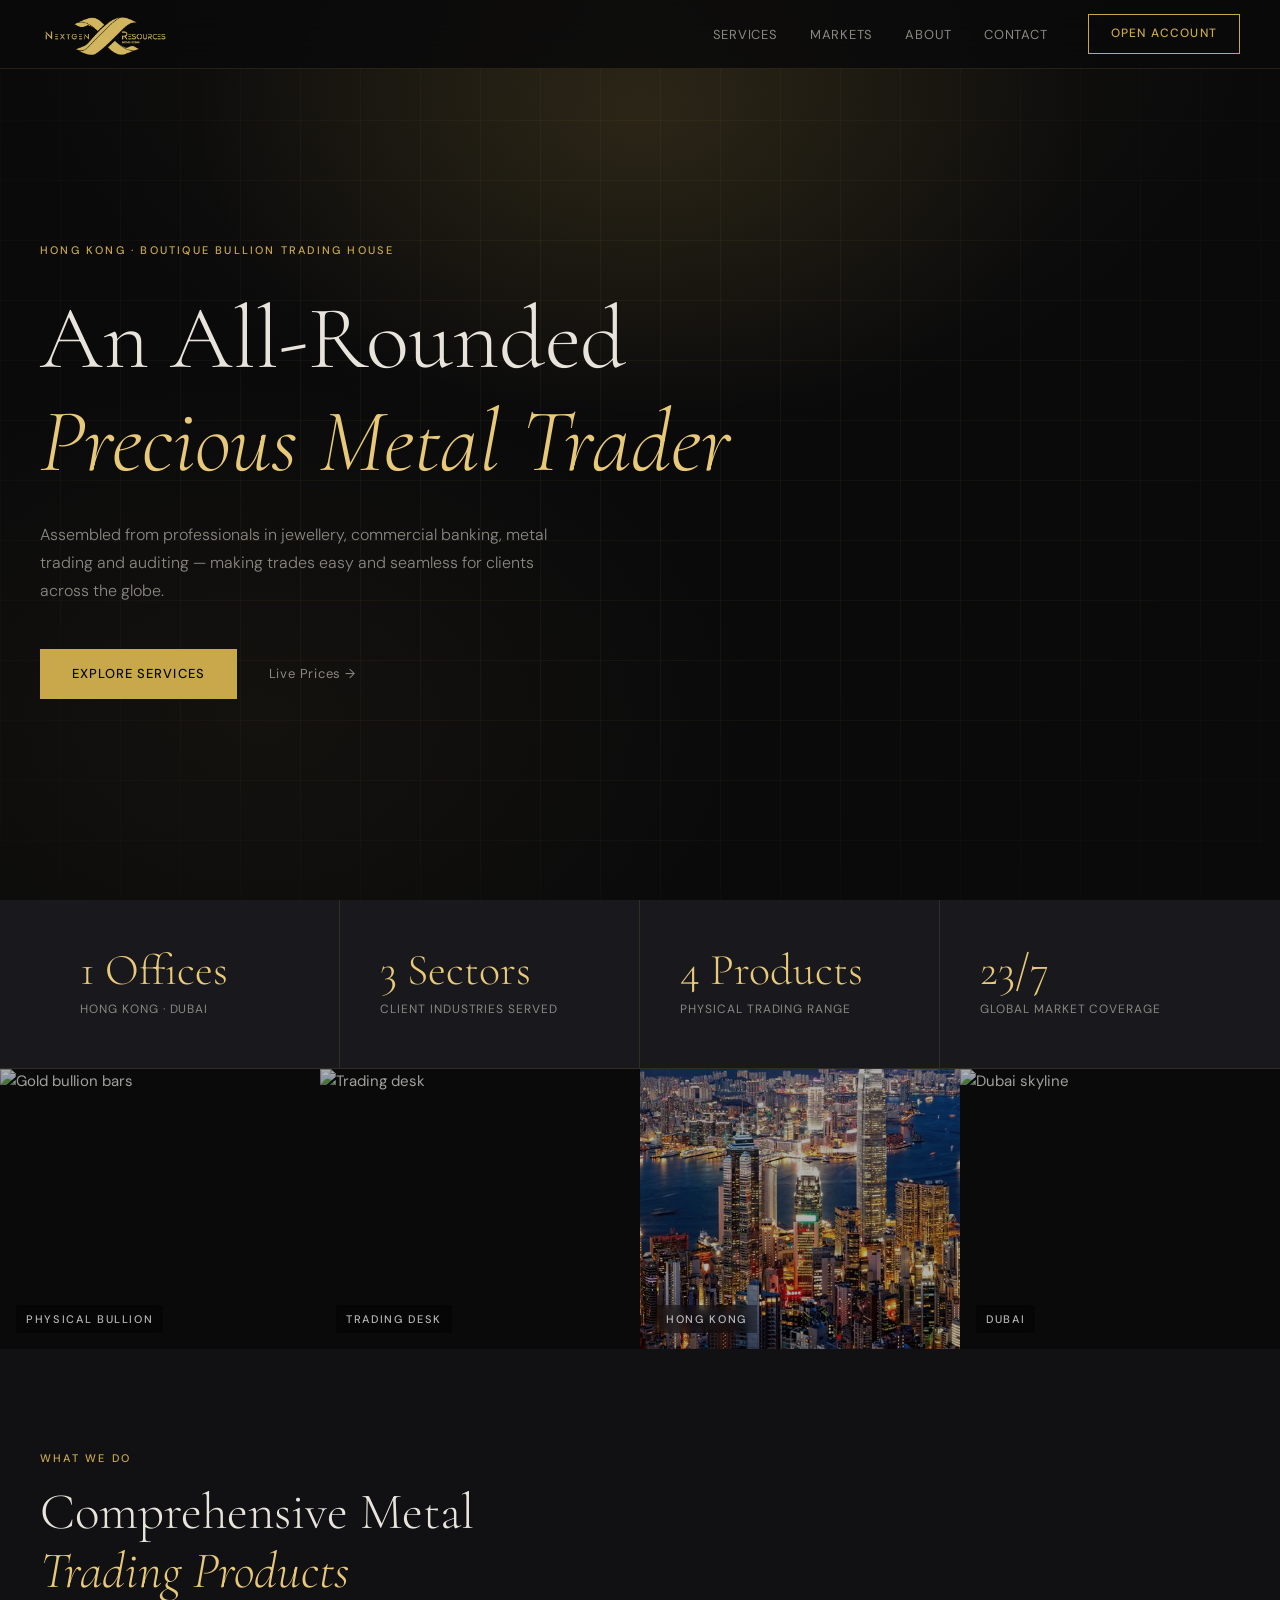
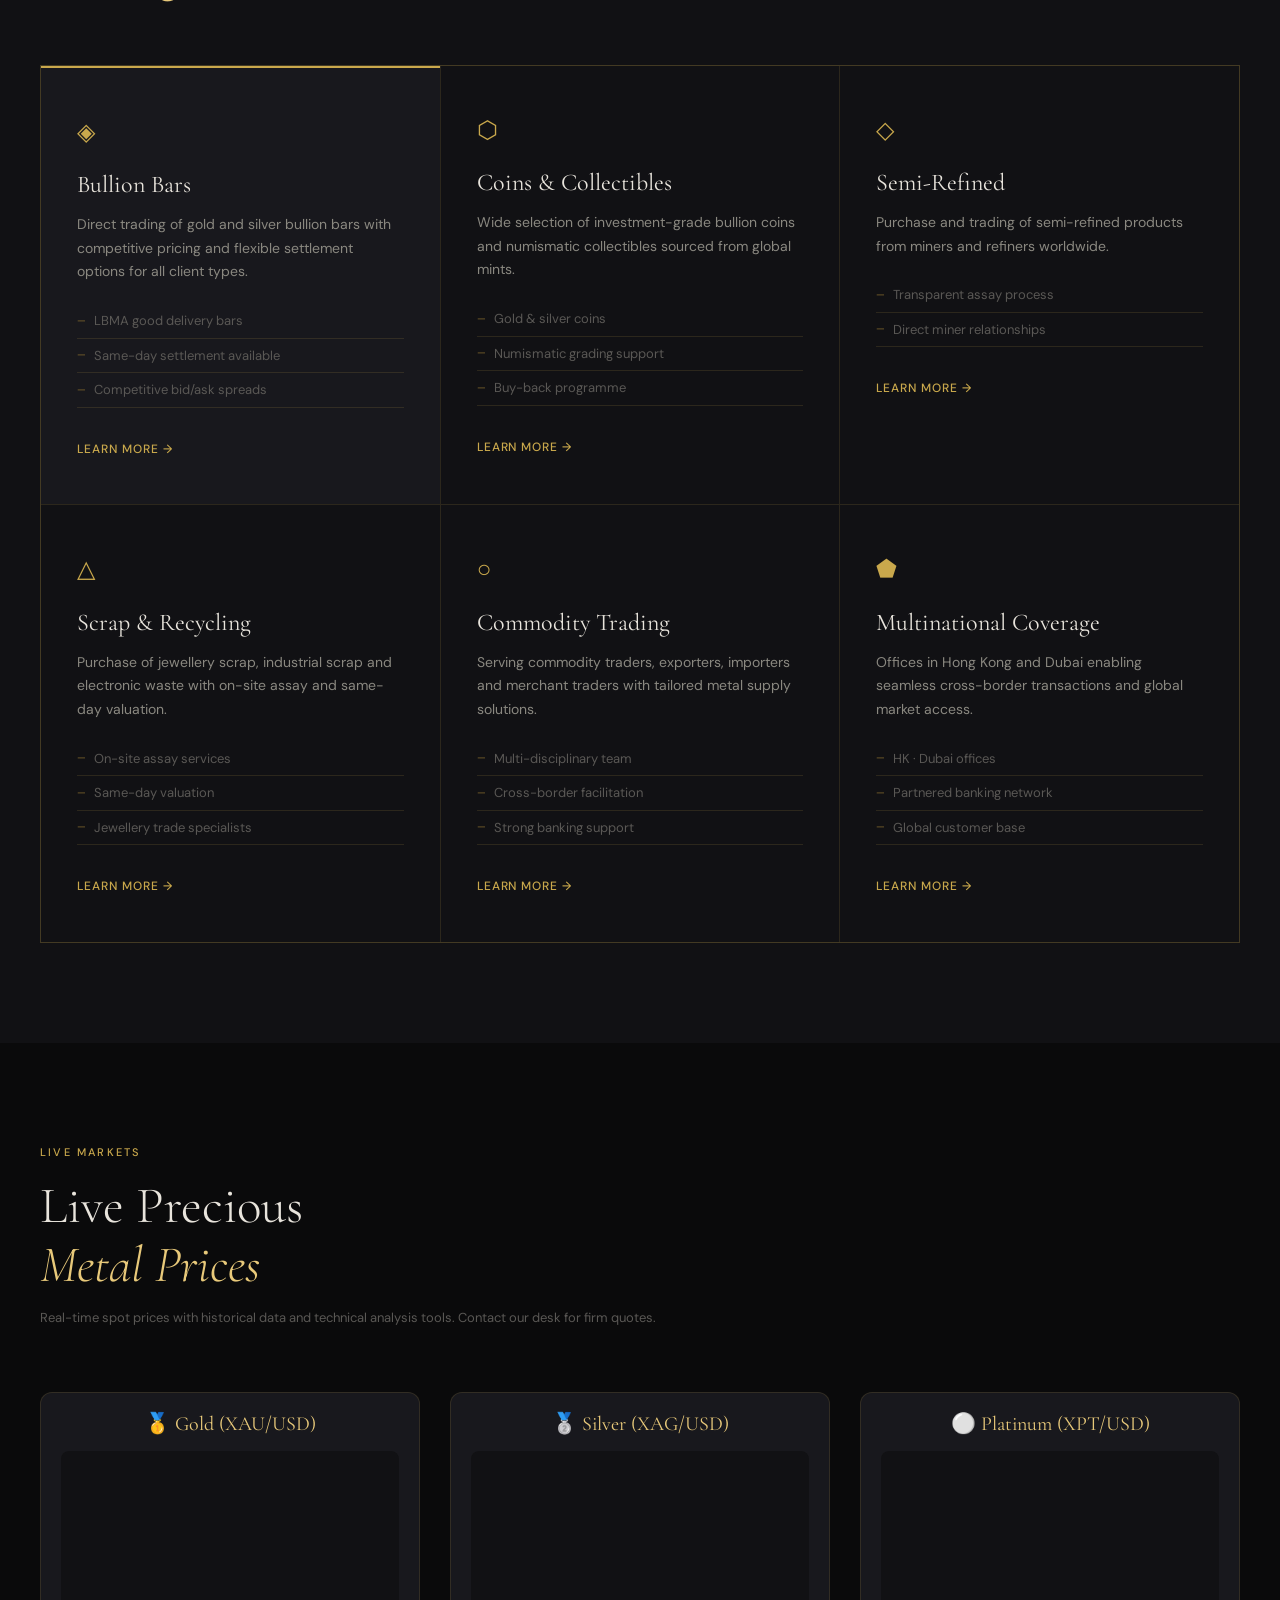
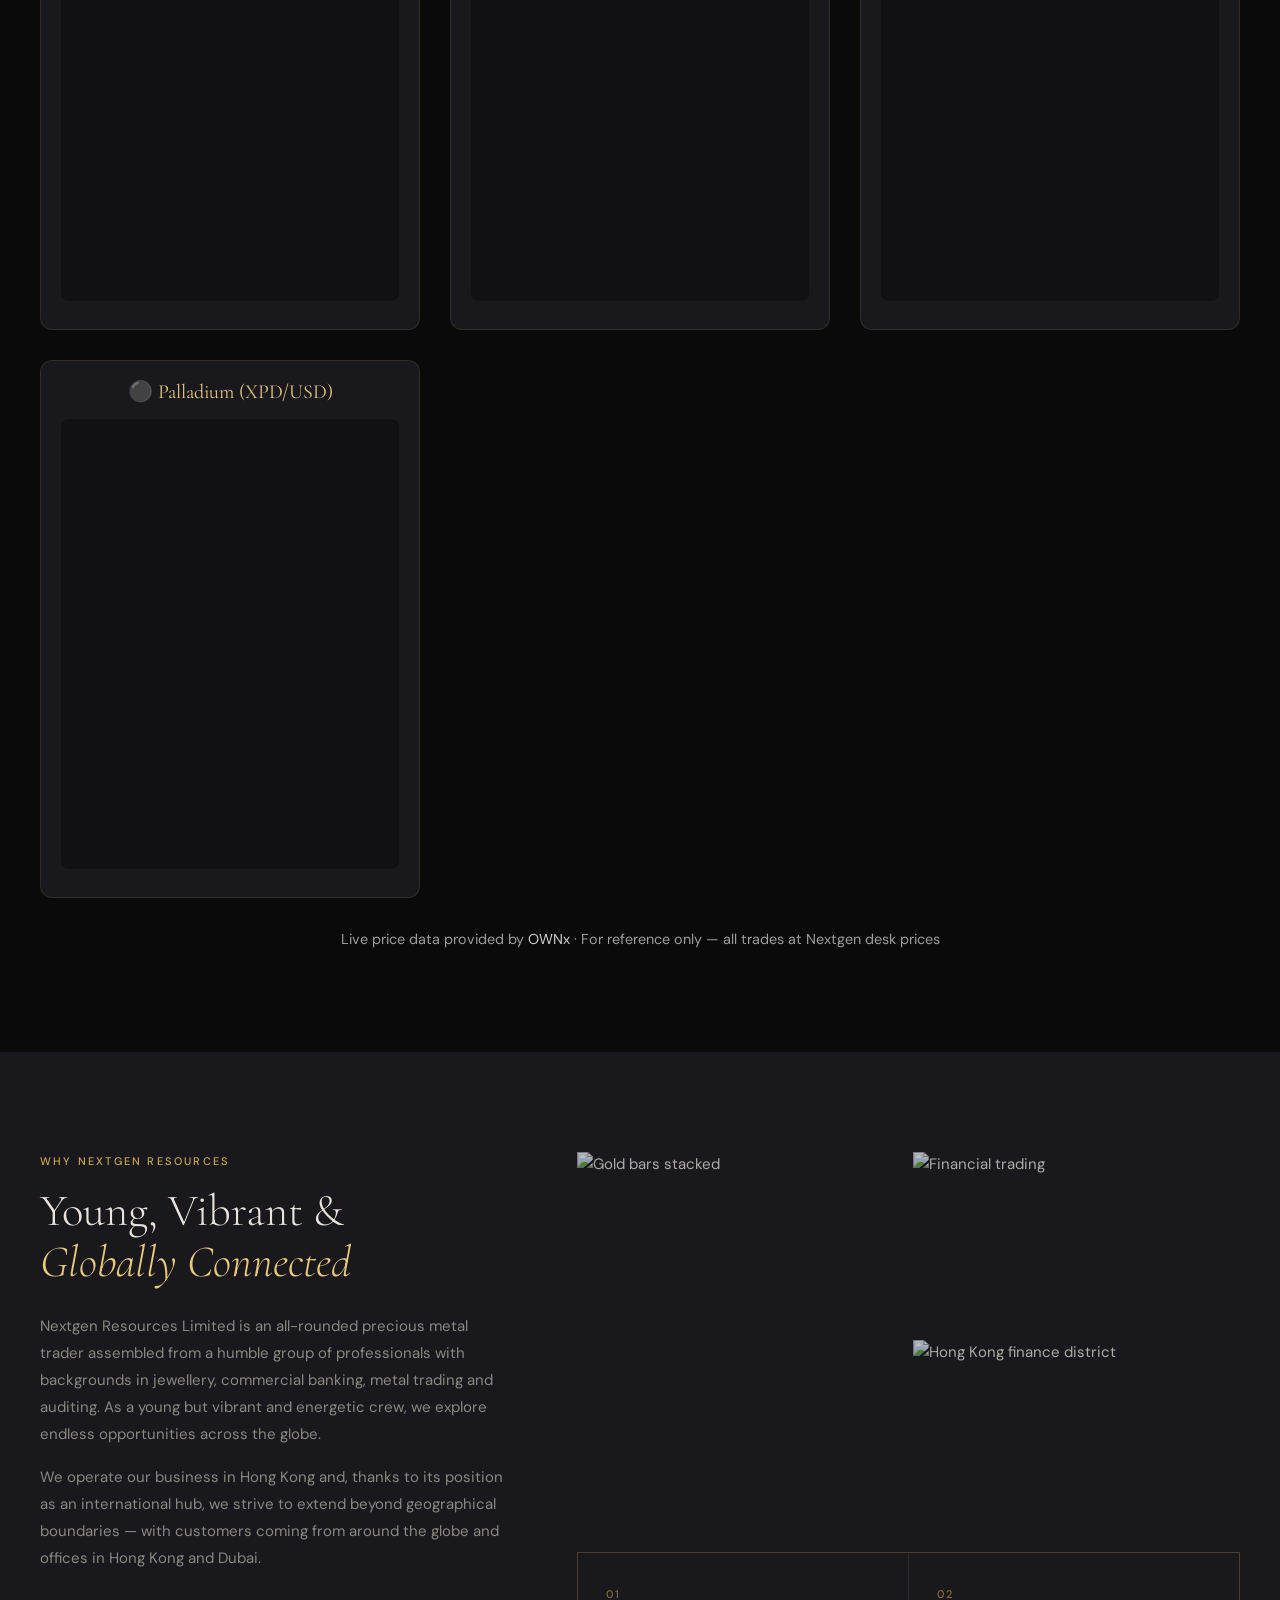
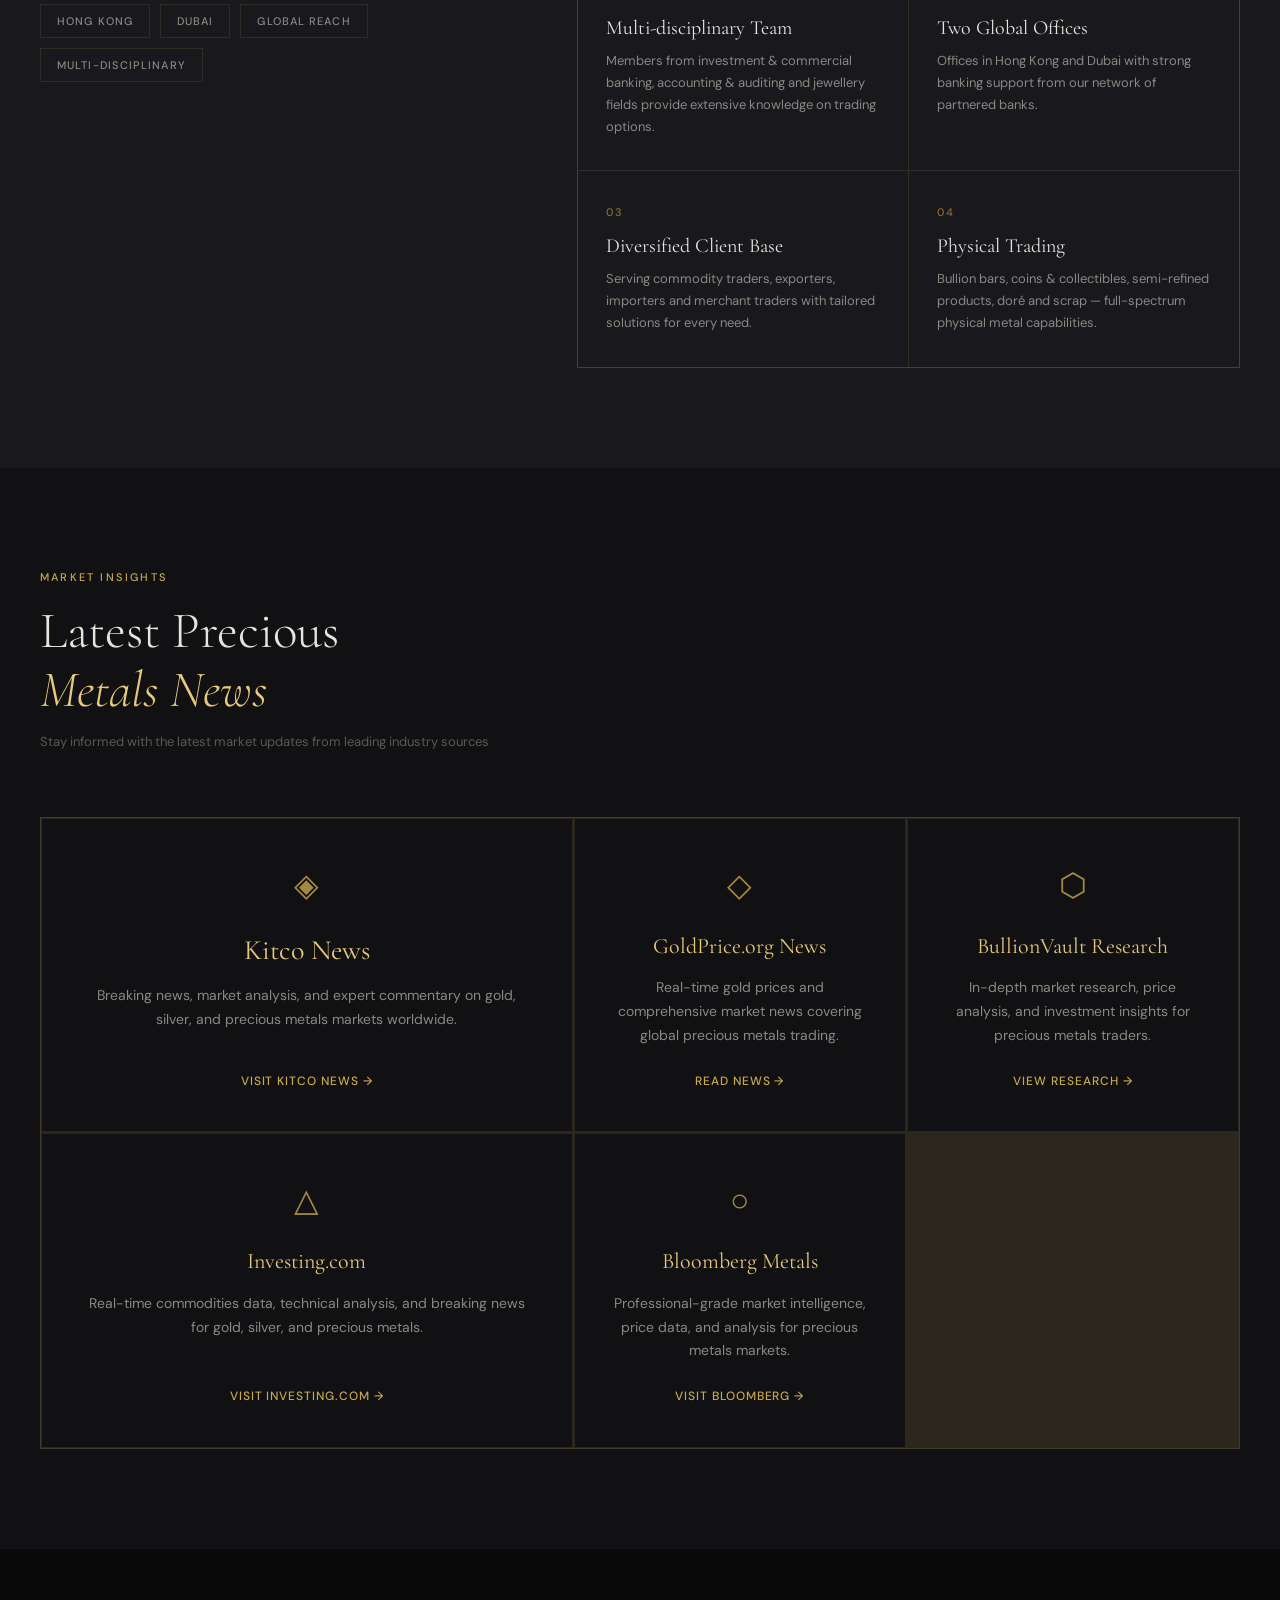
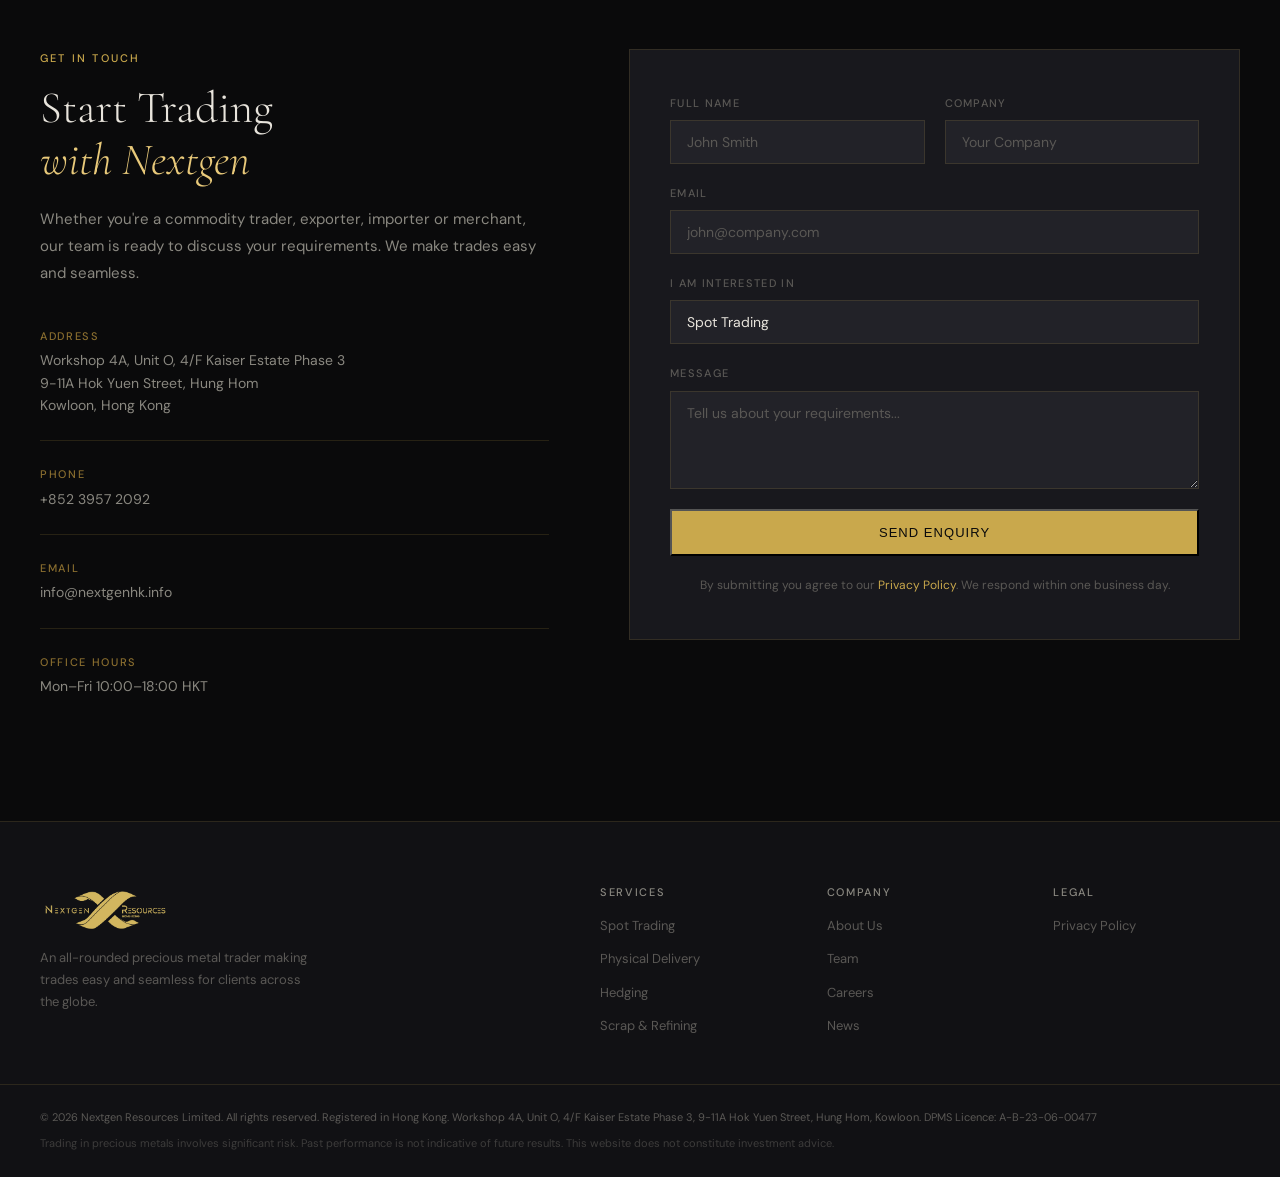
==== index.html @ b2125681 "Fix form: use redirect manual to prevent CORS failure on FormSubmit 302" ====
<!DOCTYPE html>
<html lang="en">
<head>
  <meta charset="UTF-8" />
  <meta name="viewport" content="width=device-width, initial-scale=1.0" />
  <title>Nextgen Resources — Precious Metals Trading Hong Kong</title>
  <link rel="preconnect" href="https://fonts.googleapis.com" />
  <link rel="preconnect" href="https://fonts.gstatic.com" crossorigin />
  <link href="https://fonts.googleapis.com/css2?family=Cormorant+Garamond:ital,wght@0,300;0,400;0,600;1,300;1,400&family=DM+Sans:wght@300;400;500&display=swap" rel="stylesheet" />
  <link rel="stylesheet" href="style.css" />
</head>
<body>

  <!-- NAV -->
  <nav class="nav" id="nav">
    <div class="nav-inner">
      <a href="#" class="logo">
        <img src="NG_Logo.png" alt="Nextgen Resources" class="logo-img" />
      </a>
      <ul class="nav-links">
        <li><a href="#services">Services</a></li>
        <li><a href="#markets">Markets</a></li>
        <li><a href="#about">About</a></li>
        <li><a href="#contact">Contact</a></li>
      </ul>
      <a href="#contact" class="btn-nav">Open Account</a>
      <button class="hamburger" id="hamburger" aria-label="Menu">
        <span></span><span></span><span></span>
      </button>
    </div>
  </nav>

  <!-- HERO -->
  <section class="hero">
    <div class="hero-bg">
      <div class="hero-grid"></div>
      <div class="hero-glow"></div>
    </div>
    <div class="hero-content">
      <div class="hero-tag">Hong Kong · BOUTIQUE BULLION TRADING HOUSE </div>
      <h1 class="hero-title">
        An All-Rounded<br/>
        <em>Precious Metal Trader</em>
      </h1>
      <p class="hero-sub">Assembled from professionals in jewellery, commercial banking, metal trading and auditing — making trades easy and seamless for clients across the globe.</p>
      <div class="hero-cta">
        <a href="#services" class="btn-primary">Explore Services</a>
        <a href="#markets" class="btn-ghost">Live Prices →</a>
      </div>
    </div>
  </section>

  <!-- STATS -->
  <section class="stats">
    <div class="stats-inner">
      <div class="stat" data-val="2">
        <span class="stat-num"><span class="count">0</span> Offices</span>
        <span class="stat-label">Hong Kong · Dubai</span>
      </div>
      <div class="stat" data-val="4">
        <span class="stat-num"><span class="count">0</span> Sectors</span>
        <span class="stat-label">Client Industries Served</span>
      </div>
      <div class="stat" data-val="5">
        <span class="stat-num"><span class="count">0</span> Products</span>
        <span class="stat-label">Physical Trading Range</span>
      </div>
      <div class="stat" data-val="24">
        <span class="stat-num"><span class="count">0</span>/7</span>
        <span class="stat-label">Global Market Coverage</span>
      </div>
    </div>
  </section>

  <!-- PHOTO BAND -->
  <section class="photo-band">
    <div class="photo-item">
      <img src="https://images.unsplash.com/photo-1610375461246-83df859d849d?w=800&q=80" alt="Gold bullion bars" loading="lazy" />
      <div class="photo-label">Physical Bullion</div>
    </div>
    <div class="photo-item">
      <img src="https://images.unsplash.com/photo-1611974789855-9c2a0a7236a3?w=800&q=80" alt="Trading desk" loading="lazy" />
      <div class="photo-label">Trading Desk</div>
    </div>
    <div class="photo-item">
      <img src="Hong-Kong-Scenery.webp" alt="Hong Kong skyline" loading="lazy" />
      <div class="photo-label">Hong Kong</div>
    </div>
    <div class="photo-item">
      <img src="https://images.unsplash.com/photo-1512453979798-5ea266f8880c?w=800&q=80" alt="Dubai skyline" loading="lazy" />
      <div class="photo-label">Dubai</div>
    </div>
  </section>

  <!-- SERVICES -->
  <section class="services" id="services">
    <div class="section-inner">
      <div class="section-header">
        <span class="section-tag">What We Do</span>
        <h2>Comprehensive Metal<br/><em>Trading Products</em></h2>
      </div>
      <div class="services-grid">
        <div class="service-card featured">
          <div class="service-icon">◈</div>
          <h3>Bullion Bars</h3>
          <p>Direct trading of gold and silver bullion bars with competitive pricing and flexible settlement options for all client types.</p>
          <ul>
            <li>LBMA good delivery bars</li>
            <li>Same-day settlement available</li>
            <li>Competitive bid/ask spreads</li>
          </ul>
          <a href="#contact" class="service-link">Learn more →</a>
        </div>
        <div class="service-card">
          <div class="service-icon">⬡</div>
          <h3>Coins & Collectibles</h3>
          <p>Wide selection of investment-grade bullion coins and numismatic collectibles sourced from global mints.</p>
          <ul>
            <li>Gold & silver coins</li>
            <li>Numismatic grading support</li>
            <li>Buy-back programme</li>
          </ul>
          <a href="#contact" class="service-link">Learn more →</a>
        </div>
        <div class="service-card">
          <div class="service-icon">◇</div>
          <h3>Semi-Refined</h3>
          <p>Purchase and trading of semi-refined products from miners and refiners worldwide.</p>
          <ul>
            <li>Transparent assay process</li>
            <li>Direct miner relationships</li>
          </ul>
          <a href="#contact" class="service-link">Learn more →</a>
        </div>
        <div class="service-card">
          <div class="service-icon">△</div>
          <h3>Scrap & Recycling</h3>
          <p>Purchase of jewellery scrap, industrial scrap and electronic waste with on-site assay and same-day valuation.</p>
          <ul>
            <li>On-site assay services</li>
            <li>Same-day valuation</li>
            <li>Jewellery trade specialists</li>
          </ul>
          <a href="#contact" class="service-link">Learn more →</a>
        </div>
        <div class="service-card">
          <div class="service-icon">○</div>
          <h3>Commodity Trading</h3>
          <p>Serving commodity traders, exporters, importers and merchant traders with tailored metal supply solutions.</p>
          <ul>
            <li>Multi-disciplinary team</li>
            <li>Cross-border facilitation</li>
            <li>Strong banking support</li>
          </ul>
          <a href="#contact" class="service-link">Learn more →</a>
        </div>
        <div class="service-card">
          <div class="service-icon">⬟</div>
          <h3>Multinational Coverage</h3>
          <p>Offices in Hong Kong and Dubai enabling seamless cross-border transactions and global market access.</p>
          <ul>
            <li>HK · Dubai offices</li>
            <li>Partnered banking network</li>
            <li>Global customer base</li>
          </ul>
          <a href="#contact" class="service-link">Learn more →</a>
        </div>
      </div>
    </div>
  </section>

  <!-- MARKETS / LIVE PRICES -->
  <section class="markets" id="markets">
    <div class="section-inner">
      <div class="section-header light">
        <span class="section-tag">Live Markets</span>
        <h2>Live Precious<br/><em>Metal Prices</em></h2>
        <p class="section-note">Real-time spot prices with historical data and technical analysis tools. Contact our desk for firm quotes.</p>
      </div>

      <!-- LIVE PRICE CHARTS -->
      <div class="price-charts">
        <div class="charts-grid">
          <div class="chart-widget">
            <h4>🥇 Gold (XAU/USD)</h4>
            <iframe src="https://ownx.com/prices/gold-xau/?height=450" frameborder="0" style="border: none; width: 100%; height: 450px; overflow: hidden; border-radius: 8px;"></iframe>
          </div>
          <div class="chart-widget">
            <h4>🥈 Silver (XAG/USD)</h4>
            <iframe src="https://ownx.com/prices/silver-xag/?height=450" frameborder="0" style="border: none; width: 100%; height: 450px; overflow: hidden; border-radius: 8px;"></iframe>
          </div>
          <div class="chart-widget">
            <h4>⚪ Platinum (XPT/USD)</h4>
            <iframe src="https://ownx.com/prices/platinum-xpt/?height=450" frameborder="0" style="border: none; width: 100%; height: 450px; overflow: hidden; border-radius: 8px;"></iframe>
          </div>
          <div class="chart-widget">
            <h4>⚫ Palladium (XPD/USD)</h4>
            <iframe src="https://ownx.com/prices/palladium-xpd/?height=450" frameborder="0" style="border: none; width: 100%; height: 450px; overflow: hidden; border-radius: 8px;"></iframe>
          </div>
        </div>
        <p style="text-align: center; margin-top: 30px; color: rgba(255,255,255,0.6); font-size: 0.9rem;">
          Live price data provided by <a href="https://ownx.com/" target="_blank" rel="noopener" style="color: rgba(255,255,255,0.8);">OWNx</a> · For reference only — all trades at Nextgen desk prices
        </p>
      </div>
    </div>
  </section>

  <!-- WHY US -->
  <section class="why" id="about">
    <div class="section-inner why-inner">
      <div class="why-text">
        <span class="section-tag">Why Nextgen Resources</span>
        <h2>Young, Vibrant &<br/><em>Globally Connected</em></h2>
        <p>Nextgen Resources Limited is an all-rounded precious metal trader assembled from a humble group of professionals with backgrounds in jewellery, commercial banking, metal trading and auditing. As a young but vibrant and energetic crew, we explore endless opportunities across the globe.</p>
        <p>We operate our business in Hong Kong and, thanks to its position as an international hub, we strive to extend beyond geographical boundaries — with customers coming from around the globe and offices in Hong Kong and Dubai.</p>
        <div class="badges">
          <div class="badge">Hong Kong</div>
          <div class="badge">Dubai</div>
          <div class="badge">Global Reach</div>
          <div class="badge">Multi-disciplinary</div>
        </div>
      </div>
      <div class="why-right">
        <div class="why-photo-grid">
          <img src="https://images.unsplash.com/photo-1624365169198-38255ba54160?w=600&q=80" alt="Gold bars stacked" class="why-photo tall" loading="lazy" />
          <img src="https://images.unsplash.com/photo-1559526324-593bc073d938?w=600&q=80" alt="Financial trading" class="why-photo" loading="lazy" />
          <img src="https://images.unsplash.com/photo-1486325212027-8081e485255e?w=600&q=80" alt="Hong Kong finance district" class="why-photo" loading="lazy" />
        </div>
        <div class="why-pillars">
          <div class="pillar">
            <span class="pillar-num">01</span>
            <h4>Multi-disciplinary Team</h4>
            <p>Members from investment & commercial banking, accounting & auditing and jewellery fields provide extensive knowledge on trading options.</p>
          </div>
          <div class="pillar">
            <span class="pillar-num">02</span>
            <h4>Two Global Offices</h4>
            <p>Offices in Hong Kong and Dubai with strong banking support from our network of partnered banks.</p>
          </div>
          <div class="pillar">
            <span class="pillar-num">03</span>
            <h4>Diversified Client Base</h4>
            <p>Serving commodity traders, exporters, importers and merchant traders with tailored solutions for every need.</p>
          </div>
          <div class="pillar">
            <span class="pillar-num">04</span>
            <h4>Physical Trading</h4>
            <p>Bullion bars, coins & collectibles, semi-refined products, doré and scrap — full-spectrum physical metal capabilities.</p>
          </div>
        </div>
      </div>
    </div>
  </section>

  <!-- INSIGHTS -->
  <section class="insights">
    <div class="section-inner">
      <div class="section-header">
        <span class="section-tag">Market Insights</span>
        <h2>Latest Precious<br/><em>Metals News</em></h2>
        <p class="section-note">Stay informed with the latest market updates from leading industry sources</p>
      </div>
      <div class="insights-grid">
        <article class="insight-card large news-source">
          <div class="news-icon">◈</div>
          <h3>Kitco News</h3>
          <p>Breaking news, market analysis, and expert commentary on gold, silver, and precious metals markets worldwide.</p>
          <a href="https://www.kitco.com/news/" target="_blank" rel="noopener" class="insight-link">Visit Kitco News →</a>
        </article>
        <article class="insight-card news-source">
          <div class="news-icon">◇</div>
          <h3>GoldPrice.org News</h3>
          <p>Real-time gold prices and comprehensive market news covering global precious metals trading.</p>
          <a href="https://goldprice.org/news" target="_blank" rel="noopener" class="insight-link">Read News →</a>
        </article>
        <article class="insight-card news-source">
          <div class="news-icon">⬡</div>
          <h3>BullionVault Research</h3>
          <p>In-depth market research, price analysis, and investment insights for precious metals traders.</p>
          <a href="https://www.bullionvault.com/gold-news" target="_blank" rel="noopener" class="insight-link">View Research →</a>
        </article>
        <article class="insight-card news-source">
          <div class="news-icon">△</div>
          <h3>Investing.com</h3>
          <p>Real-time commodities data, technical analysis, and breaking news for gold, silver, and precious metals.</p>
          <a href="https://www.investing.com/commodities/gold" target="_blank" rel="noopener" class="insight-link">Visit Investing.com →</a>
        </article>
        <article class="insight-card news-source">
          <div class="news-icon">○</div>
          <h3>Bloomberg Metals</h3>
          <p>Professional-grade market intelligence, price data, and analysis for precious metals markets.</p>
          <a href="https://www.bloomberg.com/markets/commodities" target="_blank" rel="noopener" class="insight-link">Visit Bloomberg →</a>
        </article>
        <article class="insight-card news-source">
          <div class="news-icon">⬟</div>
          <h3>World Gold Council</h3>
          <p>Authoritative research, market insights, and industry trends from the gold industry's leading authority.</p>
          <a href="https://www.gold.org/goldhub" target="_blank" rel="noopener" class="insight-link">Explore WGC →</a>
        </article>
      </div>
    </div>
  </section>

  <!-- CONTACT -->
  <section class="contact" id="contact">
    <div class="section-inner contact-inner">
      <div class="contact-text">
        <span class="section-tag">Get in Touch</span>
        <h2>Start Trading<br/><em>with Nextgen</em></h2>
        <p>Whether you're a commodity trader, exporter, importer or merchant, our team is ready to discuss your requirements. We make trades easy and seamless.</p>
        <div class="contact-details">
          <div class="contact-item">
            <span class="ci-label">Address</span>
            <span>Workshop 4A, Unit O, 4/F Kaiser Estate Phase 3<br/>9-11A Hok Yuen Street, Hung Hom<br/>Kowloon, Hong Kong</span>
          </div>
          <div class="contact-item">
            <span class="ci-label">Phone</span>
            <span>+852 3957 2092</span>
          </div>
          <div class="contact-item">
            <span class="ci-label">Email</span>
            <span>info@nextgenhk.info</span>
          </div>
          <div class="contact-item">
            <span class="ci-label">Office Hours</span>
            <span>Mon–Fri 10:00–18:00 HKT</span>
          </div>
        </div>
      </div>
      <form class="contact-form" id="contactForm" action="https://formsubmit.co/info@nextgenhk.info" method="POST">
        <!-- FormSubmit configuration -->
        <input type="hidden" name="_subject" value="New Enquiry from Nextgen Website" />
        <input type="hidden" name="_captcha" value="false" />
        <input type="hidden" name="_template" value="table" />
        <input type="hidden" name="_next" value="https://www.nextgenhk.info/#contact" />
        <!-- Honeypot spam protection -->
        <input type="text" name="_honey" style="display:none" />
        <div class="form-row">
          <div class="form-group">
            <label>Full Name</label>
            <input type="text" name="name" id="name" placeholder="John Smith" required />
          </div>
          <div class="form-group">
            <label>Company</label>
            <input type="text" name="company" id="company" placeholder="Your Company" />
          </div>
        </div>
        <div class="form-group">
          <label>Email</label>
          <input type="email" name="email" id="email" placeholder="john@company.com" required />
        </div>
        <div class="form-group">
          <label>I am interested in</label>
          <select name="interest" id="interest">
            <option>Spot Trading</option>
            <option>Physical Delivery</option>
            <option>Hedging & Derivatives</option>
            <option>Scrap & Refining</option>
            <option>Wealth Management</option>
            <option>Corporate Treasury</option>
          </select>
        </div>
        <div class="form-group">
          <label>Message</label>
          <textarea name="message" id="message" rows="4" placeholder="Tell us about your requirements..."></textarea>
        </div>
        <button type="submit" class="btn-primary full">Send Enquiry</button>
        <p class="form-note">By submitting you agree to our <a href="privacy-policy.html" style="color: var(--gold);">Privacy Policy</a>. We respond within one business day.</p>
      </form>
    </div>
  </section>

  <!-- FOOTER -->
  <footer class="footer">
    <div class="footer-inner">
      <div class="footer-brand">
        <a href="#" class="logo">
          <img src="NG_Logo.png" alt="Nextgen Resources" class="logo-img" />
        </a>
        <p>An all-rounded precious metal trader making trades easy and seamless for clients across the globe.</p>
      </div>
      <div class="footer-links">
        <div class="footer-col">
          <h5>Services</h5>
          <a href="#">Spot Trading</a>
          <a href="#">Physical Delivery</a>
          <a href="#">Hedging</a>
          <a href="#">Scrap & Refining</a>
        </div>
        <div class="footer-col">
          <h5>Company</h5>
          <a href="#">About Us</a>
          <a href="#">Team</a>
          <a href="#">Careers</a>
          <a href="#">News</a>
        </div>
        <div class="footer-col">
          <h5>Legal</h5>
          <a href="privacy-policy.html">Privacy Policy</a>
        </div>
      </div>
    </div>
    <div class="footer-bottom">
      <p>© 2026 Nextgen Resources Limited. All rights reserved. Registered in Hong Kong. Workshop 4A, Unit O, 4/F Kaiser Estate Phase 3, 9-11A Hok Yuen Street, Hung Hom, Kowloon. DPMS Licence: A-B-23-06-00477</p>
      <p class="disclaimer">Trading in precious metals involves significant risk. Past performance is not indicative of future results. This website does not constitute investment advice.</p>
    </div>
  </footer>

  <script src="script.js"></script>
</body>
</html>
---- style.css ----
/* ===== RESET & BASE ===== */
*, *::before, *::after { box-sizing: border-box; margin: 0; padding: 0; }

:root {
  --gold:       #C9A84C;
  --gold-light: #E8C97A;
  --gold-dim:   #8A6E2F;
  --dark:       #0A0A0B;
  --dark-2:     #111114;
  --dark-3:     #18181D;
  --dark-4:     #222228;
  --mid:        #2E2E36;
  --line:       rgba(201,168,76,0.15);
  --text:       #E8E4DC;
  --text-muted: #8A8880;
  --text-dim:   #5A5855;
  --up:         #4CAF7A;
  --down:       #E05555;
  --radius:     4px;
  --transition: 0.3s cubic-bezier(0.4,0,0.2,1);
}

html { scroll-behavior: smooth; }

body {
  font-family: 'DM Sans', sans-serif;
  background: var(--dark);
  color: var(--text);
  font-size: 15px;
  line-height: 1.65;
  overflow-x: hidden;
}

h1,h2,h3,h4,h5 {
  font-family: 'Cormorant Garamond', serif;
  font-weight: 300;
  line-height: 1.15;
}

em { font-style: italic; color: var(--gold-light); }

a { color: inherit; text-decoration: none; }

img { display: block; max-width: 100%; }

/* ===== NAV ===== */
.nav {
  position: fixed; top: 0; left: 0; right: 0; z-index: 100;
  padding: 0 40px;
  background: rgba(10,10,11,0.85);
  backdrop-filter: blur(16px);
  border-bottom: 1px solid var(--line);
  transition: var(--transition);
}
.nav.scrolled { background: rgba(10,10,11,0.97); }
.nav-inner {
  max-width: 1280px; margin: 0 auto;
  display: flex; align-items: center; gap: 40px;
  height: 68px;
}
.logo {
  display: flex; align-items: center; gap: 10px;
  flex-shrink: 0;
}
.logo-img {
  height: 45px;
  width: auto;
  filter: brightness(0) saturate(100%) invert(73%) sepia(35%) saturate(548%) hue-rotate(8deg) brightness(95%) contrast(87%);
  transition: filter var(--transition);
}
.logo:hover .logo-img {
  filter: brightness(0) saturate(100%) invert(85%) sepia(35%) saturate(648%) hue-rotate(8deg) brightness(105%) contrast(95%);
}

.nav-links {
  display: flex; gap: 32px; list-style: none;
  margin-left: auto;
}
.nav-links a {
  font-size: 13px; font-weight: 400;
  letter-spacing: 0.06em; text-transform: uppercase;
  color: var(--text-muted);
  transition: color var(--transition);
}
.nav-links a:hover { color: var(--gold-light); }

.btn-nav {
  font-size: 12px; font-weight: 500;
  letter-spacing: 0.1em; text-transform: uppercase;
  padding: 9px 22px;
  border: 1px solid var(--gold);
  color: var(--gold);
  transition: var(--transition);
  flex-shrink: 0;
}
.btn-nav:hover { background: var(--gold); color: var(--dark); }

.hamburger {
  display: none; flex-direction: column; gap: 5px;
  background: none; border: none; cursor: pointer; padding: 4px;
}
.hamburger span {
  display: block; width: 22px; height: 1.5px;
  background: var(--text); transition: var(--transition);
}

/* ===== BUTTONS ===== */
.btn-primary {
  display: inline-block;
  background: var(--gold);
  color: var(--dark);
  font-size: 13px; font-weight: 500;
  letter-spacing: 0.08em; text-transform: uppercase;
  padding: 14px 32px;
  transition: var(--transition);
}
.btn-primary:hover { background: var(--gold-light); }
.btn-primary.full { width: 100%; text-align: center; }

.btn-ghost {
  display: inline-block;
  color: var(--text-muted);
  font-size: 13px; font-weight: 400;
  letter-spacing: 0.06em;
  padding: 14px 0;
  border-bottom: 1px solid transparent;
  transition: var(--transition);
}
.btn-ghost:hover { color: var(--gold-light); border-color: var(--gold-light); }

/* ===== HERO ===== */
.hero {
  position: relative; min-height: 100vh;
  display: flex; flex-direction: column;
  justify-content: center;
  padding: 120px 40px 0;
  overflow: hidden;
}

.hero-bg {
  position: absolute; inset: 0; z-index: 0;
  background-image: 
    linear-gradient(135deg, rgba(10,10,11,0.92) 0%, rgba(10,10,11,0.85) 50%, rgba(10,10,11,0.92) 100%),
    url('https://images.unsplash.com/photo-1610375461246-83df859d849d?w=1920&q=90');
  background-size: cover;
  background-position: center;
  background-attachment: fixed;
}
.hero-bg::after {
  content: '';
  position: absolute;
  inset: 0;
  background: 
    radial-gradient(ellipse 100% 100% at 50% 0%, rgba(201,168,76,0.08) 0%, transparent 50%),
    radial-gradient(ellipse 80% 80% at 20% 80%, rgba(201,168,76,0.05) 0%, transparent 50%);
  pointer-events: none;
}
.hero-grid {
  position: absolute; inset: 0;
  background-image:
    linear-gradient(rgba(201,168,76,0.06) 1px, transparent 1px),
    linear-gradient(90deg, rgba(201,168,76,0.06) 1px, transparent 1px);
  background-size: 60px 60px;
  mask-image: radial-gradient(ellipse 80% 80% at 50% 50%, black 30%, transparent 100%);
  z-index: 1;
}
.hero-glow {
  position: absolute;
  top: -20%; left: 50%; transform: translateX(-50%);
  width: 900px; height: 600px;
  background: radial-gradient(ellipse, rgba(201,168,76,0.12) 0%, transparent 70%);
  pointer-events: none;
  z-index: 2;
}

.hero-content {
  position: relative; z-index: 10;
  max-width: 1280px; margin: 0 auto; width: 100%;
  padding-bottom: 80px;
}

.hero-tag {
  font-size: 11px; font-weight: 500;
  letter-spacing: 0.2em; text-transform: uppercase;
  color: var(--gold);
  margin-bottom: 28px;
  opacity: 0; animation: fadeUp 0.8s 0.2s forwards;
}

.hero-title {
  font-size: clamp(52px, 7vw, 96px);
  font-weight: 300;
  color: var(--text);
  margin-bottom: 28px;
  opacity: 0; animation: fadeUp 0.8s 0.4s forwards;
}

.hero-sub {
  max-width: 520px;
  font-size: 16px; font-weight: 300;
  color: var(--text-muted); line-height: 1.75;
  margin-bottom: 44px;
  opacity: 0; animation: fadeUp 0.8s 0.6s forwards;
}

.hero-cta {
  display: flex; align-items: center; gap: 32px;
  opacity: 0; animation: fadeUp 0.8s 0.8s forwards;
}

/* TICKER */
.hero-ticker {
  position: relative; z-index: 1;
  border-top: 1px solid var(--line);
  background: rgba(17,17,20,0.8);
  overflow: hidden;
  padding: 14px 0;
}
.ticker-track {
  display: flex; gap: 0;
  animation: ticker 30s linear infinite;
  width: max-content;
}
.tick {
  display: flex; align-items: center; gap: 10px;
  padding: 0 40px;
  border-right: 1px solid var(--line);
  white-space: nowrap;
}
.tick-name {
  font-size: 11px; font-weight: 500;
  letter-spacing: 0.12em; text-transform: uppercase;
  color: var(--text-muted);
}
.tick-price {
  font-family: 'Cormorant Garamond', serif;
  font-size: 17px; font-weight: 400;
  color: var(--text);
}
.tick-change {
  font-size: 11px; font-weight: 500;
}
.tick-change.up { color: var(--up); }
.tick-change.down { color: var(--down); }

/* ===== STATS ===== */
.stats {
  background: var(--dark-3);
  border-bottom: 1px solid var(--line);
}
.stats-inner {
  max-width: 1280px; margin: 0 auto;
  display: grid; grid-template-columns: repeat(4, 1fr);
  padding: 0 40px;
}
.stat {
  padding: 48px 40px;
  border-right: 1px solid var(--line);
  display: flex; flex-direction: column; gap: 8px;
}
.stat:last-child { border-right: none; }
.stat-num {
  font-family: 'Cormorant Garamond', serif;
  font-size: 44px; font-weight: 300;
  color: var(--gold-light);
  line-height: 1;
}
.stat-label {
  font-size: 12px; font-weight: 400;
  letter-spacing: 0.08em; text-transform: uppercase;
  color: var(--text-muted);
}

/* ===== SECTION COMMON ===== */
.section-inner {
  max-width: 1280px; margin: 0 auto;
  padding: 100px 40px;
}
.section-header {
  margin-bottom: 64px;
}
.section-header.light h2 { color: var(--text); }
.section-tag {
  display: block;
  font-size: 11px; font-weight: 500;
  letter-spacing: 0.2em; text-transform: uppercase;
  color: var(--gold);
  margin-bottom: 16px;
}
.section-header h2 {
  font-size: clamp(36px, 4vw, 56px);
  font-weight: 300;
  color: var(--text);
}
.section-note {
  margin-top: 12px;
  font-size: 13px; color: var(--text-dim);
}

/* ===== SERVICES ===== */
.services { background: var(--dark-2); }
.services-grid {
  display: grid;
  grid-template-columns: repeat(3, 1fr);
  gap: 1px;
  background: var(--line);
  border: 1px solid var(--line);
}
.service-card {
  background: var(--dark-2);
  padding: 44px 36px;
  transition: background var(--transition);
  position: relative;
}
.service-card:hover { background: var(--dark-3); }
.service-card.featured {
  background: var(--dark-3);
  border-top: 2px solid var(--gold);
}
.service-icon {
  font-size: 24px; color: var(--gold);
  margin-bottom: 20px;
  display: block;
}
.service-card h3 {
  font-size: 24px; font-weight: 400;
  margin-bottom: 14px;
  color: var(--text);
}
.service-card p {
  font-size: 14px; color: var(--text-muted);
  line-height: 1.7; margin-bottom: 20px;
}
.service-card ul {
  list-style: none; margin-bottom: 28px;
}
.service-card ul li {
  font-size: 13px; color: var(--text-dim);
  padding: 6px 0;
  border-bottom: 1px solid var(--line);
  display: flex; align-items: center; gap: 8px;
}
.service-card ul li::before {
  content: '—'; color: var(--gold-dim); font-size: 10px;
}
.service-link {
  font-size: 12px; font-weight: 500;
  letter-spacing: 0.08em; text-transform: uppercase;
  color: var(--gold);
  transition: color var(--transition);
}
.service-link:hover { color: var(--gold-light); }

/* ===== MARKETS ===== */
.markets { background: var(--dark); }
.prices-table {
  border: 1px solid var(--line);
  overflow: hidden;
}
.price-row {
  display: grid;
  grid-template-columns: 2fr 1.2fr 1.2fr 1.8fr 2fr;
  padding: 18px 28px;
  border-bottom: 1px solid var(--line);
  align-items: center;
  transition: background var(--transition);
}
.price-row:last-child { border-bottom: none; }
.price-row:hover:not(.header) { background: var(--dark-3); }
.price-row.header {
  background: var(--dark-3);
  font-size: 11px; font-weight: 500;
  letter-spacing: 0.1em; text-transform: uppercase;
  color: var(--text-dim);
  padding: 14px 28px;
}
.metal-name {
  display: flex; align-items: center; gap: 12px;
  font-family: 'Cormorant Garamond', serif;
  font-size: 18px; font-weight: 400;
}
.metal-dot {
  width: 8px; height: 8px; border-radius: 50%;
  flex-shrink: 0;
}
.metal-dot.gold { background: #C9A84C; }
.metal-dot.silver { background: #A8A8A8; }
.metal-dot.platinum { background: #7EC8E3; }
.metal-dot.palladium { background: #B8A0D0; }
.price-val {
  font-family: 'Cormorant Garamond', serif;
  font-size: 18px; font-weight: 400;
  color: var(--text);
}
.change { font-size: 13px; font-weight: 500; }
.change.up { color: var(--up); }
.change.down { color: var(--down); }
.range { font-size: 13px; color: var(--text-dim); }
.price-disclaimer {
  margin-top: 16px;
  font-size: 12px; color: var(--text-dim);
  text-align: right;
}

/* ===== PRICE CHARTS ===== */
.price-charts {
  margin-top: 40px;
}
.charts-grid {
  display: grid;
  grid-template-columns: repeat(auto-fit, minmax(320px, 1fr));
  gap: 30px;
  margin-top: 40px;
}
.chart-widget {
  background: var(--dark-3);
  border-radius: 12px;
  padding: 20px;
  border: 1px solid var(--line);
  transition: transform var(--transition), box-shadow var(--transition);
}
.chart-widget:hover {
  transform: translateY(-4px);
  box-shadow: 0 8px 24px rgba(0,0,0,0.3);
}
.chart-widget h4 {
  font-family: 'Cormorant Garamond', serif;
  font-size: 20px;
  font-weight: 400;
  color: var(--gold-light);
  margin-bottom: 15px;
  text-align: center;
}
.chart-widget iframe {
  background: var(--dark-2);
  border-radius: 8px;
}

/* ===== WHY ===== */
.why { background: var(--dark-3); }
.why-inner {
  display: grid; grid-template-columns: 1fr 1fr;
  gap: 80px; align-items: start;
}
.why-text .section-tag { margin-bottom: 16px; }
.why-text h2 {
  font-size: clamp(36px, 3.5vw, 52px);
  margin-bottom: 24px;
}
.why-text p {
  font-size: 15px; color: var(--text-muted);
  line-height: 1.8; margin-bottom: 16px;
}
.badges {
  display: flex; flex-wrap: wrap; gap: 10px;
  margin-top: 32px;
}
.badge {
  font-size: 11px; font-weight: 500;
  letter-spacing: 0.1em; text-transform: uppercase;
  padding: 7px 16px;
  border: 1px solid var(--line);
  color: var(--text-muted);
}
.why-pillars {
  display: grid; grid-template-columns: 1fr 1fr;
  gap: 1px; background: var(--line);
  border: 1px solid var(--line);
  align-self: start;
}
.pillar {
  background: var(--dark-3);
  padding: 32px 28px;
  transition: background var(--transition);
}
.pillar:hover { background: var(--dark-4); }
.pillar-num {
  display: block;
  font-size: 11px; font-weight: 500;
  letter-spacing: 0.15em;
  color: var(--gold-dim);
  margin-bottom: 14px;
}
.pillar h4 {
  font-size: 20px; font-weight: 400;
  margin-bottom: 10px; color: var(--text);
}
.pillar p {
  font-size: 13px; color: var(--text-muted);
  line-height: 1.7;
}

/* ===== INSIGHTS ===== */
.insights { background: var(--dark-2); }
.insights-grid {
  display: grid;
  grid-template-columns: 1.6fr 1fr 1fr;
  gap: 1px; background: var(--line);
  border: 1px solid var(--line);
}
.insight-card {
  background: var(--dark-2);
  padding: 40px 36px;
  transition: background var(--transition);
  display: flex; flex-direction: column;
}
.insight-card:hover { background: var(--dark-3); }
.insight-meta {
  font-size: 11px; font-weight: 500;
  letter-spacing: 0.12em; text-transform: uppercase;
  color: var(--gold-dim);
  margin-bottom: 16px;
}
.insight-card h3 {
  font-size: 22px; font-weight: 400;
  color: var(--text); margin-bottom: 14px;
  line-height: 1.3;
}
.insight-card.large h3 { font-size: 28px; }
.insight-card p {
  font-size: 14px; color: var(--text-muted);
  line-height: 1.7; flex: 1; margin-bottom: 24px;
}
.insight-link {
  font-size: 12px; font-weight: 500;
  letter-spacing: 0.08em; text-transform: uppercase;
  color: var(--gold);
  transition: color var(--transition);
  align-self: flex-start;
}
.insight-link:hover { color: var(--gold-light); }

/* News Source Cards */
.insight-card.news-source {
  text-align: center;
  align-items: center;
  border: 1px solid var(--line);
  transition: all var(--transition);
}
.insight-card.news-source:hover {
  background: var(--dark-3);
  border-color: var(--gold-dim);
  transform: translateY(-4px);
  box-shadow: 0 8px 24px rgba(0,0,0,0.3);
}
.news-icon {
  font-size: 32px;
  color: var(--gold);
  margin-bottom: 20px;
  opacity: 0.8;
  font-weight: 300;
  transition: all var(--transition);
}
.insight-card.news-source:hover .news-icon {
  opacity: 1;
  color: var(--gold-light);
  transform: scale(1.1);
}
.insight-card.news-source h3 {
  color: var(--gold-light);
  margin-bottom: 16px;
}
.insight-card.news-source p {
  text-align: center;
}
.insight-card.news-source .insight-link {
  align-self: center;
}

/* ===== CONTACT ===== */
.contact { background: var(--dark); }
.contact-inner {
  display: grid; grid-template-columns: 1fr 1.2fr;
  gap: 80px; align-items: start;
}
.contact-text h2 {
  font-size: clamp(36px, 3.5vw, 52px);
  margin-bottom: 20px;
}
.contact-text > p {
  font-size: 15px; color: var(--text-muted);
  line-height: 1.8; margin-bottom: 40px;
}
.contact-details { display: flex; flex-direction: column; gap: 24px; }
.contact-item {
  display: flex; flex-direction: column; gap: 4px;
  padding-bottom: 24px;
  border-bottom: 1px solid var(--line);
}
.contact-item:last-child { border-bottom: none; }
.ci-label {
  font-size: 11px; font-weight: 500;
  letter-spacing: 0.15em; text-transform: uppercase;
  color: var(--gold-dim);
}
.contact-item span:last-child {
  font-size: 14px; color: var(--text-muted);
  line-height: 1.6;
}

/* FORM */
.contact-form {
  display: flex; flex-direction: column; gap: 20px;
  background: var(--dark-3);
  padding: 44px 40px;
  border: 1px solid var(--line);
}
.form-row { display: grid; grid-template-columns: 1fr 1fr; gap: 20px; }
.form-group { display: flex; flex-direction: column; gap: 8px; }
.form-group label {
  font-size: 11px; font-weight: 500;
  letter-spacing: 0.12em; text-transform: uppercase;
  color: var(--text-dim);
}
.form-group input,
.form-group select,
.form-group textarea {
  background: var(--dark-4);
  border: 1px solid var(--line);
  color: var(--text);
  font-family: 'DM Sans', sans-serif;
  font-size: 14px;
  padding: 12px 16px;
  outline: none;
  transition: border-color var(--transition);
  resize: vertical;
  appearance: none;
}
.form-group input:focus,
.form-group select:focus,
.form-group textarea:focus {
  border-color: var(--gold-dim);
}
.form-group input::placeholder,
.form-group textarea::placeholder { color: var(--text-dim); }
.form-note {
  font-size: 12px; color: var(--text-dim);
  text-align: center; line-height: 1.6;
}

/* ===== FOOTER ===== */
.footer {
  background: var(--dark-2);
  border-top: 1px solid var(--line);
}
.footer-inner {
  max-width: 1280px; margin: 0 auto;
  padding: 64px 40px 48px;
  display: grid; grid-template-columns: 1.5fr 2fr;
  gap: 80px;
}
.footer-brand .logo { margin-bottom: 16px; }
.footer-brand p {
  font-size: 13px; color: var(--text-dim);
  line-height: 1.7; max-width: 280px;
}
.footer-links {
  display: grid; grid-template-columns: repeat(3, 1fr);
  gap: 40px;
}
.footer-col {
  display: flex; flex-direction: column; gap: 12px;
}
.footer-col h5 {
  font-family: 'DM Sans', sans-serif;
  font-size: 11px; font-weight: 500;
  letter-spacing: 0.15em; text-transform: uppercase;
  color: var(--text-muted);
  margin-bottom: 4px;
}
.footer-col a {
  font-size: 13px; color: var(--text-dim);
  transition: color var(--transition);
}
.footer-col a:hover { color: var(--gold-light); }
.footer-bottom {
  max-width: 1280px; margin: 0 auto;
  padding: 24px 40px;
  border-top: 1px solid var(--line);
  display: flex; flex-direction: column; gap: 8px;
}
.footer-bottom p {
  font-size: 11px; color: var(--text-dim);
  line-height: 1.6;
}
.disclaimer { color: var(--text-dim); opacity: 0.6; }

/* ===== ANIMATIONS ===== */
@keyframes fadeUp {
  from { opacity: 0; transform: translateY(24px); }
  to   { opacity: 1; transform: translateY(0); }
}
@keyframes ticker {
  from { transform: translateX(0); }
  to   { transform: translateX(-50%); }
}

.reveal {
  opacity: 0; transform: translateY(20px);
  transition: opacity 0.7s ease, transform 0.7s ease;
}
.reveal.visible {
  opacity: 1; transform: translateY(0);
}

/* ===== RESPONSIVE ===== */
@media (max-width: 1024px) {
  .stats-inner { grid-template-columns: repeat(2, 1fr); }
  .stat { border-right: none; border-bottom: 1px solid var(--line); }
  .stat:nth-child(odd) { border-right: 1px solid var(--line); }
  .services-grid { grid-template-columns: repeat(2, 1fr); }
  .why-inner { grid-template-columns: 1fr; gap: 48px; }
  .insights-grid { grid-template-columns: 1fr 1fr; }
  .insight-card.large { grid-column: span 2; }
  .contact-inner { grid-template-columns: 1fr; gap: 48px; }
  .footer-inner { grid-template-columns: 1fr; gap: 40px; }
}

@media (max-width: 768px) {
  .nav { padding: 0 20px; }
  .nav-links, .btn-nav { display: none; }
  .hamburger { display: flex; }
  .hero { padding: 100px 20px 0; }
  .section-inner { padding: 72px 20px; }
  .services-grid { grid-template-columns: 1fr; }
  .price-row { grid-template-columns: 1.5fr 1fr 1fr; }
  .price-row .range, .price-row.header span:last-child { display: none; }
  .charts-grid { grid-template-columns: 1fr; }
  .why-pillars { grid-template-columns: 1fr; }
  .insights-grid { grid-template-columns: 1fr; }
  .insight-card.large { grid-column: span 1; }
  .form-row { grid-template-columns: 1fr; }
  .contact-form { padding: 28px 24px; }
  .footer-links { grid-template-columns: repeat(2, 1fr); }
  .stats-inner { grid-template-columns: repeat(2, 1fr); padding: 0 20px; }
}

/* ===== PHOTO BAND ===== */
.photo-band {
  display: grid;
  grid-template-columns: repeat(4, 1fr);
  height: 280px;
  overflow: hidden;
}
.photo-item {
  position: relative;
  overflow: hidden;
}
.photo-item img {
  width: 100%; height: 100%;
  object-fit: cover;
  transition: transform 0.6s ease;
  filter: brightness(0.7) saturate(0.8);
}
.photo-item:hover img {
  transform: scale(1.06);
  filter: brightness(0.85) saturate(1);
}
.photo-label {
  position: absolute;
  bottom: 16px; left: 16px;
  font-size: 11px; font-weight: 500;
  letter-spacing: 0.15em; text-transform: uppercase;
  color: rgba(255,255,255,0.7);
  background: rgba(0,0,0,0.4);
  padding: 5px 10px;
  backdrop-filter: blur(4px);
}

/* ===== WHY — updated layout ===== */
.why-inner {
  grid-template-columns: 1fr 1.4fr !important;
  gap: 64px !important;
}
.why-right {
  display: flex; flex-direction: column; gap: 32px;
}
.why-photo-grid {
  display: grid;
  grid-template-columns: 1fr 1fr;
  grid-template-rows: 180px 180px;
  gap: 8px;
}
.why-photo {
  width: 100%; height: 100%;
  object-fit: cover;
  filter: brightness(0.75) saturate(0.85);
  transition: filter 0.4s ease;
}
.why-photo:hover { filter: brightness(0.9) saturate(1); }
.why-photo.tall {
  grid-row: span 2;
}
.why-pillars {
  display: grid; grid-template-columns: 1fr 1fr;
  gap: 1px; background: var(--line);
  border: 1px solid var(--line);
}

/* ===== PRICE FOOTER ===== */
.price-footer {
  display: flex; justify-content: space-between; align-items: center;
  margin-top: 16px;
}
.price-disclaimer a {
  color: var(--gold-dim);
  text-decoration: underline;
  text-underline-offset: 3px;
}
.price-status {
  display: flex; align-items: center; gap: 6px;
  font-size: 11px; font-weight: 500;
  letter-spacing: 0.1em; text-transform: uppercase;
  color: var(--up);
}
.status-dot {
  width: 7px; height: 7px; border-radius: 50%;
  background: var(--up);
  animation: pulse 2s infinite;
}
@keyframes pulse {
  0%, 100% { opacity: 1; }
  50% { opacity: 0.3; }
}

/* FX dot */
.metal-dot.fx { background: #E8C97A; }

/* ===== RESPONSIVE additions ===== */
@media (max-width: 1024px) {
  .photo-band { grid-template-columns: repeat(2, 1fr); height: 360px; }
  .why-inner { grid-template-columns: 1fr !important; }
  .why-photo-grid { grid-template-rows: 160px 160px; }
}
@media (max-width: 768px) {
  .photo-band { grid-template-columns: repeat(2, 1fr); height: 260px; }
  .why-photo-grid { grid-template-columns: 1fr; grid-template-rows: auto; }
  .why-photo.tall { grid-row: span 1; height: 200px; }
  .why-photo { height: 160px; }
  .price-footer { flex-direction: column; gap: 12px; align-items: flex-start; }
}
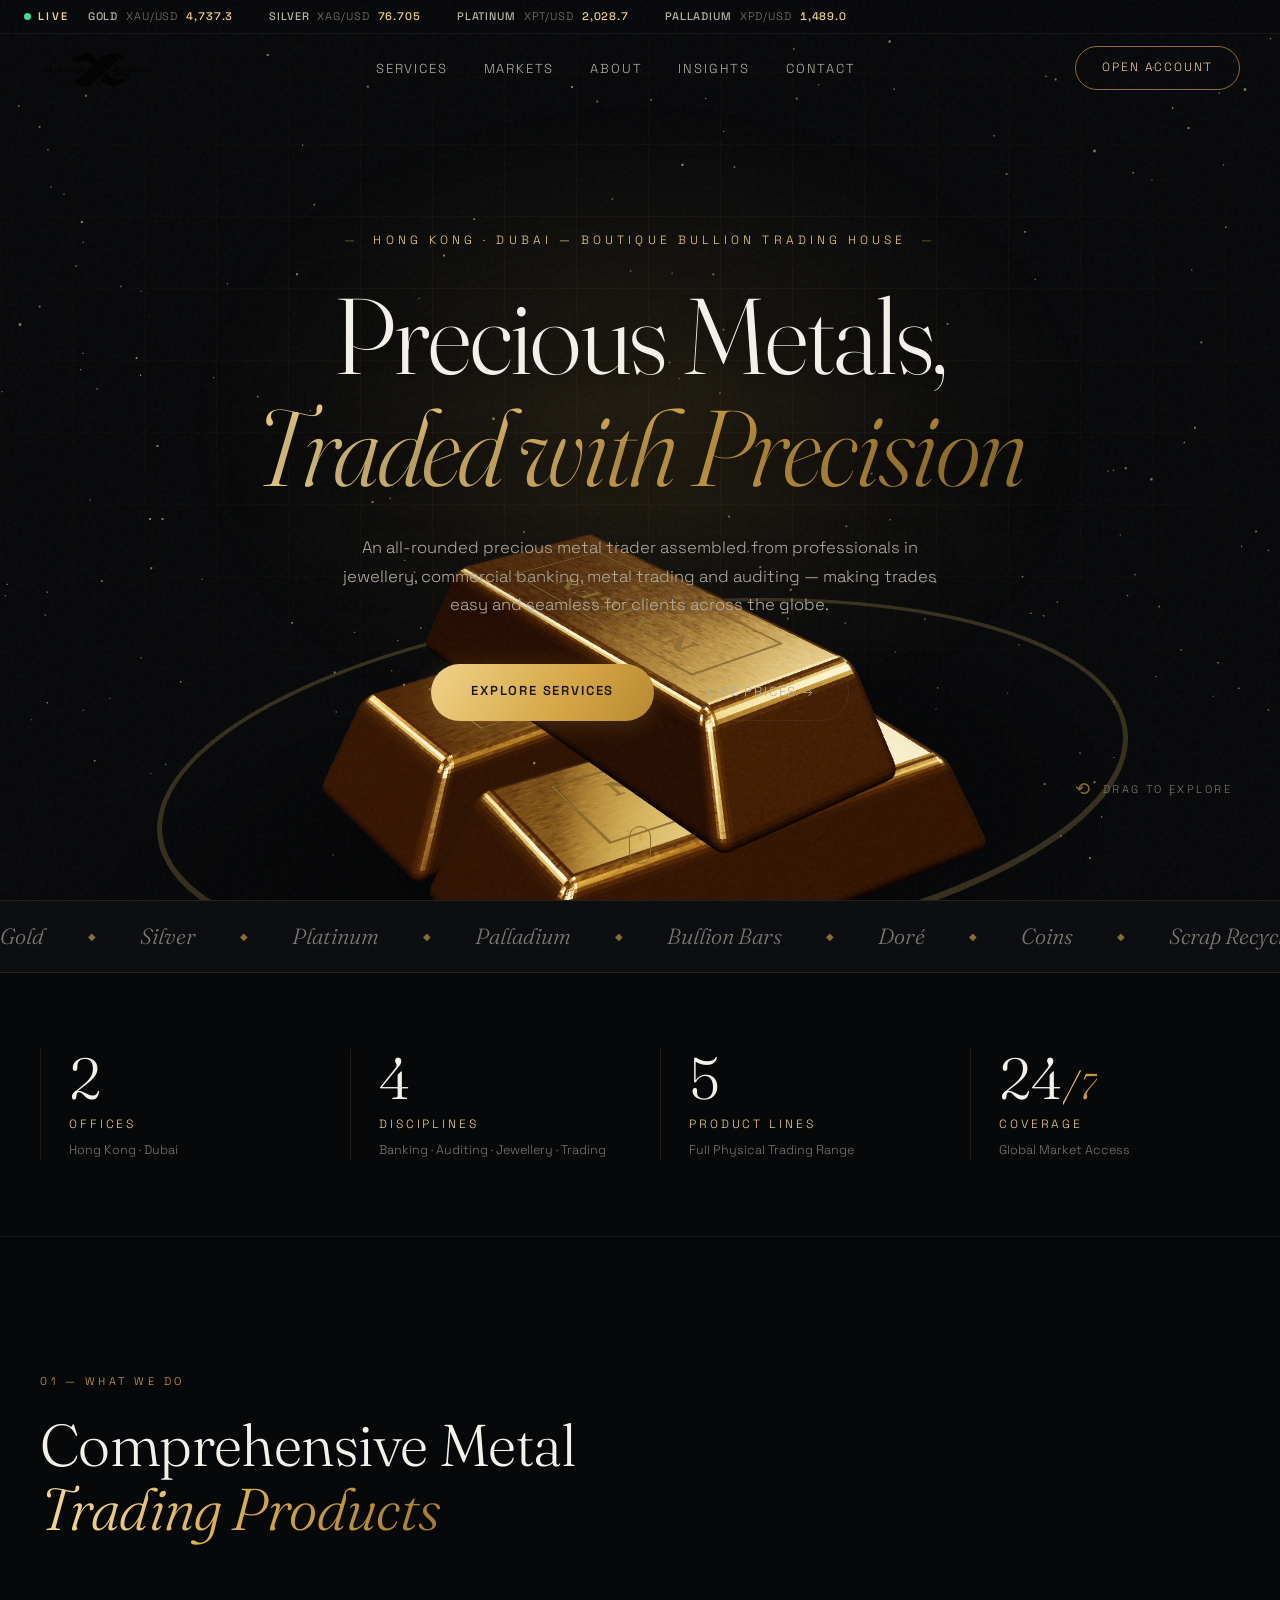
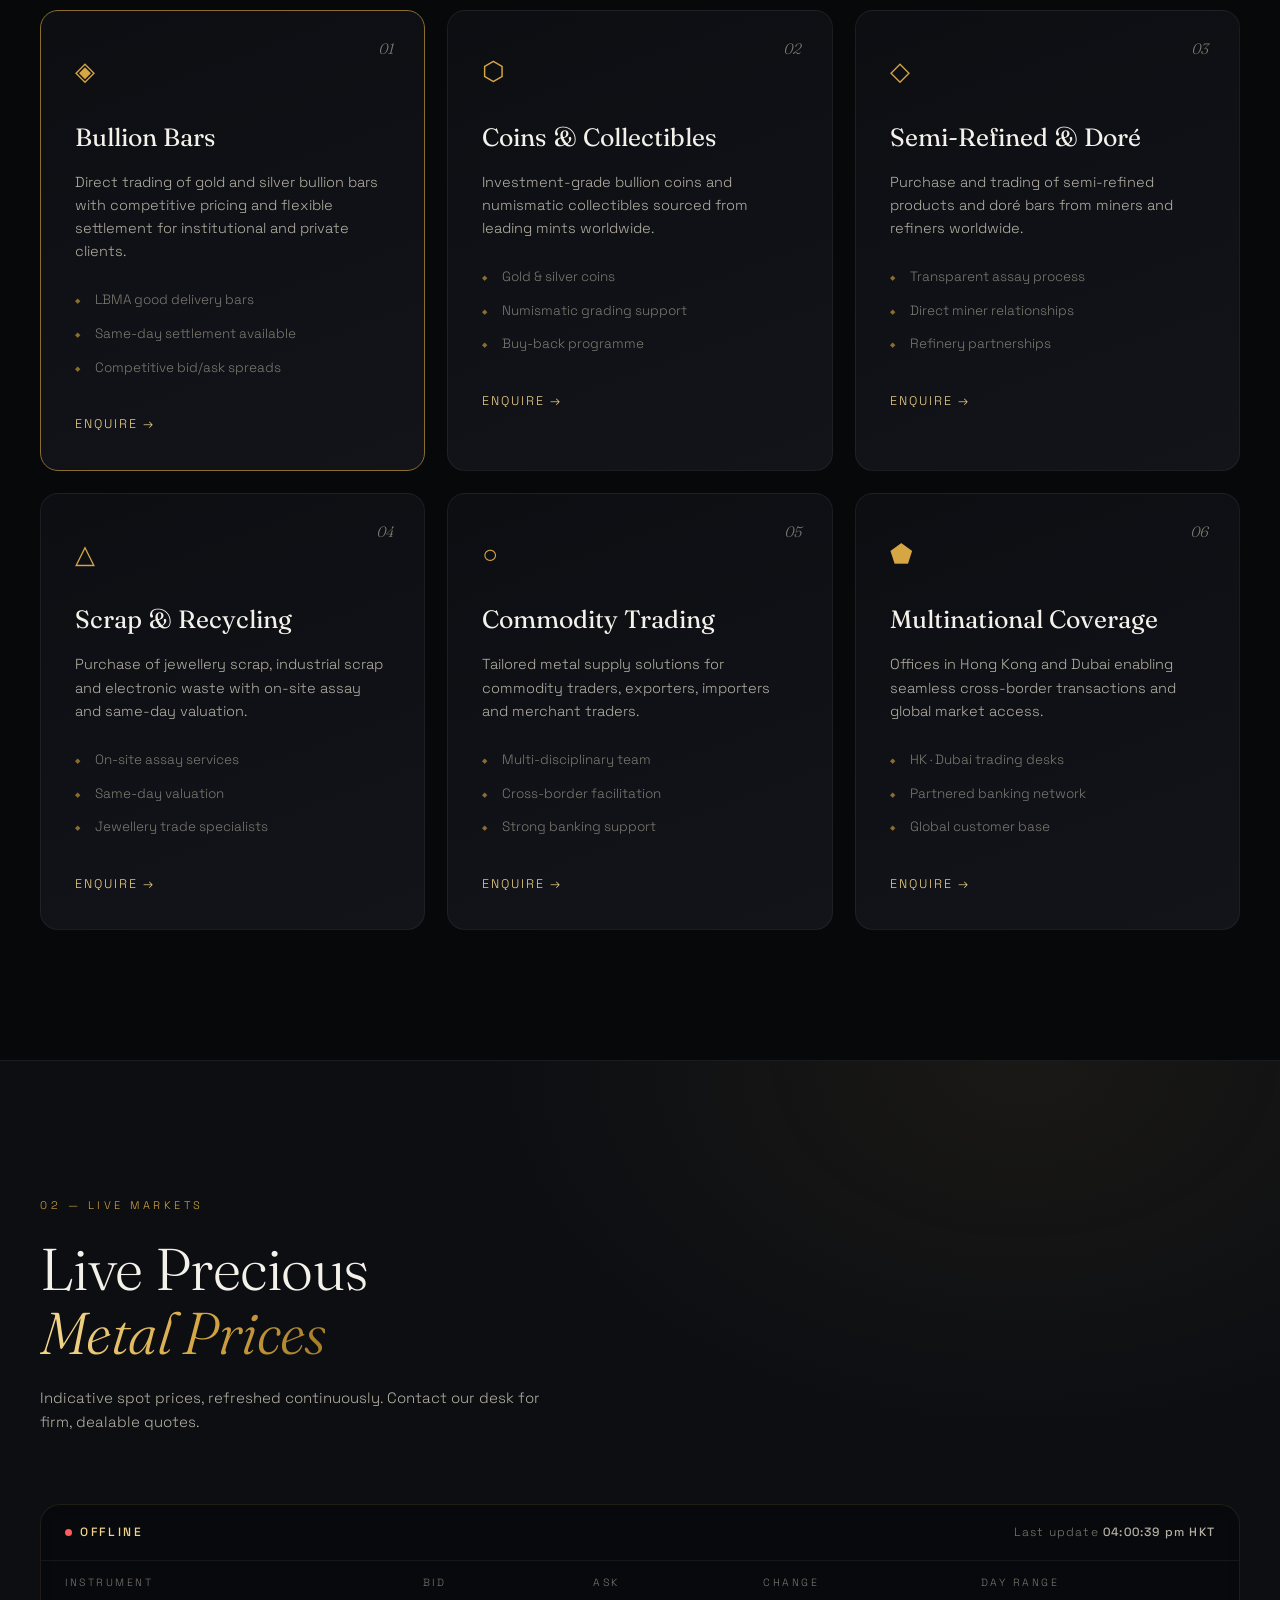
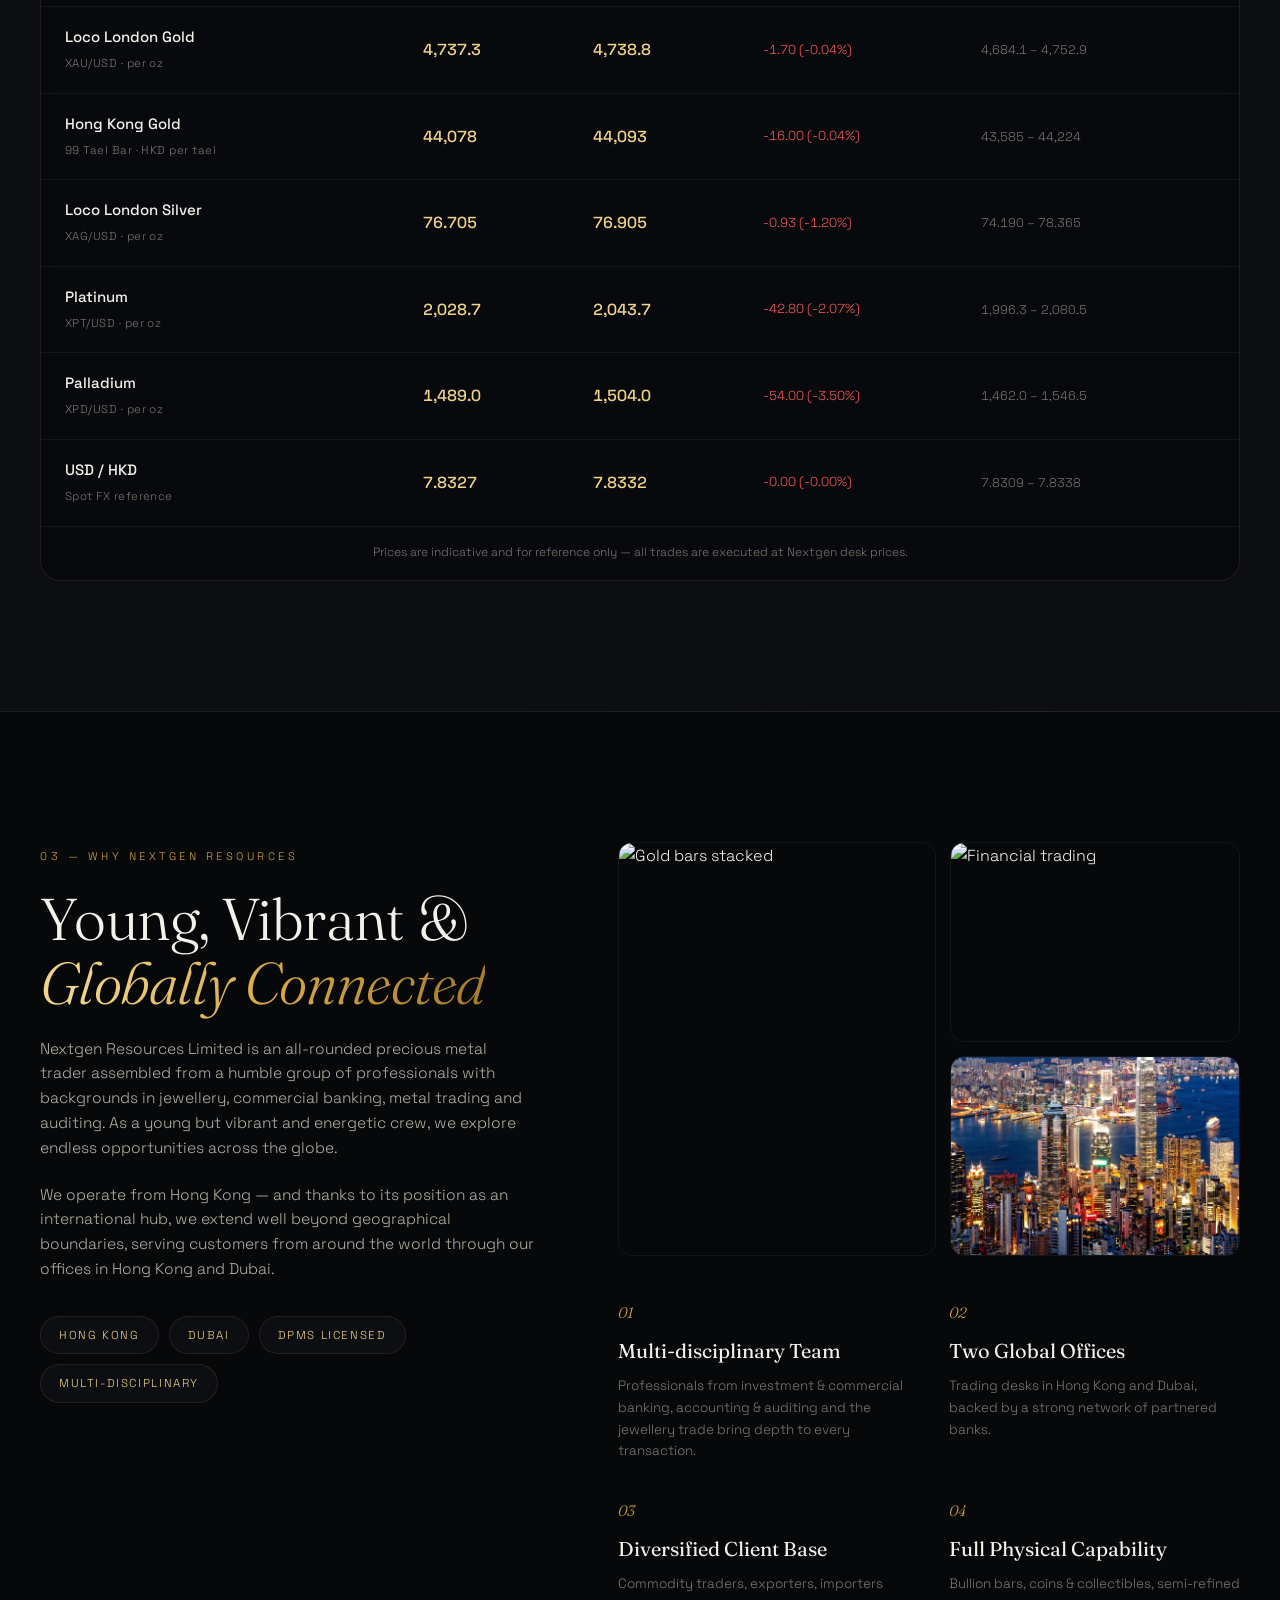
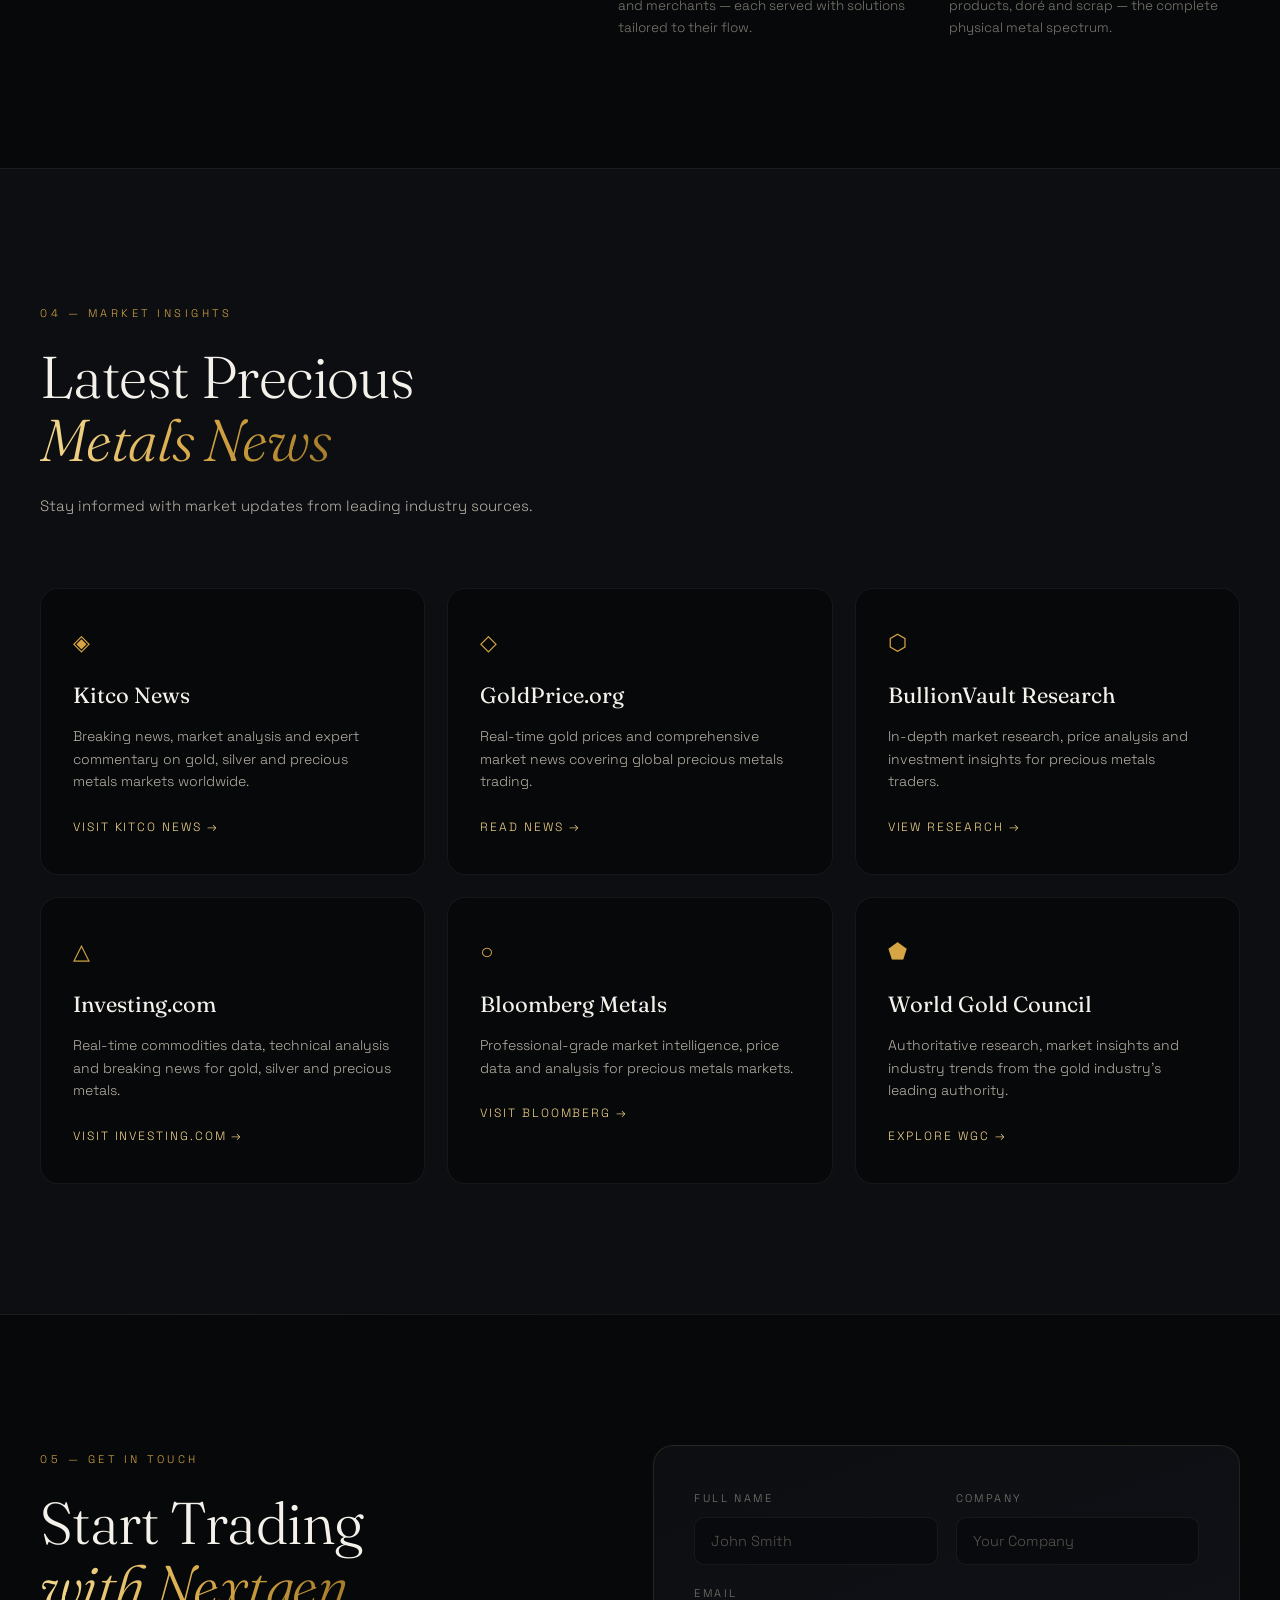
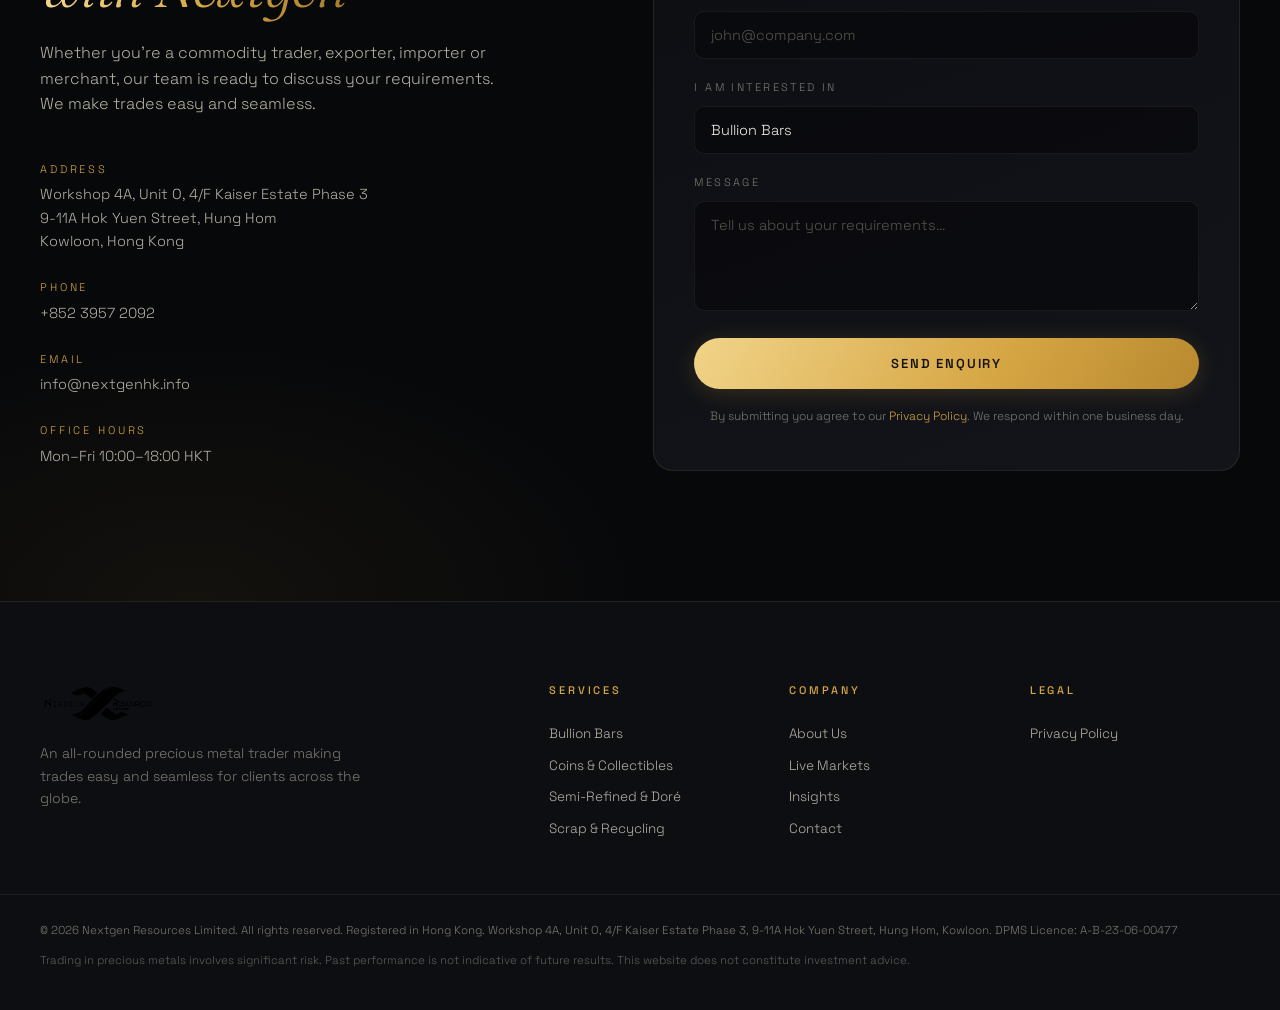
==== commit 59068597: "Redesign site: dark gold theme with interactive 3D bullion hero - Interactive Three.js hero: cast go" ====
--- a/index.html
+++ b/index.html
@@ -3,13 +3,37 @@
 <head>
   <meta charset="UTF-8" />
   <meta name="viewport" content="width=device-width, initial-scale=1.0" />
-  <title>Nextgen Resources — Precious Metals Trading Hong Kong</title>
+  <title>Nextgen Resources — Precious Metals Trading House · Hong Kong & Dubai</title>
+  <meta name="description" content="Nextgen Resources Limited is a boutique precious metals trading house in Hong Kong and Dubai — bullion bars, coins, semi-refined doré, scrap recycling and commodity trading." />
+  <meta property="og:title" content="Nextgen Resources — Precious Metals Trading House" />
+  <meta property="og:description" content="Physical bullion, doré and scrap trading from Hong Kong & Dubai. DPMS licensed. Trades made easy and seamless." />
+  <meta property="og:type" content="website" />
+  <meta property="og:url" content="https://www.nextgenhk.info/" />
+  <link rel="icon" type="image/png" href="NG_Logo.png" />
   <link rel="preconnect" href="https://fonts.googleapis.com" />
   <link rel="preconnect" href="https://fonts.gstatic.com" crossorigin />
-  <link href="https://fonts.googleapis.com/css2?family=Cormorant+Garamond:ital,wght@0,300;0,400;0,600;1,300;1,400&family=DM+Sans:wght@300;400;500&display=swap" rel="stylesheet" />
+  <link href="https://fonts.googleapis.com/css2?family=Fraunces:ital,opsz,wght@0,9..144,300;0,9..144,400;0,9..144,500;1,9..144,300;1,9..144,400&family=Space+Grotesk:wght@300;400;500;600&display=swap" rel="stylesheet" />
   <link rel="stylesheet" href="style.css" />
 </head>
 <body>
+
+  <!-- CURSOR (desktop) -->
+  <div class="cursor-dot" id="cursorDot"></div>
+  <div class="cursor-ring" id="cursorRing"></div>
+
+  <!-- SCROLL PROGRESS -->
+  <div class="progress-bar" id="progressBar"></div>
+
+  <!-- LIVE TICKER -->
+  <div class="ticker" id="ticker">
+    <span class="ticker-live"><span class="status-dot"></span>LIVE</span>
+    <div class="ticker-scroll">
+      <span class="tick"><b>GOLD</b> XAU/USD <span class="tick-px" id="xau">—</span></span>
+      <span class="tick"><b>SILVER</b> XAG/USD <span class="tick-px" id="xag">—</span></span>
+      <span class="tick"><b>PLATINUM</b> XPT/USD <span class="tick-px" id="xpt">—</span></span>
+      <span class="tick"><b>PALLADIUM</b> XPD/USD <span class="tick-px" id="xpd">—</span></span>
+    </div>
+  </div>
 
   <!-- NAV -->
   <nav class="nav" id="nav">
@@ -17,78 +41,76 @@
       <a href="#" class="logo">
         <img src="NG_Logo.png" alt="Nextgen Resources" class="logo-img" />
       </a>
-      <ul class="nav-links">
+      <ul class="nav-links" id="navLinks">
         <li><a href="#services">Services</a></li>
         <li><a href="#markets">Markets</a></li>
         <li><a href="#about">About</a></li>
+        <li><a href="#insights">Insights</a></li>
         <li><a href="#contact">Contact</a></li>
       </ul>
-      <a href="#contact" class="btn-nav">Open Account</a>
-      <button class="hamburger" id="hamburger" aria-label="Menu">
+      <a href="#contact" class="btn-nav magnetic">Open Account</a>
+      <button class="hamburger" id="hamburger" aria-label="Menu" aria-expanded="false">
         <span></span><span></span><span></span>
       </button>
     </div>
   </nav>
 
   <!-- HERO -->
-  <section class="hero">
+  <header class="hero" id="top">
     <div class="hero-bg">
       <div class="hero-grid"></div>
       <div class="hero-glow"></div>
     </div>
+    <canvas id="heroCanvas" class="hero-canvas" aria-hidden="true"></canvas>
     <div class="hero-content">
-      <div class="hero-tag">Hong Kong · BOUTIQUE BULLION TRADING HOUSE </div>
-      <h1 class="hero-title">
-        An All-Rounded<br/>
-        <em>Precious Metal Trader</em>
+      <div class="hero-tag reveal-up">Hong Kong · Dubai — Boutique Bullion Trading House</div>
+      <h1 class="hero-title reveal-up d1">
+        Precious Metals,<br/>
+        <em>Traded with Precision</em>
       </h1>
-      <p class="hero-sub">Assembled from professionals in jewellery, commercial banking, metal trading and auditing — making trades easy and seamless for clients across the globe.</p>
-      <div class="hero-cta">
-        <a href="#services" class="btn-primary">Explore Services</a>
-        <a href="#markets" class="btn-ghost">Live Prices →</a>
-      </div>
-    </div>
-  </section>
+      <p class="hero-sub reveal-up d2">An all-rounded precious metal trader assembled from professionals in jewellery, commercial banking, metal trading and auditing — making trades easy and seamless for clients across the globe.</p>
+      <div class="hero-cta reveal-up d3">
+        <a href="#services" class="btn-primary magnetic">Explore Services</a>
+        <a href="#markets" class="btn-ghost magnetic">Live Prices <span class="arr">→</span></a>
+      </div>
+    </div>
+    <div class="hero-hint" id="heroHint"><span class="hint-icon">⟲</span> Drag to explore</div>
+    <div class="hero-scroll">
+      <span></span>
+    </div>
+  </header>
+
+  <!-- MARQUEE -->
+  <div class="marquee" aria-hidden="true">
+    <div class="marquee-track">
+      <span>Gold</span><i>◆</i><span>Silver</span><i>◆</i><span>Platinum</span><i>◆</i><span>Palladium</span><i>◆</i><span>Bullion Bars</span><i>◆</i><span>Doré</span><i>◆</i><span>Coins</span><i>◆</i><span>Scrap Recycling</span><i>◆</i>
+      <span>Gold</span><i>◆</i><span>Silver</span><i>◆</i><span>Platinum</span><i>◆</i><span>Palladium</span><i>◆</i><span>Bullion Bars</span><i>◆</i><span>Doré</span><i>◆</i><span>Coins</span><i>◆</i><span>Scrap Recycling</span><i>◆</i>
+    </div>
+  </div>
 
   <!-- STATS -->
   <section class="stats">
     <div class="stats-inner">
       <div class="stat" data-val="2">
-        <span class="stat-num"><span class="count">0</span> Offices</span>
+        <span class="stat-num"><span class="count">0</span></span>
+        <span class="stat-unit">Offices</span>
         <span class="stat-label">Hong Kong · Dubai</span>
       </div>
       <div class="stat" data-val="4">
-        <span class="stat-num"><span class="count">0</span> Sectors</span>
-        <span class="stat-label">Client Industries Served</span>
+        <span class="stat-num"><span class="count">0</span></span>
+        <span class="stat-unit">Disciplines</span>
+        <span class="stat-label">Banking · Auditing · Jewellery · Trading</span>
       </div>
       <div class="stat" data-val="5">
-        <span class="stat-num"><span class="count">0</span> Products</span>
-        <span class="stat-label">Physical Trading Range</span>
+        <span class="stat-num"><span class="count">0</span></span>
+        <span class="stat-unit">Product Lines</span>
+        <span class="stat-label">Full Physical Trading Range</span>
       </div>
       <div class="stat" data-val="24">
-        <span class="stat-num"><span class="count">0</span>/7</span>
-        <span class="stat-label">Global Market Coverage</span>
-      </div>
-    </div>
-  </section>
-
-  <!-- PHOTO BAND -->
-  <section class="photo-band">
-    <div class="photo-item">
-      <img src="https://images.unsplash.com/photo-1610375461246-83df859d849d?w=800&q=80" alt="Gold bullion bars" loading="lazy" />
-      <div class="photo-label">Physical Bullion</div>
-    </div>
-    <div class="photo-item">
-      <img src="https://images.unsplash.com/photo-1611974789855-9c2a0a7236a3?w=800&q=80" alt="Trading desk" loading="lazy" />
-      <div class="photo-label">Trading Desk</div>
-    </div>
-    <div class="photo-item">
-      <img src="Hong-Kong-Scenery.webp" alt="Hong Kong skyline" loading="lazy" />
-      <div class="photo-label">Hong Kong</div>
-    </div>
-    <div class="photo-item">
-      <img src="https://images.unsplash.com/photo-1512453979798-5ea266f8880c?w=800&q=80" alt="Dubai skyline" loading="lazy" />
-      <div class="photo-label">Dubai</div>
+        <span class="stat-num"><span class="count">0</span><em>/7</em></span>
+        <span class="stat-unit">Coverage</span>
+        <span class="stat-label">Global Market Access</span>
+      </div>
     </div>
   </section>
 
@@ -96,74 +118,81 @@
   <section class="services" id="services">
     <div class="section-inner">
       <div class="section-header">
-        <span class="section-tag">What We Do</span>
+        <span class="section-tag">01 — What We Do</span>
         <h2>Comprehensive Metal<br/><em>Trading Products</em></h2>
       </div>
       <div class="services-grid">
-        <div class="service-card featured">
+        <div class="service-card featured tilt">
+          <span class="service-num">01</span>
           <div class="service-icon">◈</div>
           <h3>Bullion Bars</h3>
-          <p>Direct trading of gold and silver bullion bars with competitive pricing and flexible settlement options for all client types.</p>
+          <p>Direct trading of gold and silver bullion bars with competitive pricing and flexible settlement for institutional and private clients.</p>
           <ul>
             <li>LBMA good delivery bars</li>
             <li>Same-day settlement available</li>
             <li>Competitive bid/ask spreads</li>
           </ul>
-          <a href="#contact" class="service-link">Learn more →</a>
-        </div>
-        <div class="service-card">
+          <a href="#contact" class="service-link">Enquire <span class="arr">→</span></a>
+        </div>
+        <div class="service-card tilt">
+          <span class="service-num">02</span>
           <div class="service-icon">⬡</div>
-          <h3>Coins & Collectibles</h3>
-          <p>Wide selection of investment-grade bullion coins and numismatic collectibles sourced from global mints.</p>
-          <ul>
-            <li>Gold & silver coins</li>
+          <h3>Coins &amp; Collectibles</h3>
+          <p>Investment-grade bullion coins and numismatic collectibles sourced from leading mints worldwide.</p>
+          <ul>
+            <li>Gold &amp; silver coins</li>
             <li>Numismatic grading support</li>
             <li>Buy-back programme</li>
           </ul>
-          <a href="#contact" class="service-link">Learn more →</a>
-        </div>
-        <div class="service-card">
+          <a href="#contact" class="service-link">Enquire <span class="arr">→</span></a>
+        </div>
+        <div class="service-card tilt">
+          <span class="service-num">03</span>
           <div class="service-icon">◇</div>
-          <h3>Semi-Refined</h3>
-          <p>Purchase and trading of semi-refined products from miners and refiners worldwide.</p>
+          <h3>Semi-Refined &amp; Doré</h3>
+          <p>Purchase and trading of semi-refined products and doré bars from miners and refiners worldwide.</p>
           <ul>
             <li>Transparent assay process</li>
             <li>Direct miner relationships</li>
-          </ul>
-          <a href="#contact" class="service-link">Learn more →</a>
-        </div>
-        <div class="service-card">
+            <li>Refinery partnerships</li>
+          </ul>
+          <a href="#contact" class="service-link">Enquire <span class="arr">→</span></a>
+        </div>
+        <div class="service-card tilt">
+          <span class="service-num">04</span>
           <div class="service-icon">△</div>
-          <h3>Scrap & Recycling</h3>
+          <h3>Scrap &amp; Recycling</h3>
           <p>Purchase of jewellery scrap, industrial scrap and electronic waste with on-site assay and same-day valuation.</p>
           <ul>
             <li>On-site assay services</li>
             <li>Same-day valuation</li>
             <li>Jewellery trade specialists</li>
           </ul>
-          <a href="#contact" class="service-link">Learn more →</a>
-        </div>
-        <div class="service-card">
+          <a href="#contact" class="service-link">Enquire <span class="arr">→</span></a>
+        </div>
+        <div class="service-card tilt">
+          <span class="service-num">05</span>
           <div class="service-icon">○</div>
           <h3>Commodity Trading</h3>
-          <p>Serving commodity traders, exporters, importers and merchant traders with tailored metal supply solutions.</p>
+          <p>Tailored metal supply solutions for commodity traders, exporters, importers and merchant traders.</p>
           <ul>
             <li>Multi-disciplinary team</li>
             <li>Cross-border facilitation</li>
             <li>Strong banking support</li>
           </ul>
-          <a href="#contact" class="service-link">Learn more →</a>
-        </div>
-        <div class="service-card">
+          <a href="#contact" class="service-link">Enquire <span class="arr">→</span></a>
+        </div>
+        <div class="service-card tilt">
+          <span class="service-num">06</span>
           <div class="service-icon">⬟</div>
           <h3>Multinational Coverage</h3>
           <p>Offices in Hong Kong and Dubai enabling seamless cross-border transactions and global market access.</p>
           <ul>
-            <li>HK · Dubai offices</li>
+            <li>HK · Dubai trading desks</li>
             <li>Partnered banking network</li>
             <li>Global customer base</li>
           </ul>
-          <a href="#contact" class="service-link">Learn more →</a>
+          <a href="#contact" class="service-link">Enquire <span class="arr">→</span></a>
         </div>
       </div>
     </div>
@@ -173,34 +202,70 @@
   <section class="markets" id="markets">
     <div class="section-inner">
       <div class="section-header light">
-        <span class="section-tag">Live Markets</span>
+        <span class="section-tag">02 — Live Markets</span>
         <h2>Live Precious<br/><em>Metal Prices</em></h2>
-        <p class="section-note">Real-time spot prices with historical data and technical analysis tools. Contact our desk for firm quotes.</p>
-      </div>
-
-      <!-- LIVE PRICE CHARTS -->
-      <div class="price-charts">
-        <div class="charts-grid">
-          <div class="chart-widget">
-            <h4>🥇 Gold (XAU/USD)</h4>
-            <iframe src="https://ownx.com/prices/gold-xau/?height=450" frameborder="0" style="border: none; width: 100%; height: 450px; overflow: hidden; border-radius: 8px;"></iframe>
-          </div>
-          <div class="chart-widget">
-            <h4>🥈 Silver (XAG/USD)</h4>
-            <iframe src="https://ownx.com/prices/silver-xag/?height=450" frameborder="0" style="border: none; width: 100%; height: 450px; overflow: hidden; border-radius: 8px;"></iframe>
-          </div>
-          <div class="chart-widget">
-            <h4>⚪ Platinum (XPT/USD)</h4>
-            <iframe src="https://ownx.com/prices/platinum-xpt/?height=450" frameborder="0" style="border: none; width: 100%; height: 450px; overflow: hidden; border-radius: 8px;"></iframe>
-          </div>
-          <div class="chart-widget">
-            <h4>⚫ Palladium (XPD/USD)</h4>
-            <iframe src="https://ownx.com/prices/palladium-xpd/?height=450" frameborder="0" style="border: none; width: 100%; height: 450px; overflow: hidden; border-radius: 8px;"></iframe>
-          </div>
-        </div>
-        <p style="text-align: center; margin-top: 30px; color: rgba(255,255,255,0.6); font-size: 0.9rem;">
-          Live price data provided by <a href="https://ownx.com/" target="_blank" rel="noopener" style="color: rgba(255,255,255,0.8);">OWNx</a> · For reference only — all trades at Nextgen desk prices
-        </p>
+        <p class="section-note">Indicative spot prices, refreshed continuously. Contact our desk for firm, dealable quotes.</p>
+      </div>
+
+      <div class="price-board">
+        <div class="board-top">
+          <span class="board-status" id="price-status"><span class="status-dot"></span> Live</span>
+          <span class="board-updated">Last update <b id="last-update">—</b></span>
+        </div>
+        <div class="board-scroll">
+          <div class="price-table">
+            <div class="price-row header">
+              <span>Instrument</span>
+              <span>Bid</span>
+              <span>Ask</span>
+              <span>Change</span>
+              <span>Day Range</span>
+            </div>
+            <div class="price-row" data-metal="gold">
+              <span class="instrument"><b>Loco London Gold</b><small>XAU/USD · per oz</small></span>
+              <span class="px" id="llg-bid">—</span>
+              <span class="px" id="llg-ask">—</span>
+              <span class="change" id="llg-chg">—</span>
+              <span class="range" id="llg-range">—</span>
+            </div>
+            <div class="price-row" data-metal="gold">
+              <span class="instrument"><b>Hong Kong Gold</b><small>99 Tael Bar · HKD per tael</small></span>
+              <span class="px" id="hkg-bid">—</span>
+              <span class="px" id="hkg-ask">—</span>
+              <span class="change" id="hkg-chg">—</span>
+              <span class="range" id="hkg-range">—</span>
+            </div>
+            <div class="price-row" data-metal="silver">
+              <span class="instrument"><b>Loco London Silver</b><small>XAG/USD · per oz</small></span>
+              <span class="px" id="lls-bid">—</span>
+              <span class="px" id="lls-ask">—</span>
+              <span class="change" id="lls-chg">—</span>
+              <span class="range" id="lls-range">—</span>
+            </div>
+            <div class="price-row" data-metal="platinum">
+              <span class="instrument"><b>Platinum</b><small>XPT/USD · per oz</small></span>
+              <span class="px" id="pt-bid">—</span>
+              <span class="px" id="pt-ask">—</span>
+              <span class="change" id="pt-chg">—</span>
+              <span class="range" id="pt-range">—</span>
+            </div>
+            <div class="price-row" data-metal="palladium">
+              <span class="instrument"><b>Palladium</b><small>XPD/USD · per oz</small></span>
+              <span class="px" id="pd-bid">—</span>
+              <span class="px" id="pd-ask">—</span>
+              <span class="change" id="pd-chg">—</span>
+              <span class="range" id="pd-range">—</span>
+            </div>
+            <div class="price-row" data-metal="fx">
+              <span class="instrument"><b>USD / HKD</b><small>Spot FX reference</small></span>
+              <span class="px" id="fx-bid">—</span>
+              <span class="px" id="fx-ask">—</span>
+              <span class="change" id="fx-chg">—</span>
+              <span class="range" id="fx-range">—</span>
+            </div>
+          </div>
+        </div>
+        <p class="board-note">Prices are indicative and for reference only — all trades are executed at Nextgen desk prices.</p>
       </div>
     </div>
   </section>
@@ -209,14 +274,14 @@
   <section class="why" id="about">
     <div class="section-inner why-inner">
       <div class="why-text">
-        <span class="section-tag">Why Nextgen Resources</span>
-        <h2>Young, Vibrant &<br/><em>Globally Connected</em></h2>
+        <span class="section-tag">03 — Why Nextgen Resources</span>
+        <h2>Young, Vibrant &amp;<br/><em>Globally Connected</em></h2>
         <p>Nextgen Resources Limited is an all-rounded precious metal trader assembled from a humble group of professionals with backgrounds in jewellery, commercial banking, metal trading and auditing. As a young but vibrant and energetic crew, we explore endless opportunities across the globe.</p>
-        <p>We operate our business in Hong Kong and, thanks to its position as an international hub, we strive to extend beyond geographical boundaries — with customers coming from around the globe and offices in Hong Kong and Dubai.</p>
+        <p>We operate from Hong Kong — and thanks to its position as an international hub, we extend well beyond geographical boundaries, serving customers from around the world through our offices in Hong Kong and Dubai.</p>
         <div class="badges">
           <div class="badge">Hong Kong</div>
           <div class="badge">Dubai</div>
-          <div class="badge">Global Reach</div>
+          <div class="badge">DPMS Licensed</div>
           <div class="badge">Multi-disciplinary</div>
         </div>
       </div>
@@ -224,28 +289,28 @@
         <div class="why-photo-grid">
           <img src="https://images.unsplash.com/photo-1624365169198-38255ba54160?w=600&q=80" alt="Gold bars stacked" class="why-photo tall" loading="lazy" />
           <img src="https://images.unsplash.com/photo-1559526324-593bc073d938?w=600&q=80" alt="Financial trading" class="why-photo" loading="lazy" />
-          <img src="https://images.unsplash.com/photo-1486325212027-8081e485255e?w=600&q=80" alt="Hong Kong finance district" class="why-photo" loading="lazy" />
+          <img src="Hong-Kong-Scenery.webp" alt="Hong Kong skyline" class="why-photo" loading="lazy" />
         </div>
         <div class="why-pillars">
           <div class="pillar">
             <span class="pillar-num">01</span>
             <h4>Multi-disciplinary Team</h4>
-            <p>Members from investment & commercial banking, accounting & auditing and jewellery fields provide extensive knowledge on trading options.</p>
+            <p>Professionals from investment &amp; commercial banking, accounting &amp; auditing and the jewellery trade bring depth to every transaction.</p>
           </div>
           <div class="pillar">
             <span class="pillar-num">02</span>
             <h4>Two Global Offices</h4>
-            <p>Offices in Hong Kong and Dubai with strong banking support from our network of partnered banks.</p>
+            <p>Trading desks in Hong Kong and Dubai, backed by a strong network of partnered banks.</p>
           </div>
           <div class="pillar">
             <span class="pillar-num">03</span>
             <h4>Diversified Client Base</h4>
-            <p>Serving commodity traders, exporters, importers and merchant traders with tailored solutions for every need.</p>
+            <p>Commodity traders, exporters, importers and merchants — each served with solutions tailored to their flow.</p>
           </div>
           <div class="pillar">
             <span class="pillar-num">04</span>
-            <h4>Physical Trading</h4>
-            <p>Bullion bars, coins & collectibles, semi-refined products, doré and scrap — full-spectrum physical metal capabilities.</p>
+            <h4>Full Physical Capability</h4>
+            <p>Bullion bars, coins &amp; collectibles, semi-refined products, doré and scrap — the complete physical metal spectrum.</p>
           </div>
         </div>
       </div>
@@ -253,49 +318,49 @@
   </section>
 
   <!-- INSIGHTS -->
-  <section class="insights">
+  <section class="insights" id="insights">
     <div class="section-inner">
       <div class="section-header">
-        <span class="section-tag">Market Insights</span>
+        <span class="section-tag">04 — Market Insights</span>
         <h2>Latest Precious<br/><em>Metals News</em></h2>
-        <p class="section-note">Stay informed with the latest market updates from leading industry sources</p>
+        <p class="section-note">Stay informed with market updates from leading industry sources.</p>
       </div>
       <div class="insights-grid">
-        <article class="insight-card large news-source">
+        <article class="insight-card large tilt">
           <div class="news-icon">◈</div>
           <h3>Kitco News</h3>
-          <p>Breaking news, market analysis, and expert commentary on gold, silver, and precious metals markets worldwide.</p>
-          <a href="https://www.kitco.com/news/" target="_blank" rel="noopener" class="insight-link">Visit Kitco News →</a>
-        </article>
-        <article class="insight-card news-source">
+          <p>Breaking news, market analysis and expert commentary on gold, silver and precious metals markets worldwide.</p>
+          <a href="https://www.kitco.com/news/" target="_blank" rel="noopener" class="insight-link">Visit Kitco News <span class="arr">→</span></a>
+        </article>
+        <article class="insight-card tilt">
           <div class="news-icon">◇</div>
-          <h3>GoldPrice.org News</h3>
+          <h3>GoldPrice.org</h3>
           <p>Real-time gold prices and comprehensive market news covering global precious metals trading.</p>
-          <a href="https://goldprice.org/news" target="_blank" rel="noopener" class="insight-link">Read News →</a>
-        </article>
-        <article class="insight-card news-source">
+          <a href="https://goldprice.org/news" target="_blank" rel="noopener" class="insight-link">Read News <span class="arr">→</span></a>
+        </article>
+        <article class="insight-card tilt">
           <div class="news-icon">⬡</div>
           <h3>BullionVault Research</h3>
-          <p>In-depth market research, price analysis, and investment insights for precious metals traders.</p>
-          <a href="https://www.bullionvault.com/gold-news" target="_blank" rel="noopener" class="insight-link">View Research →</a>
-        </article>
-        <article class="insight-card news-source">
+          <p>In-depth market research, price analysis and investment insights for precious metals traders.</p>
+          <a href="https://www.bullionvault.com/gold-news" target="_blank" rel="noopener" class="insight-link">View Research <span class="arr">→</span></a>
+        </article>
+        <article class="insight-card tilt">
           <div class="news-icon">△</div>
           <h3>Investing.com</h3>
-          <p>Real-time commodities data, technical analysis, and breaking news for gold, silver, and precious metals.</p>
-          <a href="https://www.investing.com/commodities/gold" target="_blank" rel="noopener" class="insight-link">Visit Investing.com →</a>
-        </article>
-        <article class="insight-card news-source">
+          <p>Real-time commodities data, technical analysis and breaking news for gold, silver and precious metals.</p>
+          <a href="https://www.investing.com/commodities/gold" target="_blank" rel="noopener" class="insight-link">Visit Investing.com <span class="arr">→</span></a>
+        </article>
+        <article class="insight-card tilt">
           <div class="news-icon">○</div>
           <h3>Bloomberg Metals</h3>
-          <p>Professional-grade market intelligence, price data, and analysis for precious metals markets.</p>
-          <a href="https://www.bloomberg.com/markets/commodities" target="_blank" rel="noopener" class="insight-link">Visit Bloomberg →</a>
-        </article>
-        <article class="insight-card news-source">
+          <p>Professional-grade market intelligence, price data and analysis for precious metals markets.</p>
+          <a href="https://www.bloomberg.com/markets/commodities" target="_blank" rel="noopener" class="insight-link">Visit Bloomberg <span class="arr">→</span></a>
+        </article>
+        <article class="insight-card tilt">
           <div class="news-icon">⬟</div>
           <h3>World Gold Council</h3>
-          <p>Authoritative research, market insights, and industry trends from the gold industry's leading authority.</p>
-          <a href="https://www.gold.org/goldhub" target="_blank" rel="noopener" class="insight-link">Explore WGC →</a>
+          <p>Authoritative research, market insights and industry trends from the gold industry's leading authority.</p>
+          <a href="https://www.gold.org/goldhub" target="_blank" rel="noopener" class="insight-link">Explore WGC <span class="arr">→</span></a>
         </article>
       </div>
     </div>
@@ -305,7 +370,7 @@
   <section class="contact" id="contact">
     <div class="section-inner contact-inner">
       <div class="contact-text">
-        <span class="section-tag">Get in Touch</span>
+        <span class="section-tag">05 — Get in Touch</span>
         <h2>Start Trading<br/><em>with Nextgen</em></h2>
         <p>Whether you're a commodity trader, exporter, importer or merchant, our team is ready to discuss your requirements. We make trades easy and seamless.</p>
         <div class="contact-details">
@@ -315,11 +380,11 @@
           </div>
           <div class="contact-item">
             <span class="ci-label">Phone</span>
-            <span>+852 3957 2092</span>
+            <span><a href="tel:+85239572092" class="ci-link">+852 3957 2092</a></span>
           </div>
           <div class="contact-item">
             <span class="ci-label">Email</span>
-            <span>info@nextgenhk.info</span>
+            <span><a href="mailto:info@nextgenhk.info" class="ci-link">info@nextgenhk.info</a></span>
           </div>
           <div class="contact-item">
             <span class="ci-label">Office Hours</span>
@@ -337,35 +402,35 @@
         <input type="text" name="_honey" style="display:none" />
         <div class="form-row">
           <div class="form-group">
-            <label>Full Name</label>
+            <label for="name">Full Name</label>
             <input type="text" name="name" id="name" placeholder="John Smith" required />
           </div>
           <div class="form-group">
-            <label>Company</label>
+            <label for="company">Company</label>
             <input type="text" name="company" id="company" placeholder="Your Company" />
           </div>
         </div>
         <div class="form-group">
-          <label>Email</label>
+          <label for="email">Email</label>
           <input type="email" name="email" id="email" placeholder="john@company.com" required />
         </div>
         <div class="form-group">
-          <label>I am interested in</label>
+          <label for="interest">I am interested in</label>
           <select name="interest" id="interest">
-            <option>Spot Trading</option>
-            <option>Physical Delivery</option>
-            <option>Hedging & Derivatives</option>
-            <option>Scrap & Refining</option>
-            <option>Wealth Management</option>
-            <option>Corporate Treasury</option>
+            <option>Bullion Bars</option>
+            <option>Coins &amp; Collectibles</option>
+            <option>Semi-Refined &amp; Doré</option>
+            <option>Scrap &amp; Recycling</option>
+            <option>Commodity Trading</option>
+            <option>Other</option>
           </select>
         </div>
         <div class="form-group">
-          <label>Message</label>
+          <label for="message">Message</label>
           <textarea name="message" id="message" rows="4" placeholder="Tell us about your requirements..."></textarea>
         </div>
-        <button type="submit" class="btn-primary full">Send Enquiry</button>
-        <p class="form-note">By submitting you agree to our <a href="privacy-policy.html" style="color: var(--gold);">Privacy Policy</a>. We respond within one business day.</p>
+        <button type="submit" class="btn-primary full magnetic">Send Enquiry</button>
+        <p class="form-note">By submitting you agree to our <a href="privacy-policy.html">Privacy Policy</a>. We respond within one business day.</p>
       </form>
     </div>
   </section>
@@ -382,17 +447,17 @@
       <div class="footer-links">
         <div class="footer-col">
           <h5>Services</h5>
-          <a href="#">Spot Trading</a>
-          <a href="#">Physical Delivery</a>
-          <a href="#">Hedging</a>
-          <a href="#">Scrap & Refining</a>
+          <a href="#services">Bullion Bars</a>
+          <a href="#services">Coins &amp; Collectibles</a>
+          <a href="#services">Semi-Refined &amp; Doré</a>
+          <a href="#services">Scrap &amp; Recycling</a>
         </div>
         <div class="footer-col">
           <h5>Company</h5>
-          <a href="#">About Us</a>
-          <a href="#">Team</a>
-          <a href="#">Careers</a>
-          <a href="#">News</a>
+          <a href="#about">About Us</a>
+          <a href="#markets">Live Markets</a>
+          <a href="#insights">Insights</a>
+          <a href="#contact">Contact</a>
         </div>
         <div class="footer-col">
           <h5>Legal</h5>
@@ -406,6 +471,14 @@
     </div>
   </footer>
 
-  <script src="script.js"></script>
+  <script src="script.js" defer></script>
+  <script type="importmap">
+  {
+    "imports": {
+      "three": "./vendor/three/three.module.min.js"
+    }
+  }
+  </script>
+  <script type="module" src="hero3d.js"></script>
 </body>
 </html>
--- a/style.css
+++ b/style.css
@@ -1,841 +1,1014 @@
-/* ===== RESET & BASE ===== */
-*, *::before, *::after { box-sizing: border-box; margin: 0; padding: 0; }
+/* ============================================================
+   NEXTGEN RESOURCES — Dark / Gold Editorial Redesign
+   ============================================================ */
 
 :root {
-  --gold:       #C9A84C;
-  --gold-light: #E8C97A;
-  --gold-dim:   #8A6E2F;
-  --dark:       #0A0A0B;
-  --dark-2:     #111114;
-  --dark-3:     #18181D;
-  --dark-4:     #222228;
-  --mid:        #2E2E36;
-  --line:       rgba(201,168,76,0.15);
-  --text:       #E8E4DC;
-  --text-muted: #8A8880;
-  --text-dim:   #5A5855;
-  --up:         #4CAF7A;
-  --down:       #E05555;
-  --radius:     4px;
-  --transition: 0.3s cubic-bezier(0.4,0,0.2,1);
-}
+  --dark:        #07080a;
+  --dark-2:      #0c0e12;
+  --dark-3:      #12141a;
+  --dark-4:      #1a1d24;
+  --mid:         #2e2e36;
+  --line:        rgba(214, 178, 94, 0.12);
+  --line-soft:   rgba(255, 255, 255, 0.06);
+  --gold:        #d6a644;
+  --gold-light:  #f1d489;
+  --gold-dim:    #8a6d2f;
+  --text:        #f4f1ea;
+  --text-dim:    #b6b1a4;
+  --text-muted:  #7c7970;
+  --up:          #3ddc97;
+  --down:        #ff5c5c;
+  --serif:       'Fraunces', 'Cormorant Garamond', Georgia, serif;
+  --sans:        'Space Grotesk', 'DM Sans', -apple-system, sans-serif;
+  --ease:        cubic-bezier(0.22, 1, 0.36, 1);
+  --nav-h:       68px;
+  --ticker-h:    34px;
+}
+
+* { margin: 0; padding: 0; box-sizing: border-box; }
 
 html { scroll-behavior: smooth; }
 
 body {
-  font-family: 'DM Sans', sans-serif;
   background: var(--dark);
   color: var(--text);
-  font-size: 15px;
-  line-height: 1.65;
+  font-family: var(--sans);
+  font-weight: 300;
+  line-height: 1.6;
   overflow-x: hidden;
-}
-
-h1,h2,h3,h4,h5 {
-  font-family: 'Cormorant Garamond', serif;
-  font-weight: 300;
-  line-height: 1.15;
-}
-
-em { font-style: italic; color: var(--gold-light); }
+  -webkit-font-smoothing: antialiased;
+}
+
+/* film grain overlay */
+body::after {
+  content: '';
+  position: fixed;
+  inset: 0;
+  pointer-events: none;
+  z-index: 9000;
+  opacity: 0.035;
+  background-image: url("data:image/svg+xml,%3Csvg viewBox='0 0 256 256' xmlns='http://www.w3.org/2000/svg'%3E%3Cfilter id='n'%3E%3CfeTurbulence type='fractalNoise' baseFrequency='0.9' numOctaves='2'/%3E%3C/filter%3E%3Crect width='100%25' height='100%25' filter='url(%23n)'/%3E%3C/svg%3E");
+}
+
+::selection { background: var(--gold); color: var(--dark); }
+
+::-webkit-scrollbar { width: 10px; }
+::-webkit-scrollbar-track { background: var(--dark); }
+::-webkit-scrollbar-thumb { background: #2a2c33; border-radius: 5px; }
+::-webkit-scrollbar-thumb:hover { background: var(--gold-dim); }
 
 a { color: inherit; text-decoration: none; }
-
-img { display: block; max-width: 100%; }
-
-/* ===== NAV ===== */
+img { max-width: 100%; display: block; }
+section { position: relative; }
+[id] { scroll-margin-top: calc(var(--nav-h) + var(--ticker-h) + 16px); }
+
+em {
+  font-style: italic;
+  background: linear-gradient(105deg, var(--gold-light) 10%, var(--gold) 55%, #a87f2c 95%);
+  -webkit-background-clip: text;
+  background-clip: text;
+  -webkit-text-fill-color: transparent;
+  color: var(--gold);
+}
+
+.arr { display: inline-block; transition: transform 0.3s var(--ease); }
+a:hover .arr { transform: translateX(5px); }
+
+/* ============ CURSOR ============ */
+.cursor-dot, .cursor-ring {
+  position: fixed; top: 0; left: 0;
+  pointer-events: none;
+  border-radius: 50%;
+  z-index: 9500;
+  opacity: 0;
+}
+.cursor-dot {
+  width: 6px; height: 6px;
+  background: var(--gold-light);
+  transform: translate(-50%, -50%);
+}
+.cursor-ring {
+  width: 34px; height: 34px;
+  border: 1px solid rgba(214, 166, 68, 0.5);
+  transform: translate(-50%, -50%);
+  transition: width 0.25s var(--ease), height 0.25s var(--ease), border-color 0.25s;
+}
+.cursor-ring.is-hover {
+  width: 56px; height: 56px;
+  border-color: var(--gold-light);
+}
+
+/* ============ SCROLL PROGRESS ============ */
+.progress-bar {
+  position: fixed;
+  top: 0; left: 0;
+  height: 2px; width: 0%;
+  background: linear-gradient(90deg, var(--gold-dim), var(--gold-light));
+  z-index: 1300;
+}
+
+/* ============ TICKER ============ */
+.ticker {
+  position: fixed;
+  top: 0; left: 0; right: 0;
+  height: var(--ticker-h);
+  display: flex;
+  align-items: center;
+  gap: 18px;
+  padding: 0 24px;
+  background: rgba(7, 8, 10, 0.92);
+  backdrop-filter: blur(12px);
+  -webkit-backdrop-filter: blur(12px);
+  border-bottom: 1px solid var(--line-soft);
+  z-index: 1200;
+  font-size: 11px;
+  letter-spacing: 0.08em;
+}
+.ticker-live {
+  display: flex;
+  align-items: center;
+  gap: 7px;
+  color: var(--gold-light);
+  font-weight: 600;
+  letter-spacing: 0.22em;
+  flex-shrink: 0;
+}
+.ticker-scroll {
+  display: flex;
+  gap: 36px;
+  overflow-x: auto;
+  scrollbar-width: none;
+  white-space: nowrap;
+}
+.ticker-scroll::-webkit-scrollbar { display: none; }
+.tick { color: var(--text-muted); }
+.tick b { color: var(--text-dim); font-weight: 500; margin-right: 4px; }
+.tick-px {
+  color: var(--gold-light);
+  font-weight: 500;
+  font-variant-numeric: tabular-nums;
+  margin-left: 4px;
+}
+.status-dot {
+  width: 7px; height: 7px;
+  border-radius: 50%;
+  background: var(--up);
+  display: inline-block;
+  animation: pulse 2s infinite;
+}
+@keyframes pulse {
+  0%, 100% { box-shadow: 0 0 0 0 rgba(61, 220, 151, 0.5); }
+  50%      { box-shadow: 0 0 0 5px rgba(61, 220, 151, 0); }
+}
+
+/* ============ NAV ============ */
 .nav {
-  position: fixed; top: 0; left: 0; right: 0; z-index: 100;
+  position: fixed;
+  top: var(--ticker-h); left: 0; right: 0;
+  z-index: 1100;
+  transition: background 0.4s, border-color 0.4s;
+  border-bottom: 1px solid transparent;
+}
+.nav.scrolled {
+  background: rgba(9, 10, 13, 0.85);
+  backdrop-filter: blur(16px);
+  -webkit-backdrop-filter: blur(16px);
+  border-bottom-color: var(--line);
+}
+.nav-inner {
+  max-width: 1320px;
+  margin: 0 auto;
+  height: var(--nav-h);
   padding: 0 40px;
-  background: rgba(10,10,11,0.85);
-  backdrop-filter: blur(16px);
-  border-bottom: 1px solid var(--line);
-  transition: var(--transition);
-}
-.nav.scrolled { background: rgba(10,10,11,0.97); }
-.nav-inner {
-  max-width: 1280px; margin: 0 auto;
-  display: flex; align-items: center; gap: 40px;
-  height: 68px;
-}
-.logo {
-  display: flex; align-items: center; gap: 10px;
-  flex-shrink: 0;
-}
-.logo-img {
-  height: 45px;
-  width: auto;
-  filter: brightness(0) saturate(100%) invert(73%) sepia(35%) saturate(548%) hue-rotate(8deg) brightness(95%) contrast(87%);
-  transition: filter var(--transition);
-}
-.logo:hover .logo-img {
-  filter: brightness(0) saturate(100%) invert(85%) sepia(35%) saturate(648%) hue-rotate(8deg) brightness(105%) contrast(95%);
-}
-
+  display: flex;
+  align-items: center;
+  justify-content: space-between;
+  gap: 24px;
+}
+.logo-img { height: 40px; width: auto; }
 .nav-links {
-  display: flex; gap: 32px; list-style: none;
-  margin-left: auto;
+  display: flex;
+  gap: 36px;
+  list-style: none;
 }
 .nav-links a {
-  font-size: 13px; font-weight: 400;
-  letter-spacing: 0.06em; text-transform: uppercase;
-  color: var(--text-muted);
-  transition: color var(--transition);
+  font-size: 13px;
+  letter-spacing: 0.14em;
+  text-transform: uppercase;
+  color: var(--text-dim);
+  position: relative;
+  padding: 6px 0;
+  transition: color 0.3s;
+}
+.nav-links a::after {
+  content: '';
+  position: absolute;
+  left: 0; bottom: 0;
+  width: 100%; height: 1px;
+  background: var(--gold);
+  transform: scaleX(0);
+  transform-origin: right;
+  transition: transform 0.4s var(--ease);
 }
 .nav-links a:hover { color: var(--gold-light); }
+.nav-links a:hover::after { transform: scaleX(1); transform-origin: left; }
 
 .btn-nav {
-  font-size: 12px; font-weight: 500;
-  letter-spacing: 0.1em; text-transform: uppercase;
-  padding: 9px 22px;
-  border: 1px solid var(--gold);
-  color: var(--gold);
-  transition: var(--transition);
-  flex-shrink: 0;
-}
-.btn-nav:hover { background: var(--gold); color: var(--dark); }
+  font-size: 12px;
+  letter-spacing: 0.16em;
+  text-transform: uppercase;
+  color: var(--gold-light);
+  border: 1px solid var(--gold-dim);
+  padding: 11px 26px;
+  border-radius: 100px;
+  transition: all 0.35s var(--ease);
+  white-space: nowrap;
+}
+.btn-nav:hover {
+  background: var(--gold);
+  border-color: var(--gold);
+  color: var(--dark);
+  box-shadow: 0 0 32px rgba(214, 166, 68, 0.35);
+}
 
 .hamburger {
-  display: none; flex-direction: column; gap: 5px;
-  background: none; border: none; cursor: pointer; padding: 4px;
+  display: none;
+  flex-direction: column;
+  gap: 5px;
+  background: none;
+  border: 0;
+  cursor: pointer;
+  padding: 8px;
 }
 .hamburger span {
-  display: block; width: 22px; height: 1.5px;
-  background: var(--text); transition: var(--transition);
-}
-
-/* ===== BUTTONS ===== */
+  width: 24px; height: 1.5px;
+  background: var(--text);
+  transition: all 0.3s var(--ease);
+}
+.hamburger.open span:nth-child(1) { transform: translateY(6.5px) rotate(45deg); }
+.hamburger.open span:nth-child(2) { opacity: 0; }
+.hamburger.open span:nth-child(3) { transform: translateY(-6.5px) rotate(-45deg); }
+
+/* ============ BUTTONS ============ */
 .btn-primary {
   display: inline-block;
-  background: var(--gold);
-  color: var(--dark);
-  font-size: 13px; font-weight: 500;
-  letter-spacing: 0.08em; text-transform: uppercase;
-  padding: 14px 32px;
-  transition: var(--transition);
-}
-.btn-primary:hover { background: var(--gold-light); }
-.btn-primary.full { width: 100%; text-align: center; }
-
+  background: linear-gradient(120deg, var(--gold-light), var(--gold) 60%, #b8892f);
+  color: #16120a;
+  font-family: var(--sans);
+  font-weight: 600;
+  font-size: 13px;
+  letter-spacing: 0.14em;
+  text-transform: uppercase;
+  padding: 17px 40px;
+  border-radius: 100px;
+  border: 0;
+  cursor: pointer;
+  transition: all 0.35s var(--ease);
+  box-shadow: 0 4px 24px rgba(214, 166, 68, 0.2);
+}
+.btn-primary:hover {
+  transform: translateY(-2px);
+  box-shadow: 0 10px 40px rgba(214, 166, 68, 0.4);
+}
+.btn-primary.full { width: 100%; }
 .btn-ghost {
   display: inline-block;
-  color: var(--text-muted);
-  font-size: 13px; font-weight: 400;
-  letter-spacing: 0.06em;
-  padding: 14px 0;
-  border-bottom: 1px solid transparent;
-  transition: var(--transition);
-}
-.btn-ghost:hover { color: var(--gold-light); border-color: var(--gold-light); }
-
-/* ===== HERO ===== */
+  font-size: 13px;
+  letter-spacing: 0.14em;
+  text-transform: uppercase;
+  color: var(--text-dim);
+  padding: 17px 34px;
+  border: 1px solid var(--line-soft);
+  border-radius: 100px;
+  transition: all 0.35s var(--ease);
+}
+.btn-ghost:hover {
+  border-color: var(--gold-dim);
+  color: var(--gold-light);
+}
+
+/* ============ HERO ============ */
 .hero {
-  position: relative; min-height: 100vh;
-  display: flex; flex-direction: column;
+  position: relative;
+  min-height: 100vh;
+  min-height: 100svh;
+  display: flex;
+  align-items: center;
   justify-content: center;
-  padding: 120px 40px 0;
+  text-align: center;
   overflow: hidden;
-}
-
-.hero-bg {
-  position: absolute; inset: 0; z-index: 0;
-  background-image: 
-    linear-gradient(135deg, rgba(10,10,11,0.92) 0%, rgba(10,10,11,0.85) 50%, rgba(10,10,11,0.92) 100%),
-    url('https://images.unsplash.com/photo-1610375461246-83df859d849d?w=1920&q=90');
-  background-size: cover;
-  background-position: center;
-  background-attachment: fixed;
-}
-.hero-bg::after {
+  padding: calc(var(--nav-h) + var(--ticker-h) + 40px) 24px 90px;
+}
+.hero-bg { position: absolute; inset: 0; z-index: 0; }
+.hero-grid {
+  position: absolute; inset: 0;
+  background-image:
+    linear-gradient(rgba(214, 166, 68, 0.05) 1px, transparent 1px),
+    linear-gradient(90deg, rgba(214, 166, 68, 0.05) 1px, transparent 1px);
+  background-size: 72px 72px;
+  mask-image: radial-gradient(ellipse 90% 70% at 50% 40%, black 20%, transparent 75%);
+  -webkit-mask-image: radial-gradient(ellipse 90% 70% at 50% 40%, black 20%, transparent 75%);
+}
+.hero-glow {
+  position: absolute;
+  top: 12%; left: 50%;
+  width: 900px; height: 640px;
+  max-width: 100vw;
+  transform: translateX(-50%);
+  background: radial-gradient(ellipse at center, rgba(214, 166, 68, 0.14) 0%, rgba(214, 166, 68, 0.04) 45%, transparent 70%);
+  filter: blur(20px);
+}
+.hero-canvas {
+  position: absolute;
+  inset: 0;
+  z-index: 1;
+  width: 100%;
+  height: 100%;
+  cursor: grab;
+  touch-action: pan-y;
+}
+.hero-canvas.grabbing { cursor: grabbing; }
+
+.hero-content {
+  position: relative;
+  z-index: 2;
+  max-width: 980px;
+  pointer-events: none;
+}
+.hero-content a { pointer-events: auto; }
+
+.hero-tag {
+  font-size: 12px;
+  letter-spacing: 0.34em;
+  text-transform: uppercase;
+  color: var(--gold-light);
+  margin-bottom: 30px;
+}
+.hero-tag::before, .hero-tag::after {
+  content: '—';
+  color: var(--gold-dim);
+  margin: 0 14px;
+}
+.hero-title {
+  font-family: var(--serif);
+  font-weight: 300;
+  font-size: clamp(48px, 8.4vw, 110px);
+  line-height: 1.04;
+  letter-spacing: -0.015em;
+  margin-bottom: 30px;
+  text-wrap: balance;
+  text-shadow: 0 2px 40px rgba(7, 8, 10, 0.9);
+}
+.hero-sub {
+  max-width: 620px;
+  margin: 0 auto 44px;
+  color: var(--text-dim);
+  font-size: 16.5px;
+  line-height: 1.75;
+  text-shadow: 0 1px 18px rgba(7, 8, 10, 0.95), 0 0 36px rgba(7, 8, 10, 0.8);
+}
+.hero-cta {
+  display: flex;
+  gap: 18px;
+  justify-content: center;
+  flex-wrap: wrap;
+}
+
+.hero-hint {
+  position: absolute;
+  bottom: 96px; right: 48px;
+  z-index: 2;
+  font-size: 11px;
+  letter-spacing: 0.22em;
+  text-transform: uppercase;
+  color: var(--text-muted);
+  display: flex;
+  align-items: center;
+  gap: 10px;
+  opacity: 0;
+  transition: opacity 1s 1.2s;
+  pointer-events: none;
+}
+.hero-hint.show { opacity: 1; }
+.hint-icon {
+  font-size: 18px;
+  color: var(--gold-dim);
+  animation: spin-slow 7s linear infinite;
+  display: inline-block;
+}
+@keyframes spin-slow { to { transform: rotate(360deg); } }
+
+.hero-scroll {
+  position: absolute;
+  bottom: 36px; left: 50%;
+  transform: translateX(-50%);
+  z-index: 2;
+  width: 22px; height: 38px;
+  border: 1px solid var(--gold-dim);
+  border-radius: 12px;
+  pointer-events: none;
+}
+.hero-scroll span {
+  position: absolute;
+  top: 7px; left: 50%;
+  width: 3px; height: 7px;
+  margin-left: -1.5px;
+  border-radius: 2px;
+  background: var(--gold);
+  animation: scroll-cue 2s var(--ease) infinite;
+}
+@keyframes scroll-cue {
+  0%   { transform: translateY(0); opacity: 1; }
+  70%  { transform: translateY(13px); opacity: 0; }
+  100% { transform: translateY(0); opacity: 0; }
+}
+
+/* hero entrance */
+.reveal-up {
+  opacity: 0;
+  transform: translateY(34px);
+  animation: rise 1.1s var(--ease) forwards;
+}
+.reveal-up.d1 { animation-delay: 0.15s; }
+.reveal-up.d2 { animation-delay: 0.3s; }
+.reveal-up.d3 { animation-delay: 0.45s; }
+@keyframes rise { to { opacity: 1; transform: none; } }
+
+/* ============ MARQUEE ============ */
+.marquee {
+  border-top: 1px solid var(--line);
+  border-bottom: 1px solid var(--line);
+  background: var(--dark-2);
+  overflow: hidden;
+  padding: 18px 0;
+}
+.marquee-track {
+  display: flex;
+  align-items: center;
+  gap: 44px;
+  width: max-content;
+  animation: marquee 36s linear infinite;
+}
+.marquee-track span {
+  font-family: var(--serif);
+  font-style: italic;
+  font-size: 22px;
+  color: var(--text-muted);
+  white-space: nowrap;
+  padding-right: 0;
+}
+.marquee-track i { color: var(--gold-dim); font-size: 10px; font-style: normal; }
+@keyframes marquee { to { transform: translateX(calc(-50% - 22px)); } }
+
+/* ============ SECTION SHELL ============ */
+.section-inner {
+  max-width: 1320px;
+  margin: 0 auto;
+  padding: 130px 40px;
+}
+.section-tag {
+  display: inline-block;
+  font-size: 11px;
+  letter-spacing: 0.32em;
+  text-transform: uppercase;
+  color: var(--gold);
+  margin-bottom: 22px;
+}
+.section-header { margin-bottom: 70px; }
+.section-header h2, .why-text h2, .contact-text h2 {
+  font-family: var(--serif);
+  font-weight: 300;
+  font-size: clamp(36px, 4.6vw, 60px);
+  line-height: 1.08;
+  letter-spacing: -0.01em;
+}
+.section-note {
+  margin-top: 22px;
+  max-width: 520px;
+  color: var(--text-dim);
+  font-size: 15px;
+}
+
+/* ============ STATS ============ */
+.stats {
+  background: var(--dark);
+  border-bottom: 1px solid var(--line-soft);
+}
+.stats-inner {
+  max-width: 1320px;
+  margin: 0 auto;
+  padding: 76px 40px;
+  display: grid;
+  grid-template-columns: repeat(4, 1fr);
+  gap: 40px;
+}
+.stat { border-left: 1px solid var(--line); padding-left: 28px; }
+.stat-num {
+  font-family: var(--serif);
+  font-size: 58px;
+  font-weight: 300;
+  line-height: 1;
+  color: var(--text);
+  display: block;
+  font-variant-numeric: tabular-nums;
+}
+.stat-num em { font-size: 0.62em; }
+.stat-unit {
+  display: block;
+  margin-top: 8px;
+  font-size: 12px;
+  letter-spacing: 0.24em;
+  text-transform: uppercase;
+  color: var(--gold-light);
+}
+.stat-label {
+  display: block;
+  margin-top: 6px;
+  font-size: 12.5px;
+  color: var(--text-muted);
+}
+
+/* ============ SERVICES ============ */
+.services { background: var(--dark); }
+.services-grid {
+  display: grid;
+  grid-template-columns: repeat(3, 1fr);
+  gap: 22px;
+}
+.service-card {
+  position: relative;
+  background: linear-gradient(160deg, var(--dark-2), var(--dark-3));
+  border: 1px solid var(--line-soft);
+  border-radius: 18px;
+  padding: 40px 34px 34px;
+  overflow: hidden;
+  transition: border-color 0.4s, transform 0.5s var(--ease), box-shadow 0.5s;
+}
+.service-card::before {
   content: '';
   position: absolute;
   inset: 0;
-  background: 
-    radial-gradient(ellipse 100% 100% at 50% 0%, rgba(201,168,76,0.08) 0%, transparent 50%),
-    radial-gradient(ellipse 80% 80% at 20% 80%, rgba(201,168,76,0.05) 0%, transparent 50%);
+  background: radial-gradient(420px circle at var(--mx, 50%) var(--my, 0%), rgba(214, 166, 68, 0.09), transparent 65%);
+  opacity: 0;
+  transition: opacity 0.4s;
   pointer-events: none;
 }
-.hero-grid {
-  position: absolute; inset: 0;
-  background-image:
-    linear-gradient(rgba(201,168,76,0.06) 1px, transparent 1px),
-    linear-gradient(90deg, rgba(201,168,76,0.06) 1px, transparent 1px);
-  background-size: 60px 60px;
-  mask-image: radial-gradient(ellipse 80% 80% at 50% 50%, black 30%, transparent 100%);
-  z-index: 1;
-}
-.hero-glow {
+.service-card:hover::before { opacity: 1; }
+.service-card:hover {
+  border-color: var(--line);
+  box-shadow: 0 24px 60px rgba(0, 0, 0, 0.45);
+}
+.service-card.featured { border-color: var(--gold-dim); }
+.service-num {
   position: absolute;
-  top: -20%; left: 50%; transform: translateX(-50%);
-  width: 900px; height: 600px;
-  background: radial-gradient(ellipse, rgba(201,168,76,0.12) 0%, transparent 70%);
-  pointer-events: none;
-  z-index: 2;
-}
-
-.hero-content {
-  position: relative; z-index: 10;
-  max-width: 1280px; margin: 0 auto; width: 100%;
-  padding-bottom: 80px;
-}
-
-.hero-tag {
-  font-size: 11px; font-weight: 500;
-  letter-spacing: 0.2em; text-transform: uppercase;
+  top: 26px; right: 30px;
+  font-family: var(--serif);
+  font-style: italic;
+  font-size: 15px;
+  color: var(--text-muted);
+}
+.service-icon {
+  font-size: 26px;
   color: var(--gold);
-  margin-bottom: 28px;
-  opacity: 0; animation: fadeUp 0.8s 0.2s forwards;
-}
-
-.hero-title {
-  font-size: clamp(52px, 7vw, 96px);
-  font-weight: 300;
+  margin-bottom: 24px;
+}
+.service-card h3 {
+  font-family: var(--serif);
+  font-weight: 400;
+  font-size: 25px;
+  margin-bottom: 14px;
+}
+.service-card p {
+  color: var(--text-dim);
+  font-size: 14.5px;
+  margin-bottom: 20px;
+}
+.service-card ul {
+  list-style: none;
+  margin-bottom: 26px;
+}
+.service-card li {
+  font-size: 13.5px;
+  color: var(--text-muted);
+  padding: 6px 0 6px 20px;
+  position: relative;
+}
+.service-card li::before {
+  content: '◆';
+  position: absolute;
+  left: 0; top: 12px;
+  font-size: 7px;
+  color: var(--gold-dim);
+}
+.service-link {
+  font-size: 12.5px;
+  letter-spacing: 0.16em;
+  text-transform: uppercase;
+  color: var(--gold-light);
+}
+
+/* ============ MARKETS ============ */
+.markets {
+  background:
+    radial-gradient(ellipse 70% 50% at 80% 0%, rgba(214, 166, 68, 0.07), transparent 60%),
+    var(--dark-2);
+  border-top: 1px solid var(--line-soft);
+  border-bottom: 1px solid var(--line-soft);
+}
+.price-board {
+  background: rgba(7, 8, 10, 0.7);
+  border: 1px solid var(--line);
+  border-radius: 20px;
+  backdrop-filter: blur(8px);
+  -webkit-backdrop-filter: blur(8px);
+  overflow: hidden;
+}
+.board-top {
+  display: flex;
+  justify-content: space-between;
+  align-items: center;
+  flex-wrap: wrap;
+  gap: 10px;
+  padding: 18px 24px;
+  border-bottom: 1px solid var(--line-soft);
+  font-size: 12px;
+  letter-spacing: 0.1em;
+}
+.board-status {
+  display: flex;
+  align-items: center;
+  gap: 8px;
+  text-transform: uppercase;
+  letter-spacing: 0.22em;
+  color: var(--gold-light);
+  font-weight: 500;
+}
+.board-updated { color: var(--text-muted); }
+.board-updated b { color: var(--text-dim); font-weight: 500; font-variant-numeric: tabular-nums; }
+
+.board-scroll { overflow-x: auto; }
+.price-table { min-width: 760px; }
+.price-row {
+  display: grid;
+  grid-template-columns: 2.2fr 1fr 1fr 1.3fr 1.5fr;
+  align-items: center;
+  gap: 14px;
+  padding: 18px 24px;
+  border-bottom: 1px solid var(--line-soft);
+  font-variant-numeric: tabular-nums;
+}
+.price-table .price-row:last-child { border-bottom: 0; }
+.price-row.header {
+  font-size: 10.5px;
+  letter-spacing: 0.24em;
+  text-transform: uppercase;
+  color: var(--text-muted);
+  padding: 14px 24px;
+}
+.instrument b {
+  display: block;
+  font-weight: 500;
+  font-size: 15px;
   color: var(--text);
-  margin-bottom: 28px;
-  opacity: 0; animation: fadeUp 0.8s 0.4s forwards;
-}
-
-.hero-sub {
-  max-width: 520px;
-  font-size: 16px; font-weight: 300;
-  color: var(--text-muted); line-height: 1.75;
+}
+.instrument small {
+  font-size: 11.5px;
+  color: var(--text-muted);
+  letter-spacing: 0.04em;
+}
+.px {
+  font-size: 16px;
+  font-weight: 500;
+  color: var(--gold-light);
+}
+.change { font-size: 13px; color: var(--text-muted); }
+.change.up   { color: var(--up); }
+.change.down { color: var(--down); }
+.range { font-size: 12.5px; color: var(--text-muted); }
+
+.board-note {
+  padding: 16px 24px 18px;
+  font-size: 12px;
+  color: var(--text-muted);
+  text-align: center;
+  border-top: 1px solid var(--line-soft);
+}
+
+/* ============ WHY / ABOUT ============ */
+.why { background: var(--dark); }
+.why-inner {
+  display: grid;
+  grid-template-columns: 1fr 1.25fr;
+  gap: 80px;
+  align-items: start;
+}
+.why-text { position: sticky; top: 140px; }
+.why-text p {
+  color: var(--text-dim);
+  margin-top: 22px;
+  font-size: 15.5px;
+}
+.badges {
+  display: flex;
+  flex-wrap: wrap;
+  gap: 10px;
+  margin-top: 34px;
+}
+.badge {
+  font-size: 11.5px;
+  letter-spacing: 0.14em;
+  text-transform: uppercase;
+  color: var(--gold-light);
+  border: 1px solid var(--line);
+  background: var(--dark-2);
+  padding: 9px 18px;
+  border-radius: 100px;
+}
+.why-photo-grid {
+  display: grid;
+  grid-template-columns: 1.1fr 1fr;
+  grid-template-rows: repeat(2, 200px);
+  gap: 14px;
   margin-bottom: 44px;
-  opacity: 0; animation: fadeUp 0.8s 0.6s forwards;
-}
-
-.hero-cta {
-  display: flex; align-items: center; gap: 32px;
-  opacity: 0; animation: fadeUp 0.8s 0.8s forwards;
-}
-
-/* TICKER */
-.hero-ticker {
-  position: relative; z-index: 1;
-  border-top: 1px solid var(--line);
-  background: rgba(17,17,20,0.8);
-  overflow: hidden;
-  padding: 14px 0;
-}
-.ticker-track {
-  display: flex; gap: 0;
-  animation: ticker 30s linear infinite;
-  width: max-content;
-}
-.tick {
-  display: flex; align-items: center; gap: 10px;
-  padding: 0 40px;
-  border-right: 1px solid var(--line);
-  white-space: nowrap;
-}
-.tick-name {
-  font-size: 11px; font-weight: 500;
-  letter-spacing: 0.12em; text-transform: uppercase;
-  color: var(--text-muted);
-}
-.tick-price {
-  font-family: 'Cormorant Garamond', serif;
-  font-size: 17px; font-weight: 400;
-  color: var(--text);
-}
-.tick-change {
-  font-size: 11px; font-weight: 500;
-}
-.tick-change.up { color: var(--up); }
-.tick-change.down { color: var(--down); }
-
-/* ===== STATS ===== */
-.stats {
-  background: var(--dark-3);
-  border-bottom: 1px solid var(--line);
-}
-.stats-inner {
-  max-width: 1280px; margin: 0 auto;
-  display: grid; grid-template-columns: repeat(4, 1fr);
-  padding: 0 40px;
-}
-.stat {
-  padding: 48px 40px;
-  border-right: 1px solid var(--line);
-  display: flex; flex-direction: column; gap: 8px;
-}
-.stat:last-child { border-right: none; }
-.stat-num {
-  font-family: 'Cormorant Garamond', serif;
-  font-size: 44px; font-weight: 300;
+}
+.why-photo {
+  width: 100%; height: 100%;
+  object-fit: cover;
+  border-radius: 14px;
+  border: 1px solid var(--line-soft);
+  filter: saturate(0.85) contrast(1.04);
+  transition: transform 0.6s var(--ease), filter 0.6s;
+}
+.why-photo:hover { transform: scale(1.025); filter: saturate(1.05); }
+.why-photo.tall { grid-row: span 2; }
+.why-pillars {
+  display: grid;
+  grid-template-columns: 1fr 1fr;
+  gap: 36px 40px;
+}
+.pillar-num {
+  font-family: var(--serif);
+  font-style: italic;
+  font-size: 15px;
+  color: var(--gold);
+}
+.pillar h4 {
+  font-family: var(--serif);
+  font-weight: 400;
+  font-size: 20px;
+  margin: 10px 0 8px;
+}
+.pillar p { font-size: 13.5px; color: var(--text-muted); }
+
+/* ============ INSIGHTS ============ */
+.insights {
+  background: var(--dark-2);
+  border-top: 1px solid var(--line-soft);
+}
+.insights-grid {
+  display: grid;
+  grid-template-columns: repeat(3, 1fr);
+  gap: 22px;
+}
+.insight-card {
+  background: var(--dark);
+  border: 1px solid var(--line-soft);
+  border-radius: 18px;
+  padding: 36px 32px;
+  transition: border-color 0.4s, transform 0.5s var(--ease), box-shadow 0.5s;
+}
+.insight-card:hover {
+  border-color: var(--line);
+  box-shadow: 0 20px 50px rgba(0, 0, 0, 0.4);
+}
+.news-icon { font-size: 22px; color: var(--gold); margin-bottom: 18px; }
+.insight-card h3 {
+  font-family: var(--serif);
+  font-weight: 400;
+  font-size: 22px;
+  margin-bottom: 12px;
+}
+.insight-card p {
+  font-size: 14px;
+  color: var(--text-dim);
+  margin-bottom: 20px;
+}
+.insight-link {
+  font-size: 12px;
+  letter-spacing: 0.16em;
+  text-transform: uppercase;
   color: var(--gold-light);
-  line-height: 1;
-}
-.stat-label {
-  font-size: 12px; font-weight: 400;
-  letter-spacing: 0.08em; text-transform: uppercase;
-  color: var(--text-muted);
-}
-
-/* ===== SECTION COMMON ===== */
-.section-inner {
-  max-width: 1280px; margin: 0 auto;
-  padding: 100px 40px;
-}
-.section-header {
-  margin-bottom: 64px;
-}
-.section-header.light h2 { color: var(--text); }
-.section-tag {
+}
+
+/* ============ CONTACT ============ */
+.contact {
+  background:
+    radial-gradient(ellipse 60% 50% at 15% 100%, rgba(214, 166, 68, 0.06), transparent 60%),
+    var(--dark);
+  border-top: 1px solid var(--line-soft);
+}
+.contact-inner {
+  display: grid;
+  grid-template-columns: 1fr 1.1fr;
+  gap: 80px;
+  align-items: start;
+}
+.contact-text p {
+  color: var(--text-dim);
+  margin-top: 22px;
+  max-width: 460px;
+}
+.contact-details {
+  margin-top: 44px;
+  display: grid;
+  gap: 26px;
+}
+.contact-item { display: grid; gap: 5px; font-size: 14.5px; color: var(--text-dim); }
+.ci-label {
+  font-size: 11px;
+  letter-spacing: 0.26em;
+  text-transform: uppercase;
+  color: var(--gold);
+}
+.ci-link { transition: color 0.3s; }
+.ci-link:hover { color: var(--gold-light); }
+
+.contact-form {
+  background: linear-gradient(160deg, var(--dark-2), var(--dark-3));
+  border: 1px solid var(--line);
+  border-radius: 20px;
+  padding: 44px 40px;
+}
+.form-row {
+  display: grid;
+  grid-template-columns: 1fr 1fr;
+  gap: 18px;
+}
+.form-group { margin-bottom: 20px; }
+.form-group label {
   display: block;
-  font-size: 11px; font-weight: 500;
-  letter-spacing: 0.2em; text-transform: uppercase;
-  color: var(--gold);
-  margin-bottom: 16px;
-}
-.section-header h2 {
-  font-size: clamp(36px, 4vw, 56px);
-  font-weight: 300;
-  color: var(--text);
-}
-.section-note {
-  margin-top: 12px;
-  font-size: 13px; color: var(--text-dim);
-}
-
-/* ===== SERVICES ===== */
-.services { background: var(--dark-2); }
-.services-grid {
-  display: grid;
-  grid-template-columns: repeat(3, 1fr);
-  gap: 1px;
-  background: var(--line);
-  border: 1px solid var(--line);
-}
-.service-card {
-  background: var(--dark-2);
-  padding: 44px 36px;
-  transition: background var(--transition);
-  position: relative;
-}
-.service-card:hover { background: var(--dark-3); }
-.service-card.featured {
-  background: var(--dark-3);
-  border-top: 2px solid var(--gold);
-}
-.service-icon {
-  font-size: 24px; color: var(--gold);
-  margin-bottom: 20px;
-  display: block;
-}
-.service-card h3 {
-  font-size: 24px; font-weight: 400;
-  margin-bottom: 14px;
-  color: var(--text);
-}
-.service-card p {
-  font-size: 14px; color: var(--text-muted);
-  line-height: 1.7; margin-bottom: 20px;
-}
-.service-card ul {
-  list-style: none; margin-bottom: 28px;
-}
-.service-card ul li {
-  font-size: 13px; color: var(--text-dim);
-  padding: 6px 0;
-  border-bottom: 1px solid var(--line);
-  display: flex; align-items: center; gap: 8px;
-}
-.service-card ul li::before {
-  content: '—'; color: var(--gold-dim); font-size: 10px;
-}
-.service-link {
-  font-size: 12px; font-weight: 500;
-  letter-spacing: 0.08em; text-transform: uppercase;
-  color: var(--gold);
-  transition: color var(--transition);
-}
-.service-link:hover { color: var(--gold-light); }
-
-/* ===== MARKETS ===== */
-.markets { background: var(--dark); }
-.prices-table {
-  border: 1px solid var(--line);
-  overflow: hidden;
-}
-.price-row {
-  display: grid;
-  grid-template-columns: 2fr 1.2fr 1.2fr 1.8fr 2fr;
-  padding: 18px 28px;
-  border-bottom: 1px solid var(--line);
-  align-items: center;
-  transition: background var(--transition);
-}
-.price-row:last-child { border-bottom: none; }
-.price-row:hover:not(.header) { background: var(--dark-3); }
-.price-row.header {
-  background: var(--dark-3);
-  font-size: 11px; font-weight: 500;
-  letter-spacing: 0.1em; text-transform: uppercase;
-  color: var(--text-dim);
-  padding: 14px 28px;
-}
-.metal-name {
-  display: flex; align-items: center; gap: 12px;
-  font-family: 'Cormorant Garamond', serif;
-  font-size: 18px; font-weight: 400;
-}
-.metal-dot {
-  width: 8px; height: 8px; border-radius: 50%;
-  flex-shrink: 0;
-}
-.metal-dot.gold { background: #C9A84C; }
-.metal-dot.silver { background: #A8A8A8; }
-.metal-dot.platinum { background: #7EC8E3; }
-.metal-dot.palladium { background: #B8A0D0; }
-.price-val {
-  font-family: 'Cormorant Garamond', serif;
-  font-size: 18px; font-weight: 400;
-  color: var(--text);
-}
-.change { font-size: 13px; font-weight: 500; }
-.change.up { color: var(--up); }
-.change.down { color: var(--down); }
-.range { font-size: 13px; color: var(--text-dim); }
-.price-disclaimer {
-  margin-top: 16px;
-  font-size: 12px; color: var(--text-dim);
-  text-align: right;
-}
-
-/* ===== PRICE CHARTS ===== */
-.price-charts {
-  margin-top: 40px;
-}
-.charts-grid {
-  display: grid;
-  grid-template-columns: repeat(auto-fit, minmax(320px, 1fr));
-  gap: 30px;
-  margin-top: 40px;
-}
-.chart-widget {
-  background: var(--dark-3);
-  border-radius: 12px;
-  padding: 20px;
-  border: 1px solid var(--line);
-  transition: transform var(--transition), box-shadow var(--transition);
-}
-.chart-widget:hover {
-  transform: translateY(-4px);
-  box-shadow: 0 8px 24px rgba(0,0,0,0.3);
-}
-.chart-widget h4 {
-  font-family: 'Cormorant Garamond', serif;
-  font-size: 20px;
-  font-weight: 400;
-  color: var(--gold-light);
-  margin-bottom: 15px;
-  text-align: center;
-}
-.chart-widget iframe {
-  background: var(--dark-2);
-  border-radius: 8px;
-}
-
-/* ===== WHY ===== */
-.why { background: var(--dark-3); }
-.why-inner {
-  display: grid; grid-template-columns: 1fr 1fr;
-  gap: 80px; align-items: start;
-}
-.why-text .section-tag { margin-bottom: 16px; }
-.why-text h2 {
-  font-size: clamp(36px, 3.5vw, 52px);
-  margin-bottom: 24px;
-}
-.why-text p {
-  font-size: 15px; color: var(--text-muted);
-  line-height: 1.8; margin-bottom: 16px;
-}
-.badges {
-  display: flex; flex-wrap: wrap; gap: 10px;
-  margin-top: 32px;
-}
-.badge {
-  font-size: 11px; font-weight: 500;
-  letter-spacing: 0.1em; text-transform: uppercase;
-  padding: 7px 16px;
-  border: 1px solid var(--line);
-  color: var(--text-muted);
-}
-.why-pillars {
-  display: grid; grid-template-columns: 1fr 1fr;
-  gap: 1px; background: var(--line);
-  border: 1px solid var(--line);
-  align-self: start;
-}
-.pillar {
-  background: var(--dark-3);
-  padding: 32px 28px;
-  transition: background var(--transition);
-}
-.pillar:hover { background: var(--dark-4); }
-.pillar-num {
-  display: block;
-  font-size: 11px; font-weight: 500;
-  letter-spacing: 0.15em;
-  color: var(--gold-dim);
-  margin-bottom: 14px;
-}
-.pillar h4 {
-  font-size: 20px; font-weight: 400;
-  margin-bottom: 10px; color: var(--text);
-}
-.pillar p {
-  font-size: 13px; color: var(--text-muted);
-  line-height: 1.7;
-}
-
-/* ===== INSIGHTS ===== */
-.insights { background: var(--dark-2); }
-.insights-grid {
-  display: grid;
-  grid-template-columns: 1.6fr 1fr 1fr;
-  gap: 1px; background: var(--line);
-  border: 1px solid var(--line);
-}
-.insight-card {
-  background: var(--dark-2);
-  padding: 40px 36px;
-  transition: background var(--transition);
-  display: flex; flex-direction: column;
-}
-.insight-card:hover { background: var(--dark-3); }
-.insight-meta {
-  font-size: 11px; font-weight: 500;
-  letter-spacing: 0.12em; text-transform: uppercase;
-  color: var(--gold-dim);
-  margin-bottom: 16px;
-}
-.insight-card h3 {
-  font-size: 22px; font-weight: 400;
-  color: var(--text); margin-bottom: 14px;
-  line-height: 1.3;
-}
-.insight-card.large h3 { font-size: 28px; }
-.insight-card p {
-  font-size: 14px; color: var(--text-muted);
-  line-height: 1.7; flex: 1; margin-bottom: 24px;
-}
-.insight-link {
-  font-size: 12px; font-weight: 500;
-  letter-spacing: 0.08em; text-transform: uppercase;
-  color: var(--gold);
-  transition: color var(--transition);
-  align-self: flex-start;
-}
-.insight-link:hover { color: var(--gold-light); }
-
-/* News Source Cards */
-.insight-card.news-source {
-  text-align: center;
-  align-items: center;
-  border: 1px solid var(--line);
-  transition: all var(--transition);
-}
-.insight-card.news-source:hover {
-  background: var(--dark-3);
-  border-color: var(--gold-dim);
-  transform: translateY(-4px);
-  box-shadow: 0 8px 24px rgba(0,0,0,0.3);
-}
-.news-icon {
-  font-size: 32px;
-  color: var(--gold);
-  margin-bottom: 20px;
-  opacity: 0.8;
-  font-weight: 300;
-  transition: all var(--transition);
-}
-.insight-card.news-source:hover .news-icon {
-  opacity: 1;
-  color: var(--gold-light);
-  transform: scale(1.1);
-}
-.insight-card.news-source h3 {
-  color: var(--gold-light);
-  margin-bottom: 16px;
-}
-.insight-card.news-source p {
-  text-align: center;
-}
-.insight-card.news-source .insight-link {
-  align-self: center;
-}
-
-/* ===== CONTACT ===== */
-.contact { background: var(--dark); }
-.contact-inner {
-  display: grid; grid-template-columns: 1fr 1.2fr;
-  gap: 80px; align-items: start;
-}
-.contact-text h2 {
-  font-size: clamp(36px, 3.5vw, 52px);
-  margin-bottom: 20px;
-}
-.contact-text > p {
-  font-size: 15px; color: var(--text-muted);
-  line-height: 1.8; margin-bottom: 40px;
-}
-.contact-details { display: flex; flex-direction: column; gap: 24px; }
-.contact-item {
-  display: flex; flex-direction: column; gap: 4px;
-  padding-bottom: 24px;
-  border-bottom: 1px solid var(--line);
-}
-.contact-item:last-child { border-bottom: none; }
-.ci-label {
-  font-size: 11px; font-weight: 500;
-  letter-spacing: 0.15em; text-transform: uppercase;
-  color: var(--gold-dim);
-}
-.contact-item span:last-child {
-  font-size: 14px; color: var(--text-muted);
-  line-height: 1.6;
-}
-
-/* FORM */
-.contact-form {
-  display: flex; flex-direction: column; gap: 20px;
-  background: var(--dark-3);
-  padding: 44px 40px;
-  border: 1px solid var(--line);
-}
-.form-row { display: grid; grid-template-columns: 1fr 1fr; gap: 20px; }
-.form-group { display: flex; flex-direction: column; gap: 8px; }
-.form-group label {
-  font-size: 11px; font-weight: 500;
-  letter-spacing: 0.12em; text-transform: uppercase;
-  color: var(--text-dim);
+  font-size: 11px;
+  letter-spacing: 0.22em;
+  text-transform: uppercase;
+  color: var(--text-muted);
+  margin-bottom: 9px;
 }
 .form-group input,
 .form-group select,
 .form-group textarea {
-  background: var(--dark-4);
-  border: 1px solid var(--line);
+  width: 100%;
+  background: rgba(7, 8, 10, 0.6);
+  border: 1px solid var(--line-soft);
+  border-radius: 10px;
   color: var(--text);
-  font-family: 'DM Sans', sans-serif;
-  font-size: 14px;
-  padding: 12px 16px;
+  font-family: var(--sans);
+  font-size: 14.5px;
+  font-weight: 300;
+  padding: 14px 16px;
   outline: none;
-  transition: border-color var(--transition);
-  resize: vertical;
-  appearance: none;
-}
+  transition: border-color 0.3s, box-shadow 0.3s;
+}
+.form-group select { appearance: none; cursor: pointer; }
+.form-group select option { background: var(--dark-3); color: var(--text); }
+.form-group input::placeholder,
+.form-group textarea::placeholder { color: #55534b; }
 .form-group input:focus,
 .form-group select:focus,
 .form-group textarea:focus {
   border-color: var(--gold-dim);
-}
-.form-group input::placeholder,
-.form-group textarea::placeholder { color: var(--text-dim); }
+  box-shadow: 0 0 0 3px rgba(214, 166, 68, 0.1);
+}
+.form-group textarea { resize: vertical; min-height: 110px; }
 .form-note {
-  font-size: 12px; color: var(--text-dim);
-  text-align: center; line-height: 1.6;
-}
-
-/* ===== FOOTER ===== */
+  margin-top: 18px;
+  font-size: 12px;
+  color: var(--text-muted);
+  text-align: center;
+}
+.form-note a { color: var(--gold); }
+.form-note a:hover { color: var(--gold-light); }
+
+/* ============ FOOTER ============ */
 .footer {
   background: var(--dark-2);
   border-top: 1px solid var(--line);
 }
 .footer-inner {
-  max-width: 1280px; margin: 0 auto;
-  padding: 64px 40px 48px;
-  display: grid; grid-template-columns: 1.5fr 2fr;
-  gap: 80px;
-}
-.footer-brand .logo { margin-bottom: 16px; }
+  max-width: 1320px;
+  margin: 0 auto;
+  padding: 80px 40px 50px;
+  display: grid;
+  grid-template-columns: 1.3fr 2fr;
+  gap: 60px;
+}
 .footer-brand p {
-  font-size: 13px; color: var(--text-dim);
-  line-height: 1.7; max-width: 280px;
+  margin-top: 20px;
+  max-width: 320px;
+  color: var(--text-muted);
+  font-size: 14px;
 }
 .footer-links {
-  display: grid; grid-template-columns: repeat(3, 1fr);
-  gap: 40px;
-}
-.footer-col {
-  display: flex; flex-direction: column; gap: 12px;
+  display: grid;
+  grid-template-columns: repeat(3, 1fr);
+  gap: 30px;
 }
 .footer-col h5 {
-  font-family: 'DM Sans', sans-serif;
-  font-size: 11px; font-weight: 500;
-  letter-spacing: 0.15em; text-transform: uppercase;
-  color: var(--text-muted);
-  margin-bottom: 4px;
+  font-size: 11px;
+  letter-spacing: 0.26em;
+  text-transform: uppercase;
+  color: var(--gold);
+  margin-bottom: 18px;
+  font-weight: 500;
 }
 .footer-col a {
-  font-size: 13px; color: var(--text-dim);
-  transition: color var(--transition);
-}
-.footer-col a:hover { color: var(--gold-light); }
+  display: block;
+  font-size: 13.5px;
+  color: var(--text-dim);
+  padding: 5px 0;
+  transition: color 0.3s, transform 0.3s var(--ease);
+}
+.footer-col a:hover { color: var(--gold-light); transform: translateX(4px); }
 .footer-bottom {
-  max-width: 1280px; margin: 0 auto;
-  padding: 24px 40px;
-  border-top: 1px solid var(--line);
-  display: flex; flex-direction: column; gap: 8px;
+  max-width: 1320px;
+  margin: 0 auto;
+  padding: 26px 40px 40px;
+  border-top: 1px solid var(--line-soft);
 }
 .footer-bottom p {
-  font-size: 11px; color: var(--text-dim);
-  line-height: 1.6;
-}
-.disclaimer { color: var(--text-dim); opacity: 0.6; }
-
-/* ===== ANIMATIONS ===== */
-@keyframes fadeUp {
-  from { opacity: 0; transform: translateY(24px); }
-  to   { opacity: 1; transform: translateY(0); }
-}
-@keyframes ticker {
-  from { transform: translateX(0); }
-  to   { transform: translateX(-50%); }
-}
-
+  font-size: 11.5px;
+  color: var(--text-muted);
+  line-height: 1.7;
+}
+.footer-bottom .disclaimer { margin-top: 10px; opacity: 0.75; }
+
+/* ============ SCROLL REVEAL ============ */
 .reveal {
-  opacity: 0; transform: translateY(20px);
-  transition: opacity 0.7s ease, transform 0.7s ease;
-}
-.reveal.visible {
-  opacity: 1; transform: translateY(0);
-}
-
-/* ===== RESPONSIVE ===== */
-@media (max-width: 1024px) {
-  .stats-inner { grid-template-columns: repeat(2, 1fr); }
-  .stat { border-right: none; border-bottom: 1px solid var(--line); }
-  .stat:nth-child(odd) { border-right: 1px solid var(--line); }
-  .services-grid { grid-template-columns: repeat(2, 1fr); }
-  .why-inner { grid-template-columns: 1fr; gap: 48px; }
-  .insights-grid { grid-template-columns: 1fr 1fr; }
-  .insight-card.large { grid-column: span 2; }
-  .contact-inner { grid-template-columns: 1fr; gap: 48px; }
-  .footer-inner { grid-template-columns: 1fr; gap: 40px; }
-}
-
-@media (max-width: 768px) {
-  .nav { padding: 0 20px; }
-  .nav-links, .btn-nav { display: none; }
+  opacity: 0;
+  transform: translateY(40px);
+  transition: opacity 0.9s var(--ease), transform 0.9s var(--ease);
+}
+.reveal.visible { opacity: 1; transform: none; }
+
+/* ============ REDUCED MOTION ============ */
+@media (prefers-reduced-motion: reduce) {
+  html { scroll-behavior: auto; }
+  *, *::before, *::after {
+    animation-duration: 0.01ms !important;
+    animation-iteration-count: 1 !important;
+    transition-duration: 0.01ms !important;
+  }
+  .reveal, .reveal-up { opacity: 1; transform: none; }
+}
+
+/* ============ RESPONSIVE ============ */
+@media (max-width: 1080px) {
+  .services-grid, .insights-grid { grid-template-columns: repeat(2, 1fr); }
+  .stats-inner { grid-template-columns: repeat(2, 1fr); gap: 48px 32px; }
+  .why-inner, .contact-inner { grid-template-columns: 1fr; gap: 56px; }
+  .why-text { position: static; }
+  .footer-inner { grid-template-columns: 1fr; gap: 44px; }
+  .hero-hint { display: none; }
+}
+
+@media (max-width: 720px) {
+  .nav-inner { padding: 0 22px; }
+  .nav-links { display: none; }
+  .nav-links.open {
+    display: flex;
+    flex-direction: column;
+    gap: 4px;
+    position: absolute;
+    top: var(--nav-h);
+    left: 0; right: 0;
+    background: rgba(9, 10, 13, 0.97);
+    backdrop-filter: blur(20px);
+    -webkit-backdrop-filter: blur(20px);
+    padding: 18px 22px 26px;
+    border-bottom: 1px solid var(--line);
+  }
+  .nav-links.open a { display: block; padding: 12px 0; font-size: 14px; }
+  .btn-nav { display: none; }
   .hamburger { display: flex; }
-  .hero { padding: 100px 20px 0; }
-  .section-inner { padding: 72px 20px; }
-  .services-grid { grid-template-columns: 1fr; }
-  .price-row { grid-template-columns: 1.5fr 1fr 1fr; }
-  .price-row .range, .price-row.header span:last-child { display: none; }
-  .charts-grid { grid-template-columns: 1fr; }
-  .why-pillars { grid-template-columns: 1fr; }
-  .insights-grid { grid-template-columns: 1fr; }
-  .insight-card.large { grid-column: span 1; }
+
+  .section-inner { padding: 90px 22px; }
+  .stats-inner { padding: 60px 22px; grid-template-columns: 1fr 1fr; }
+  .stat-num { font-size: 42px; }
+  .services-grid, .insights-grid { grid-template-columns: 1fr; }
   .form-row { grid-template-columns: 1fr; }
-  .contact-form { padding: 28px 24px; }
-  .footer-links { grid-template-columns: repeat(2, 1fr); }
-  .stats-inner { grid-template-columns: repeat(2, 1fr); padding: 0 20px; }
-}
-
-/* ===== PHOTO BAND ===== */
-.photo-band {
-  display: grid;
-  grid-template-columns: repeat(4, 1fr);
-  height: 280px;
-  overflow: hidden;
-}
-.photo-item {
-  position: relative;
-  overflow: hidden;
-}
-.photo-item img {
-  width: 100%; height: 100%;
-  object-fit: cover;
-  transition: transform 0.6s ease;
-  filter: brightness(0.7) saturate(0.8);
-}
-.photo-item:hover img {
-  transform: scale(1.06);
-  filter: brightness(0.85) saturate(1);
-}
-.photo-label {
-  position: absolute;
-  bottom: 16px; left: 16px;
-  font-size: 11px; font-weight: 500;
-  letter-spacing: 0.15em; text-transform: uppercase;
-  color: rgba(255,255,255,0.7);
-  background: rgba(0,0,0,0.4);
-  padding: 5px 10px;
-  backdrop-filter: blur(4px);
-}
-
-/* ===== WHY — updated layout ===== */
-.why-inner {
-  grid-template-columns: 1fr 1.4fr !important;
-  gap: 64px !important;
-}
-.why-right {
-  display: flex; flex-direction: column; gap: 32px;
-}
-.why-photo-grid {
-  display: grid;
-  grid-template-columns: 1fr 1fr;
-  grid-template-rows: 180px 180px;
-  gap: 8px;
-}
-.why-photo {
-  width: 100%; height: 100%;
-  object-fit: cover;
-  filter: brightness(0.75) saturate(0.85);
-  transition: filter 0.4s ease;
-}
-.why-photo:hover { filter: brightness(0.9) saturate(1); }
-.why-photo.tall {
-  grid-row: span 2;
-}
-.why-pillars {
-  display: grid; grid-template-columns: 1fr 1fr;
-  gap: 1px; background: var(--line);
-  border: 1px solid var(--line);
-}
-
-/* ===== PRICE FOOTER ===== */
-.price-footer {
-  display: flex; justify-content: space-between; align-items: center;
-  margin-top: 16px;
-}
-.price-disclaimer a {
-  color: var(--gold-dim);
-  text-decoration: underline;
-  text-underline-offset: 3px;
-}
-.price-status {
-  display: flex; align-items: center; gap: 6px;
-  font-size: 11px; font-weight: 500;
-  letter-spacing: 0.1em; text-transform: uppercase;
-  color: var(--up);
-}
-.status-dot {
-  width: 7px; height: 7px; border-radius: 50%;
-  background: var(--up);
-  animation: pulse 2s infinite;
-}
-@keyframes pulse {
-  0%, 100% { opacity: 1; }
-  50% { opacity: 0.3; }
-}
-
-/* FX dot */
-.metal-dot.fx { background: #E8C97A; }
-
-/* ===== RESPONSIVE additions ===== */
-@media (max-width: 1024px) {
-  .photo-band { grid-template-columns: repeat(2, 1fr); height: 360px; }
-  .why-inner { grid-template-columns: 1fr !important; }
-  .why-photo-grid { grid-template-rows: 160px 160px; }
-}
-@media (max-width: 768px) {
-  .photo-band { grid-template-columns: repeat(2, 1fr); height: 260px; }
-  .why-photo-grid { grid-template-columns: 1fr; grid-template-rows: auto; }
-  .why-photo.tall { grid-row: span 1; height: 200px; }
-  .why-photo { height: 160px; }
-  .price-footer { flex-direction: column; gap: 12px; align-items: flex-start; }
-}
+  .contact-form { padding: 32px 24px; }
+  .why-photo-grid { grid-template-rows: repeat(2, 140px); }
+  .why-pillars { grid-template-columns: 1fr; gap: 28px; }
+  .hero { padding-bottom: 130px; }
+  .hero-tag { font-size: 10.5px; letter-spacing: 0.22em; }
+  .hero-tag::before, .hero-tag::after { content: none; }
+  .hero-sub { font-size: 15px; }
+  .hero-cta { flex-direction: column; align-items: center; }
+  .marquee-track span { font-size: 17px; }
+  .ticker { padding: 0 14px; gap: 12px; }
+  .footer-links { grid-template-columns: 1fr 1fr; }
+}
+
+@media (hover: hover) and (pointer: fine) {
+  body.has-cursor .cursor-dot,
+  body.has-cursor .cursor-ring { opacity: 1; }
+}
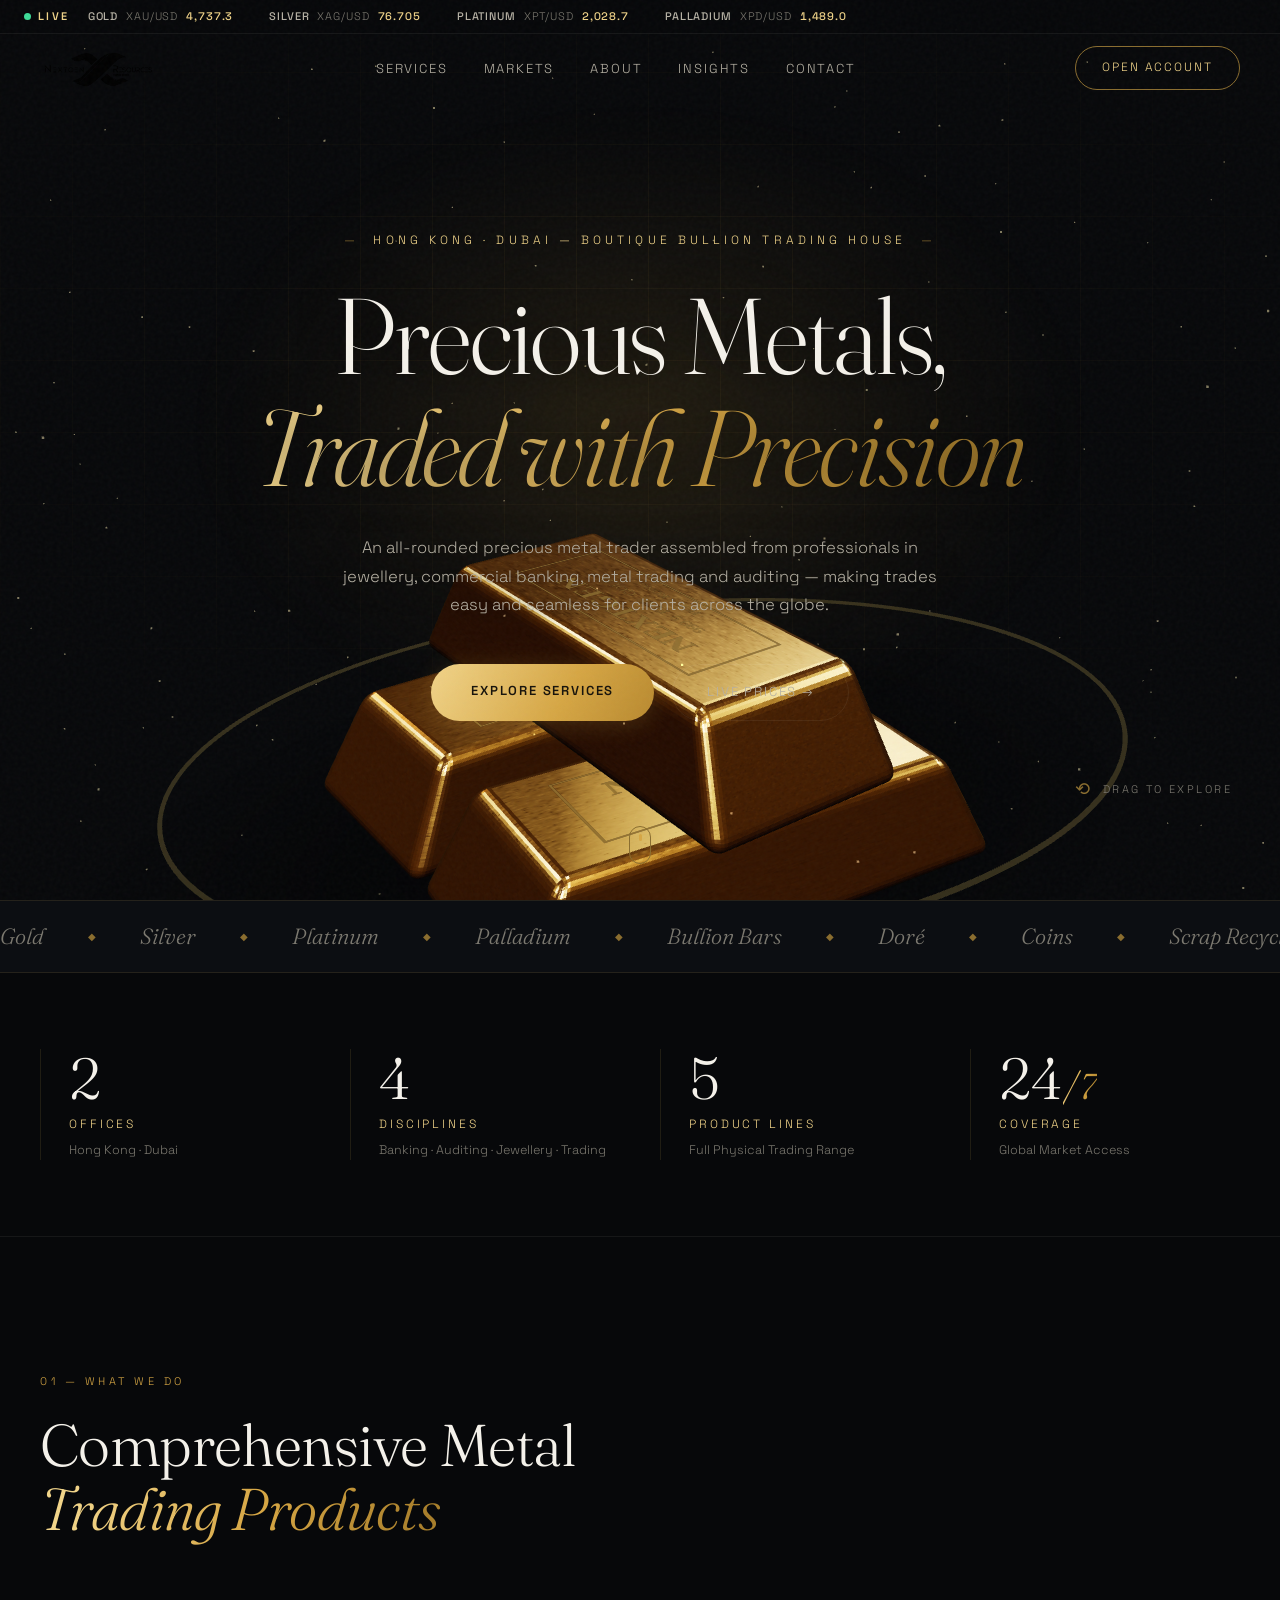
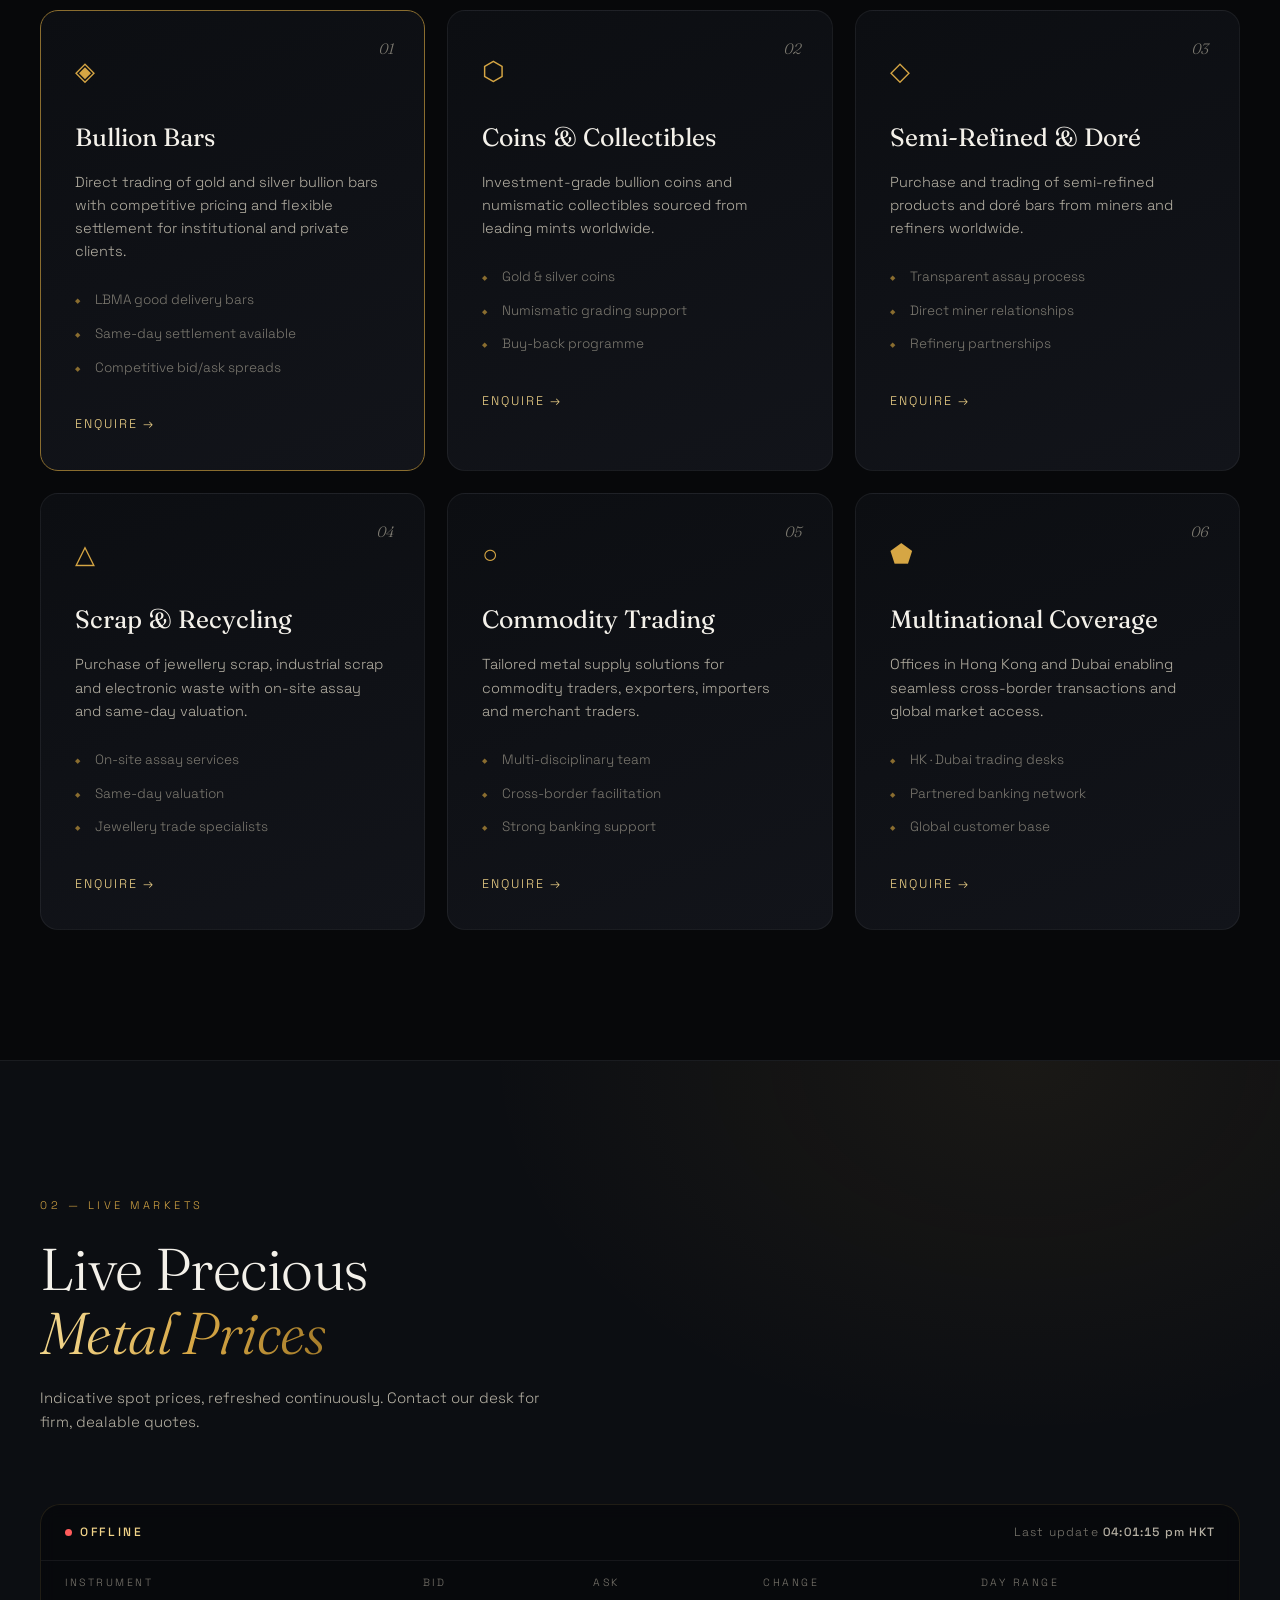
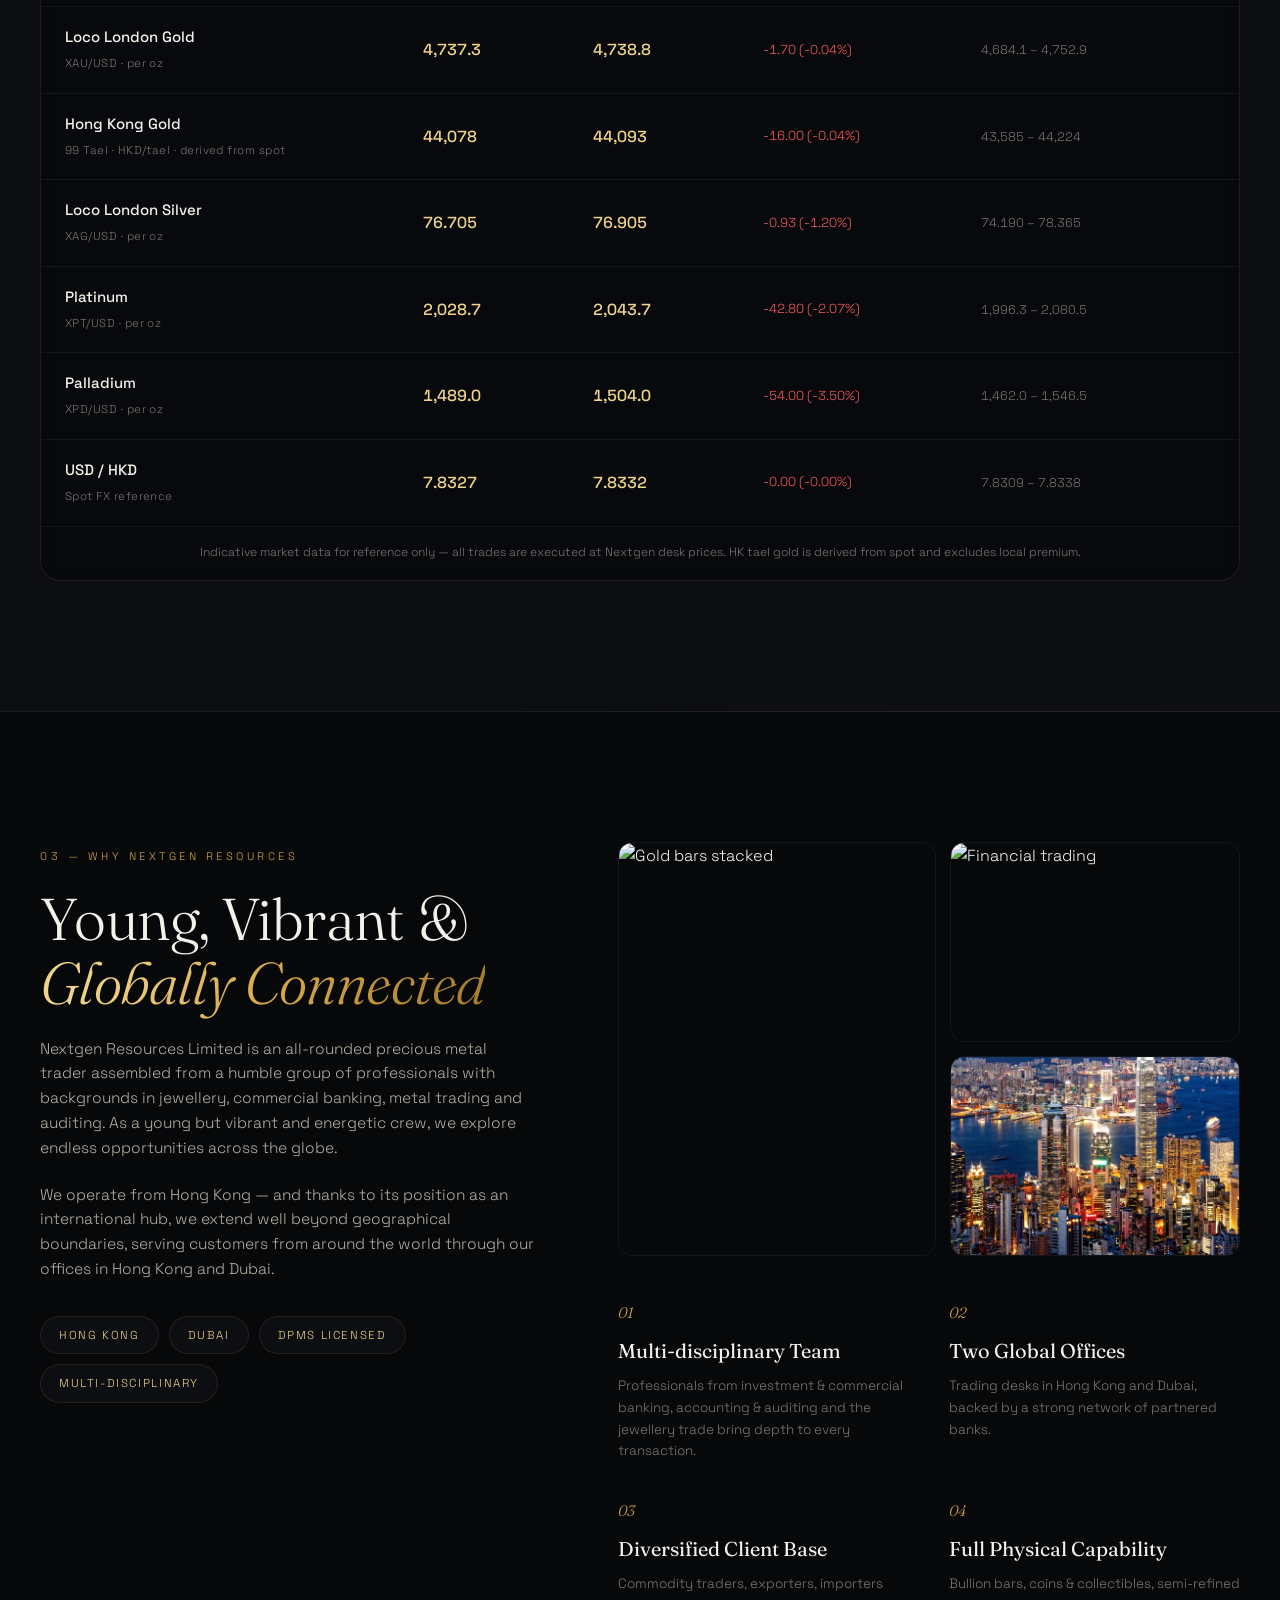
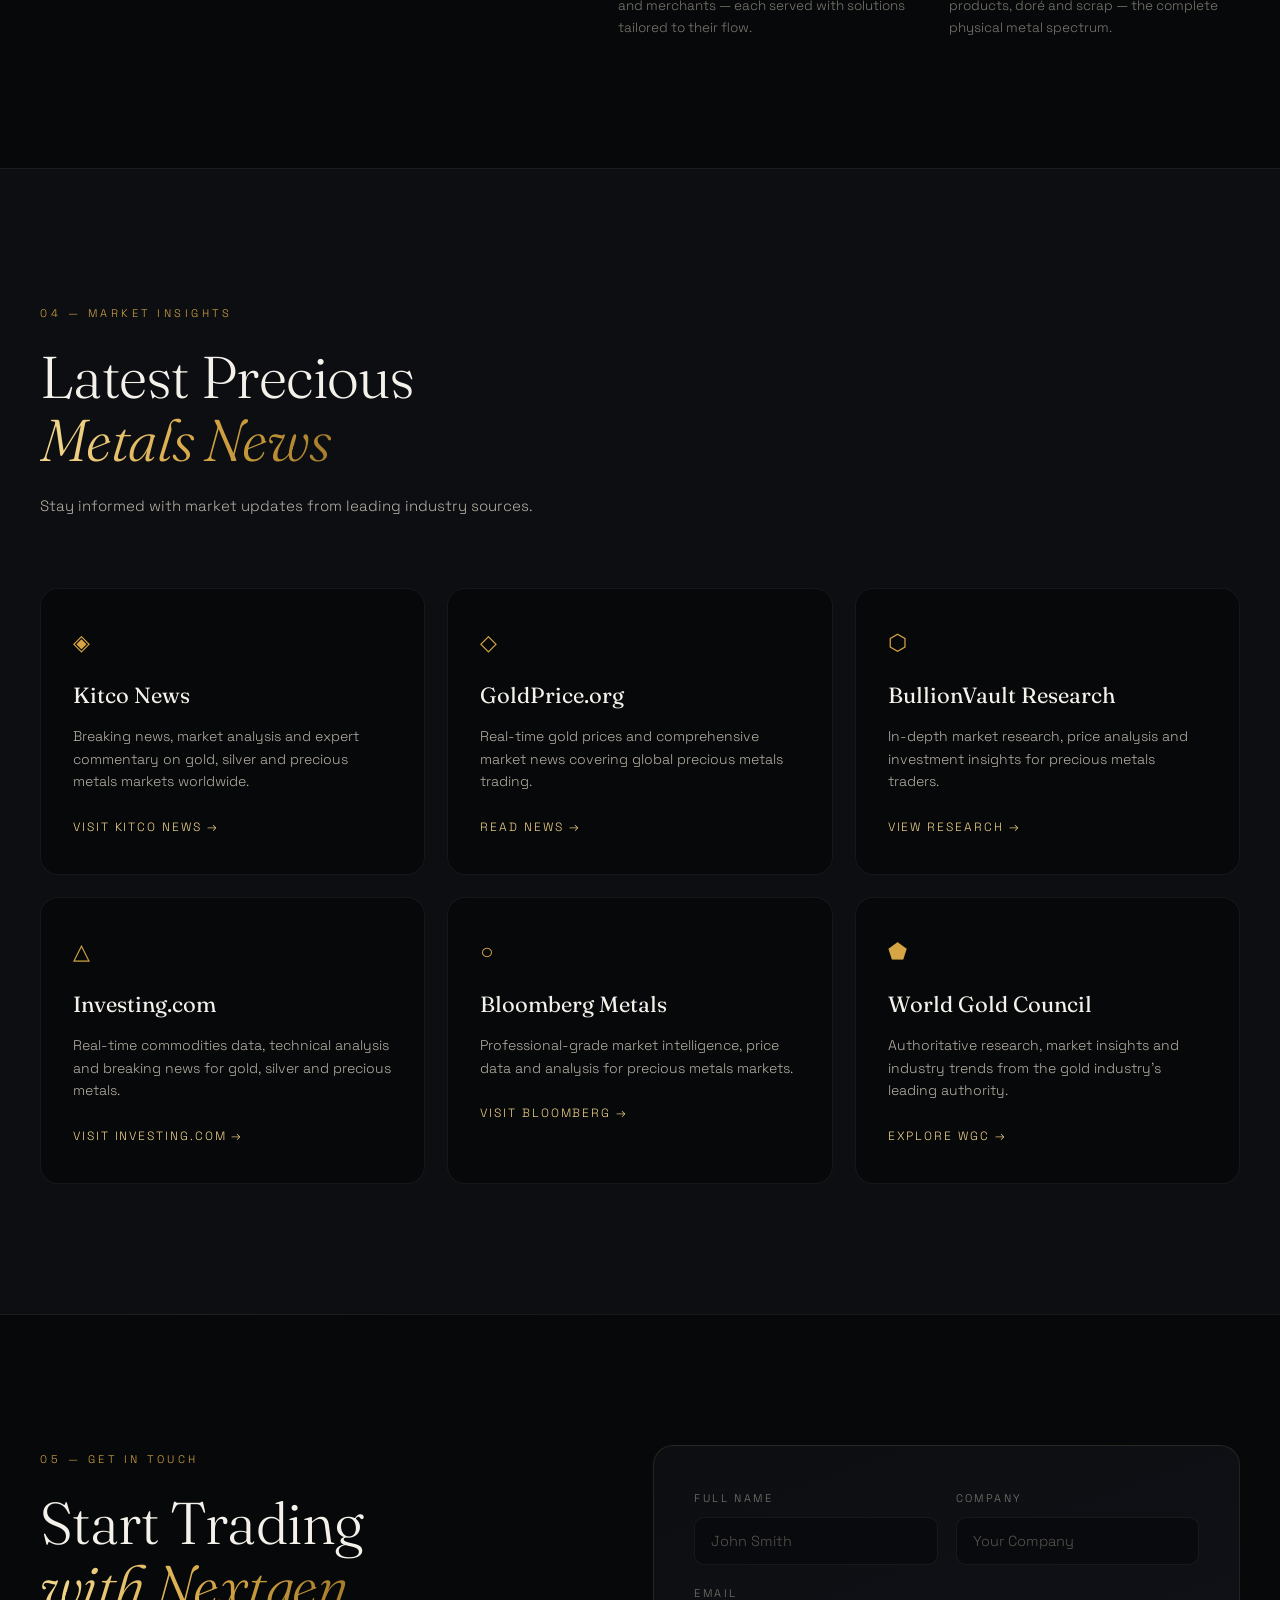
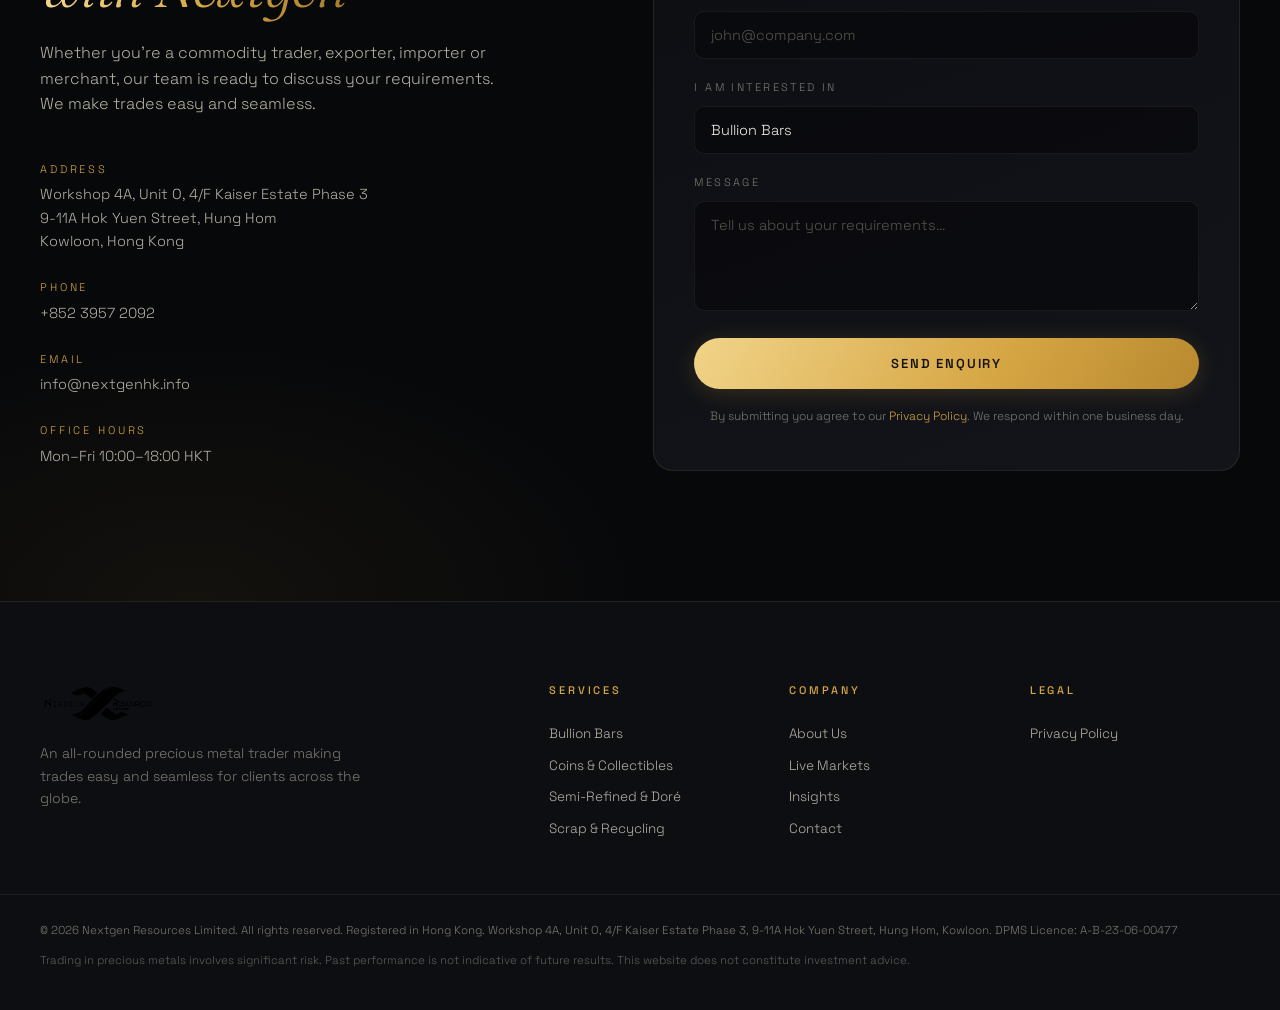
==== commit 61d069d7: "Rework price feed: Worker aggregates real market data as JSON The old approach scraped mq1.wfgold.co" ====
--- a/index.html
+++ b/index.html
@@ -229,7 +229,7 @@
               <span class="range" id="llg-range">—</span>
             </div>
             <div class="price-row" data-metal="gold">
-              <span class="instrument"><b>Hong Kong Gold</b><small>99 Tael Bar · HKD per tael</small></span>
+              <span class="instrument"><b>Hong Kong Gold</b><small>99 Tael · HKD/tael · derived from spot</small></span>
               <span class="px" id="hkg-bid">—</span>
               <span class="px" id="hkg-ask">—</span>
               <span class="change" id="hkg-chg">—</span>
@@ -265,7 +265,7 @@
             </div>
           </div>
         </div>
-        <p class="board-note">Prices are indicative and for reference only — all trades are executed at Nextgen desk prices.</p>
+        <p class="board-note">Indicative market data for reference only — all trades are executed at Nextgen desk prices. HK tael gold is derived from spot and excludes local premium.</p>
       </div>
     </div>
   </section>
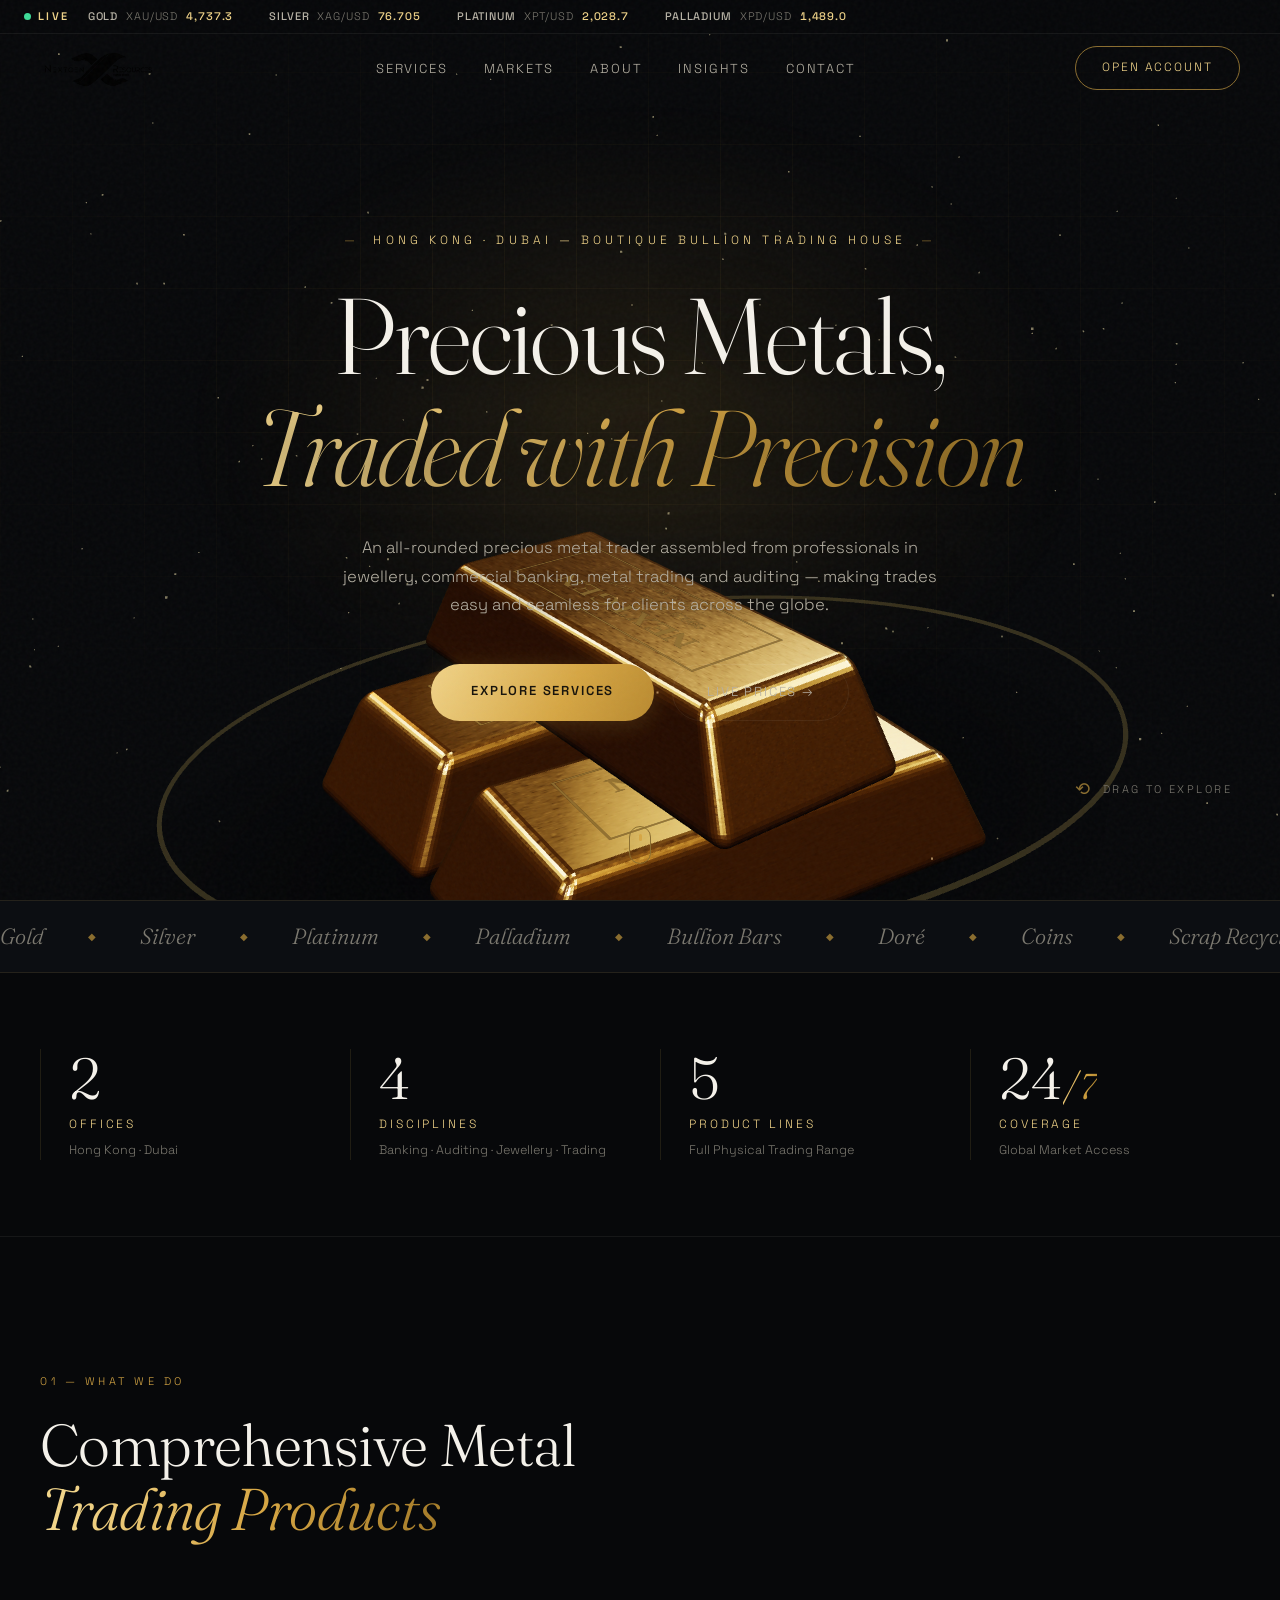
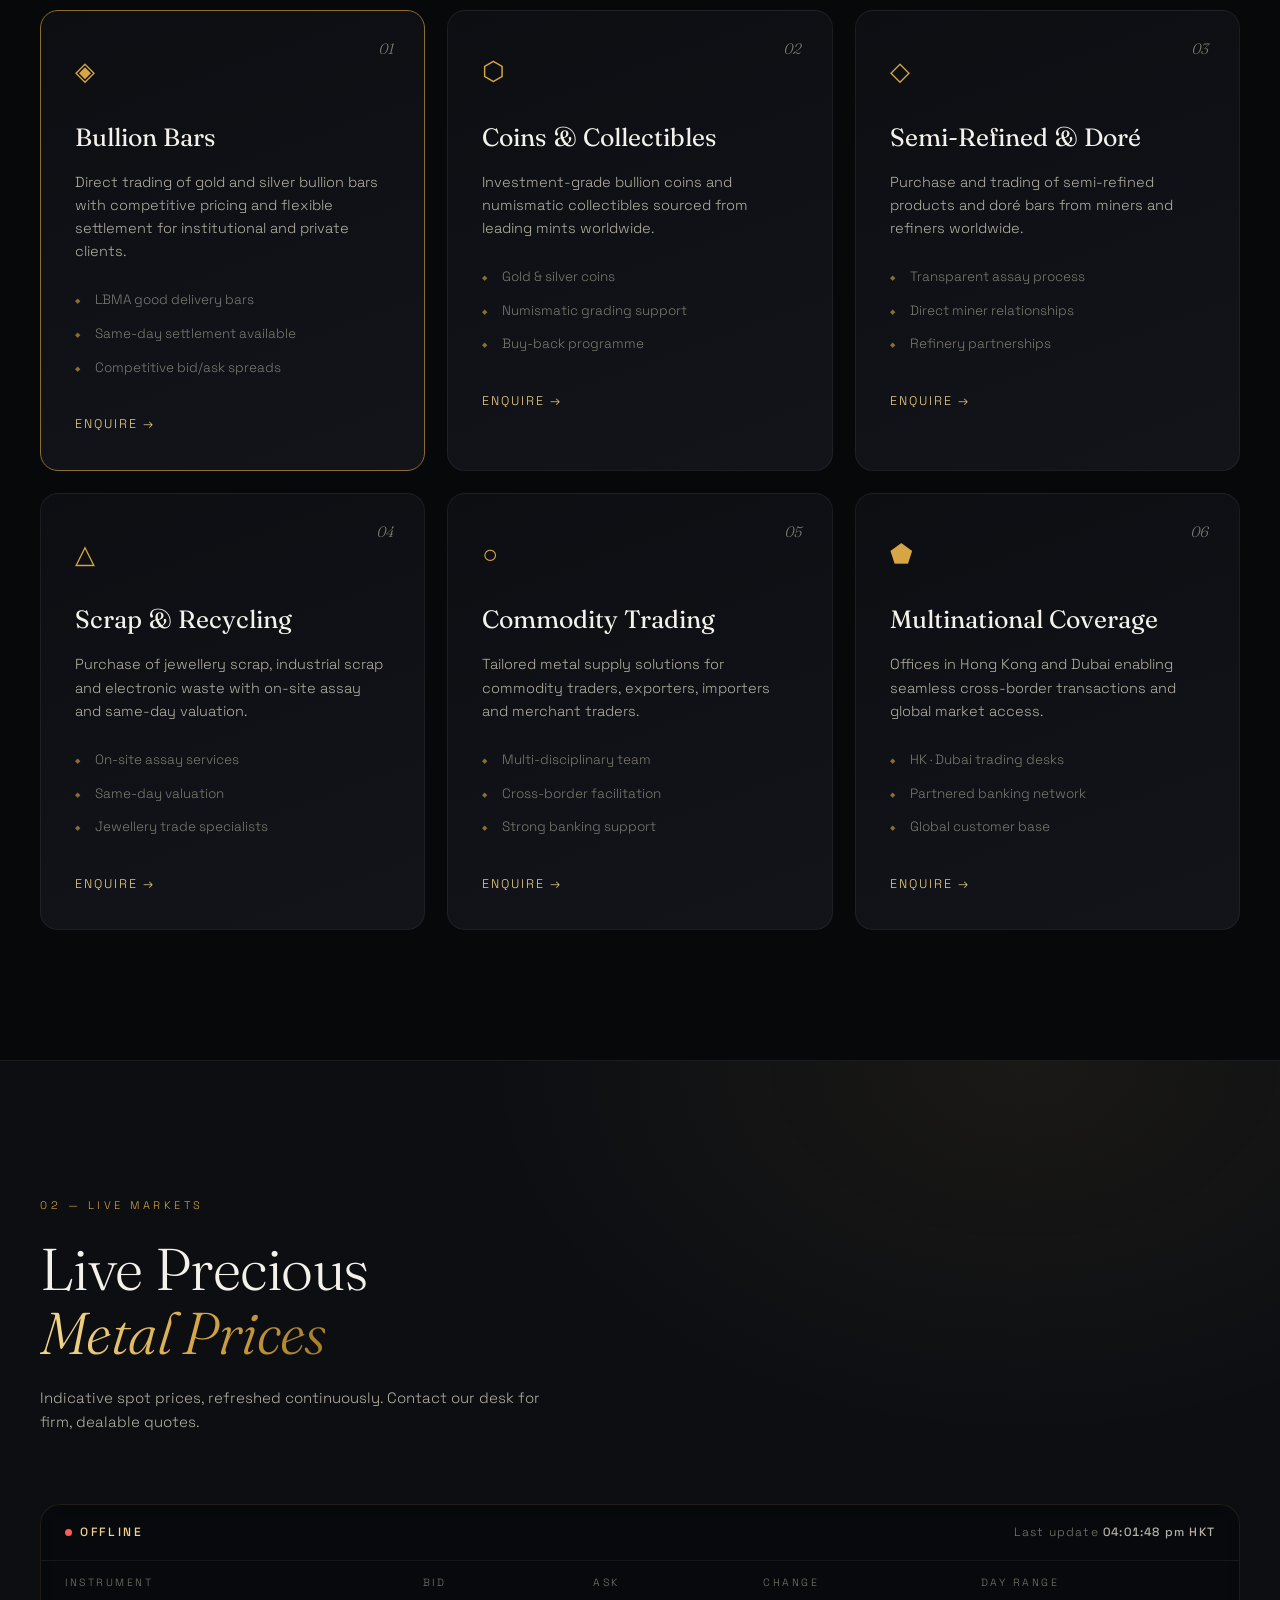
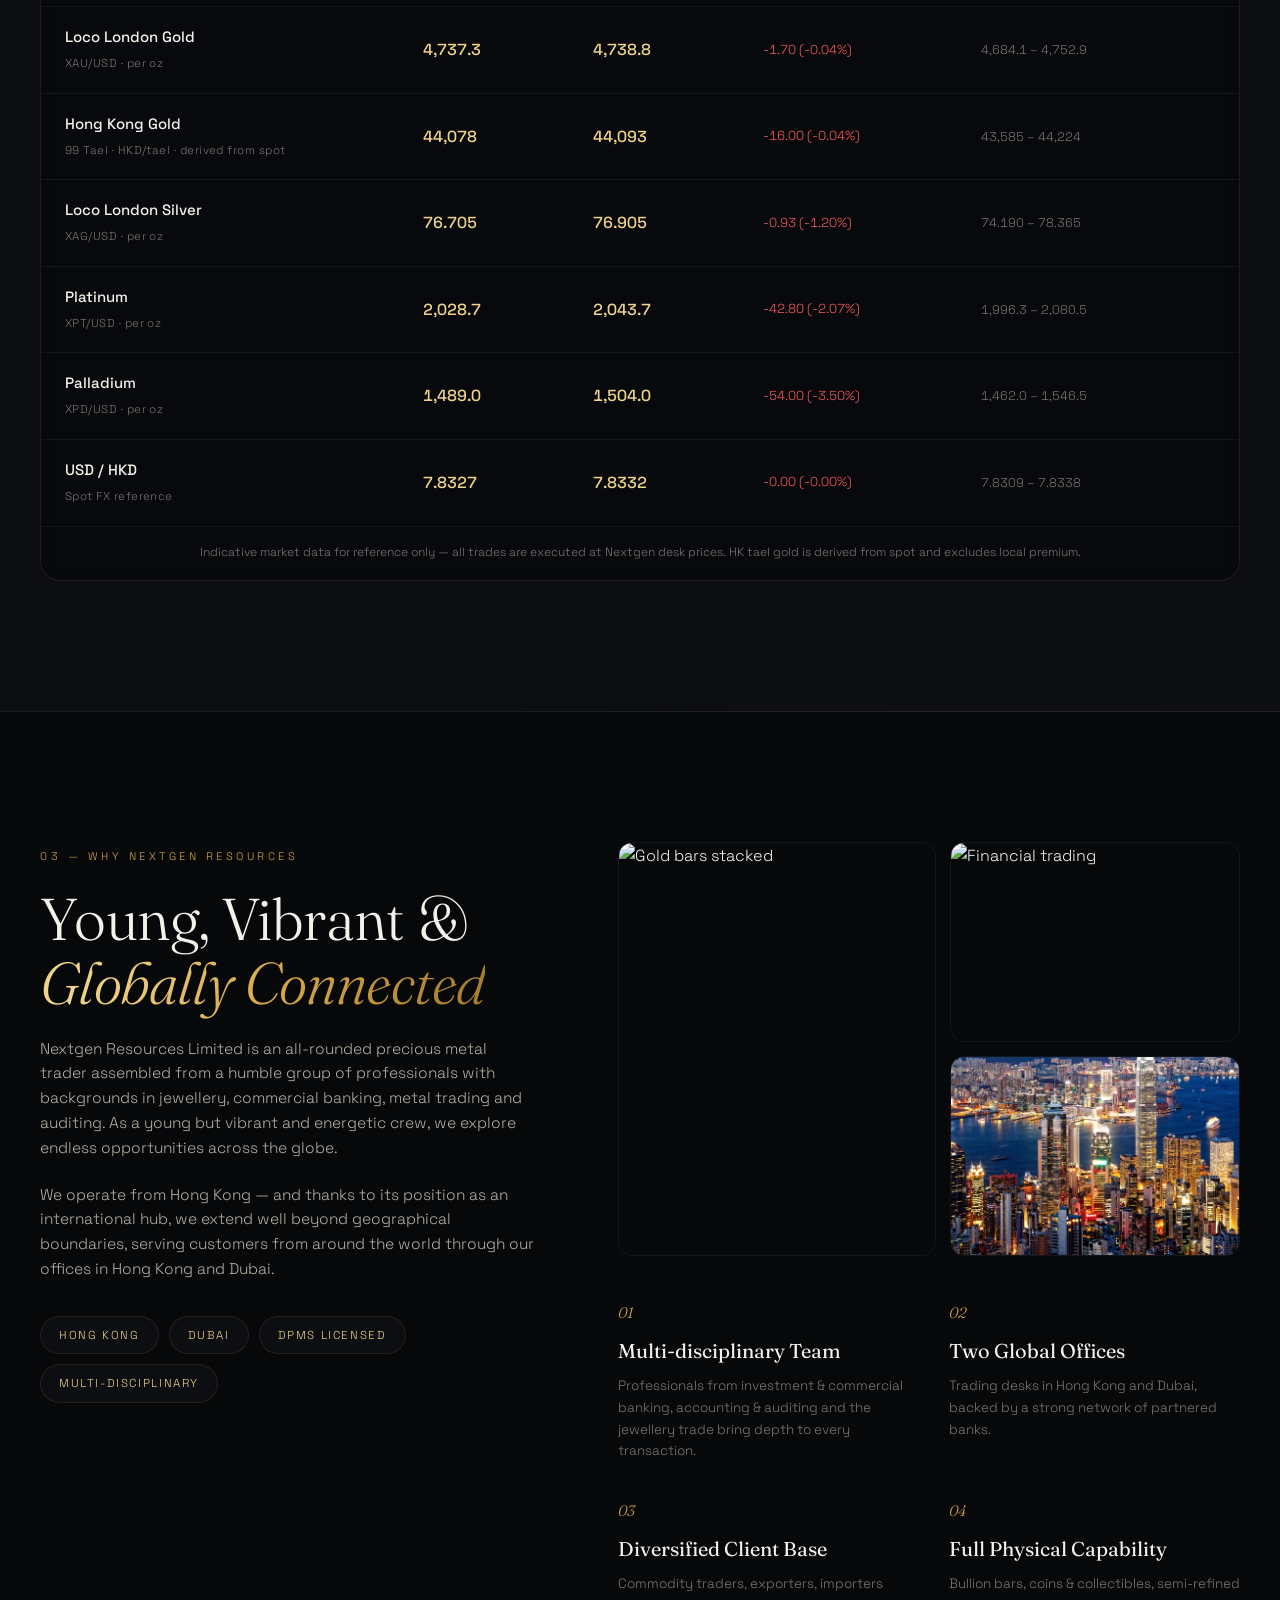
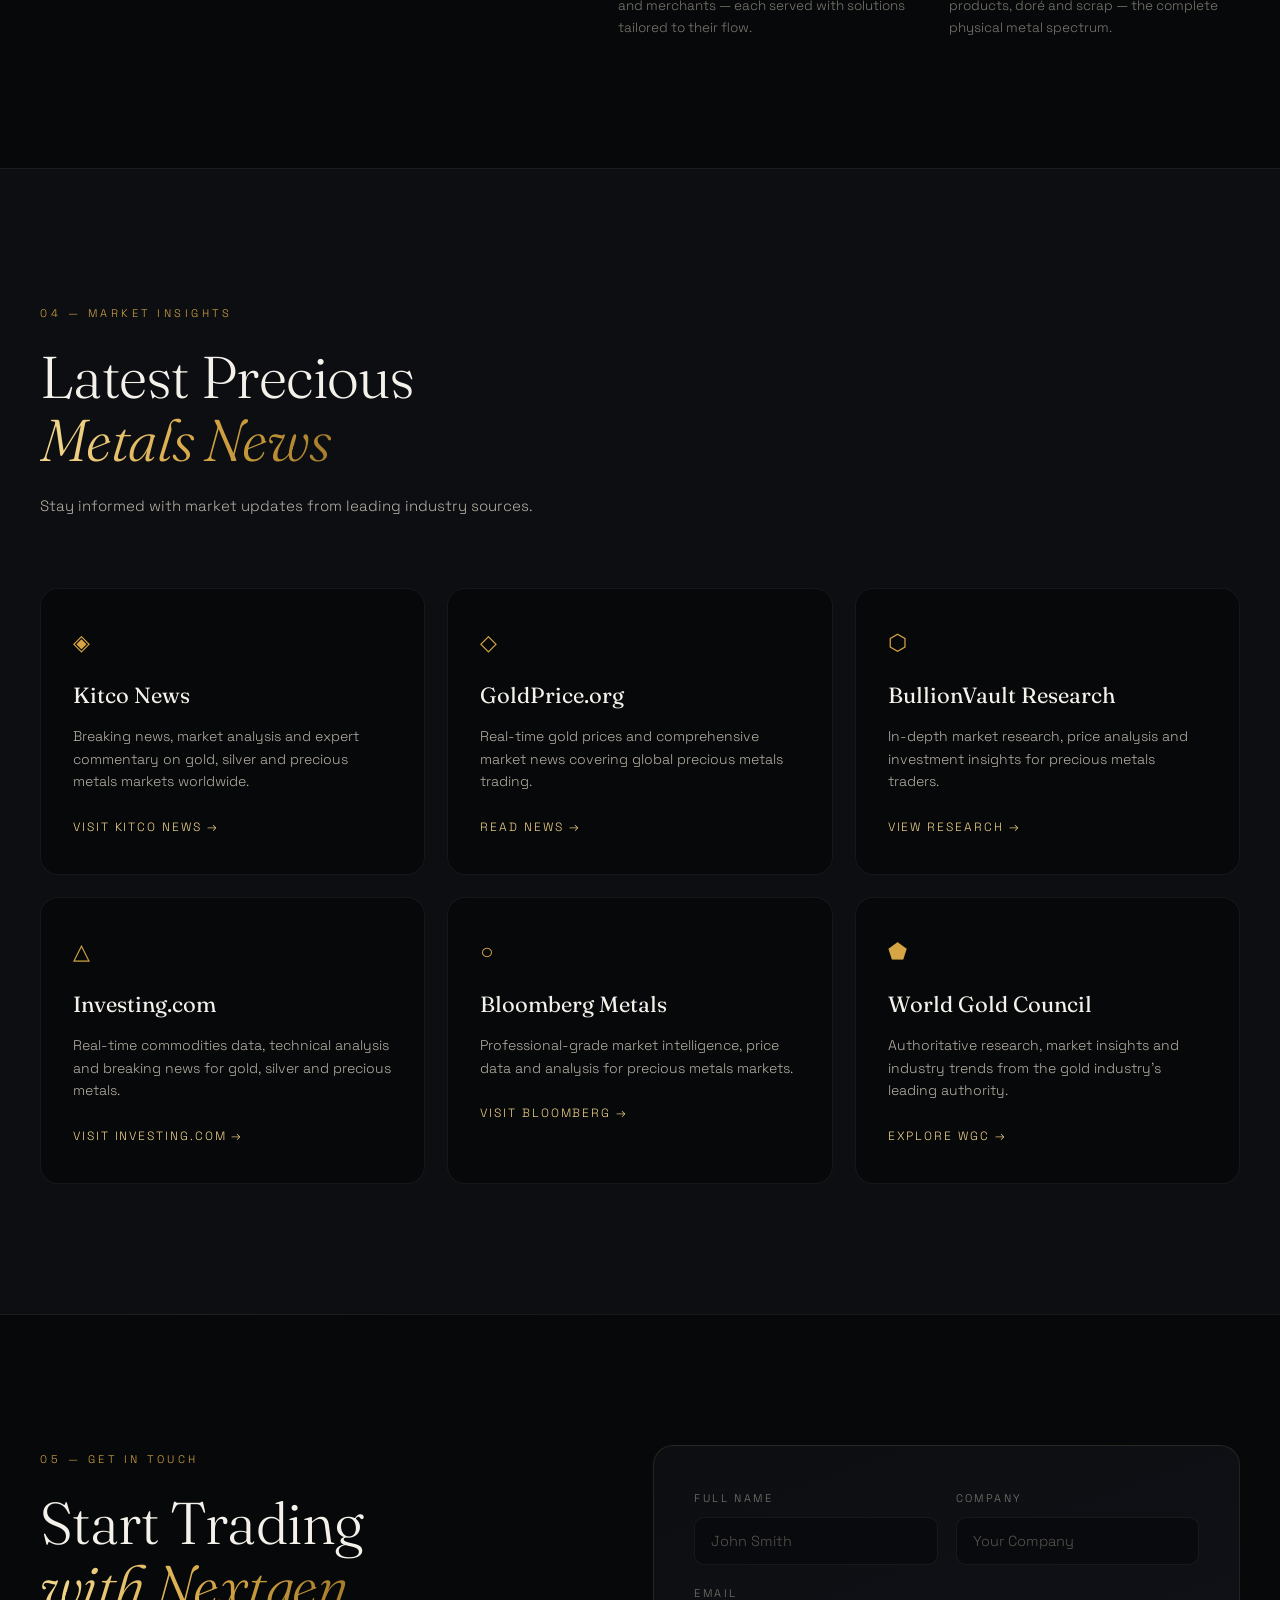
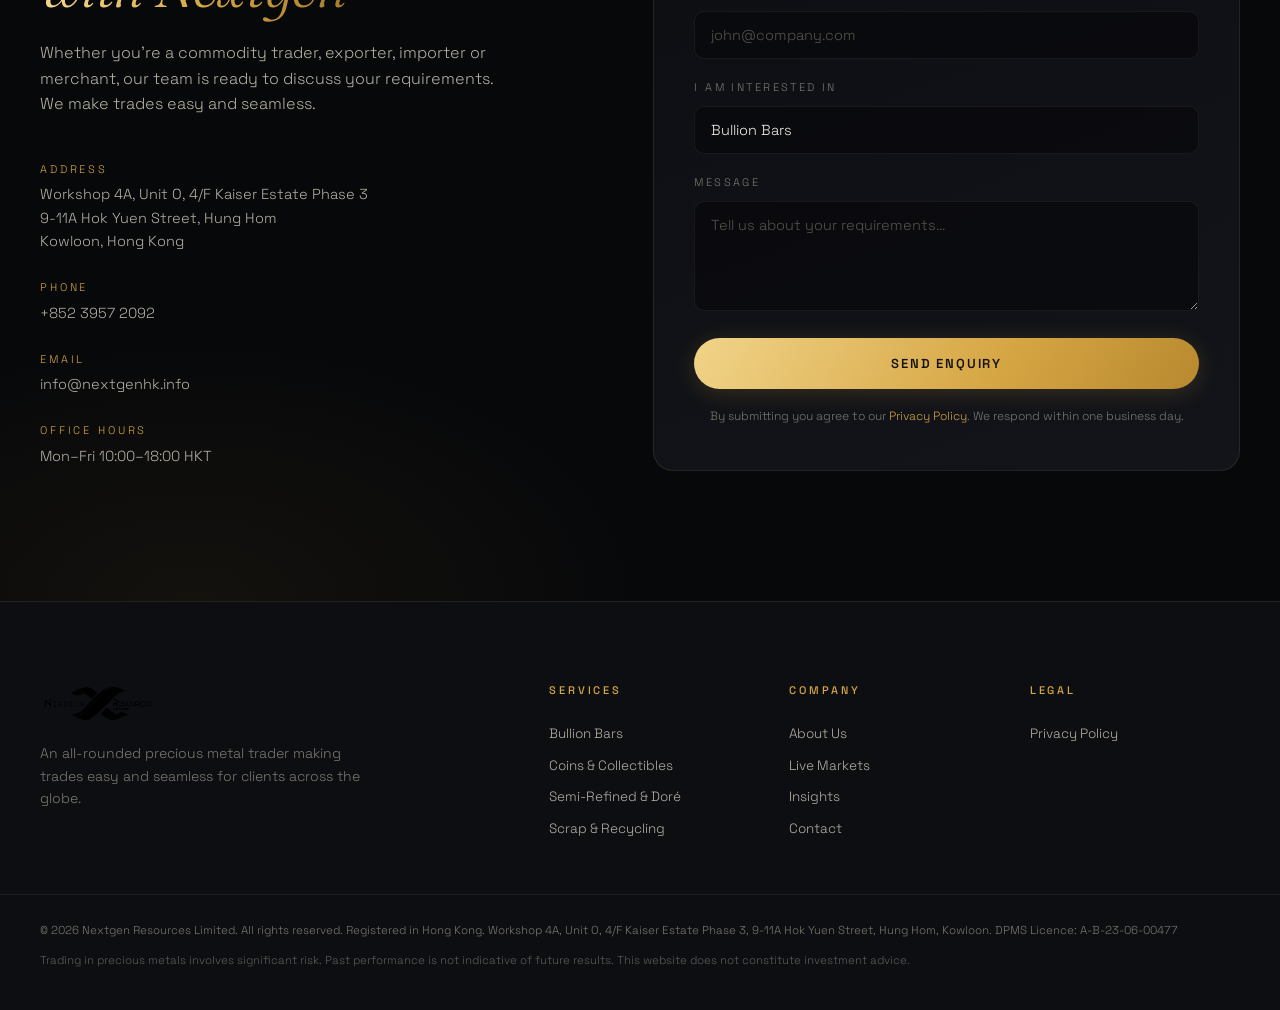
==== commit f6fb4f96: "Temporarily route contact form to founder Gmail for delivery debug FormSubmit AJAX reports success b" ====
--- a/index.html
+++ b/index.html
@@ -392,7 +392,7 @@
           </div>
         </div>
       </div>
-      <form class="contact-form" id="contactForm" action="https://formsubmit.co/info@nextgenhk.info" method="POST">
+      <form class="contact-form" id="contactForm" action="https://formsubmit.co/chrislohk2015@gmail.com" method="POST">
         <!-- FormSubmit configuration -->
         <input type="hidden" name="_subject" value="New Enquiry from Nextgen Website" />
         <input type="hidden" name="_captcha" value="false" />
--- a/style.css
+++ b/style.css
@@ -879,6 +879,14 @@
   box-shadow: 0 0 0 3px rgba(214, 166, 68, 0.1);
 }
 .form-group textarea { resize: vertical; min-height: 110px; }
+.form-status {
+  margin: 0 0 16px;
+  font-size: 13px;
+  text-align: center;
+  min-height: 0;
+}
+.form-status.ok  { color: var(--up); }
+.form-status.err { color: var(--down); }
 .form-note {
   margin-top: 18px;
   font-size: 12px;
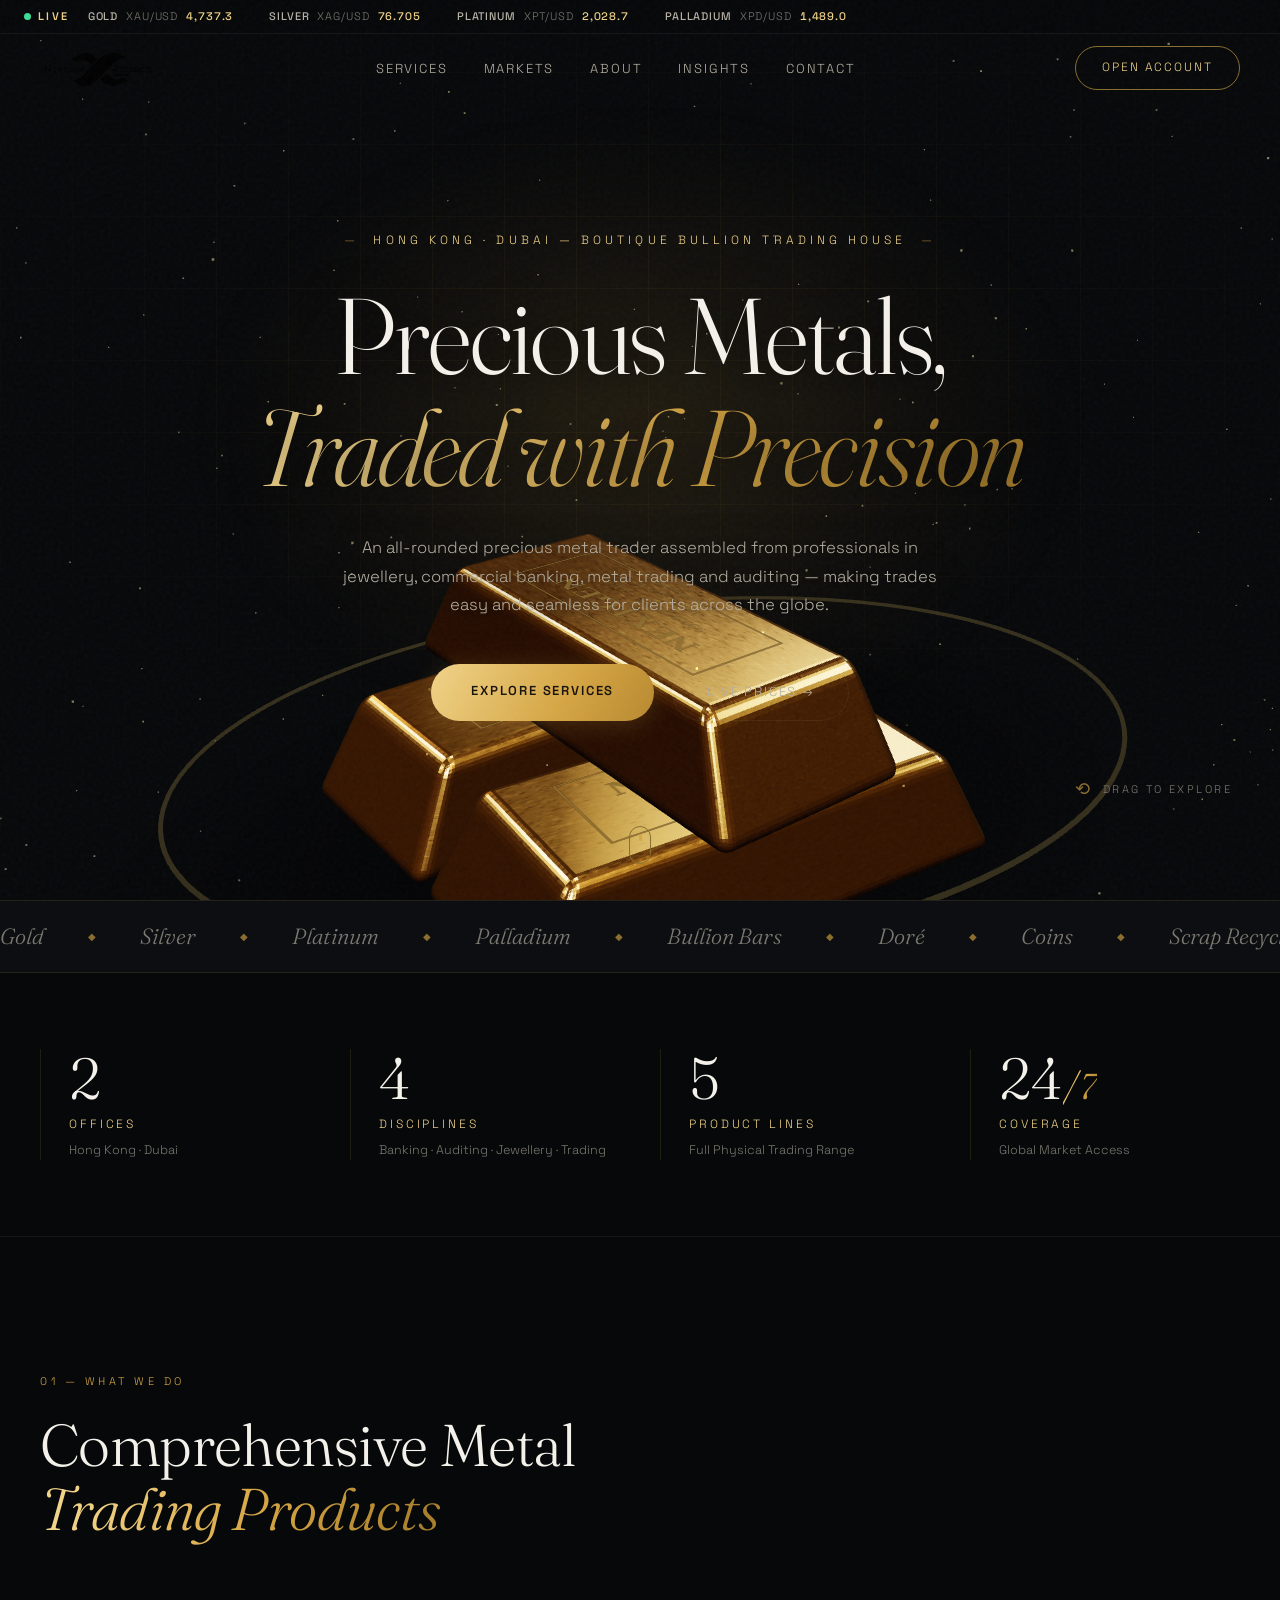
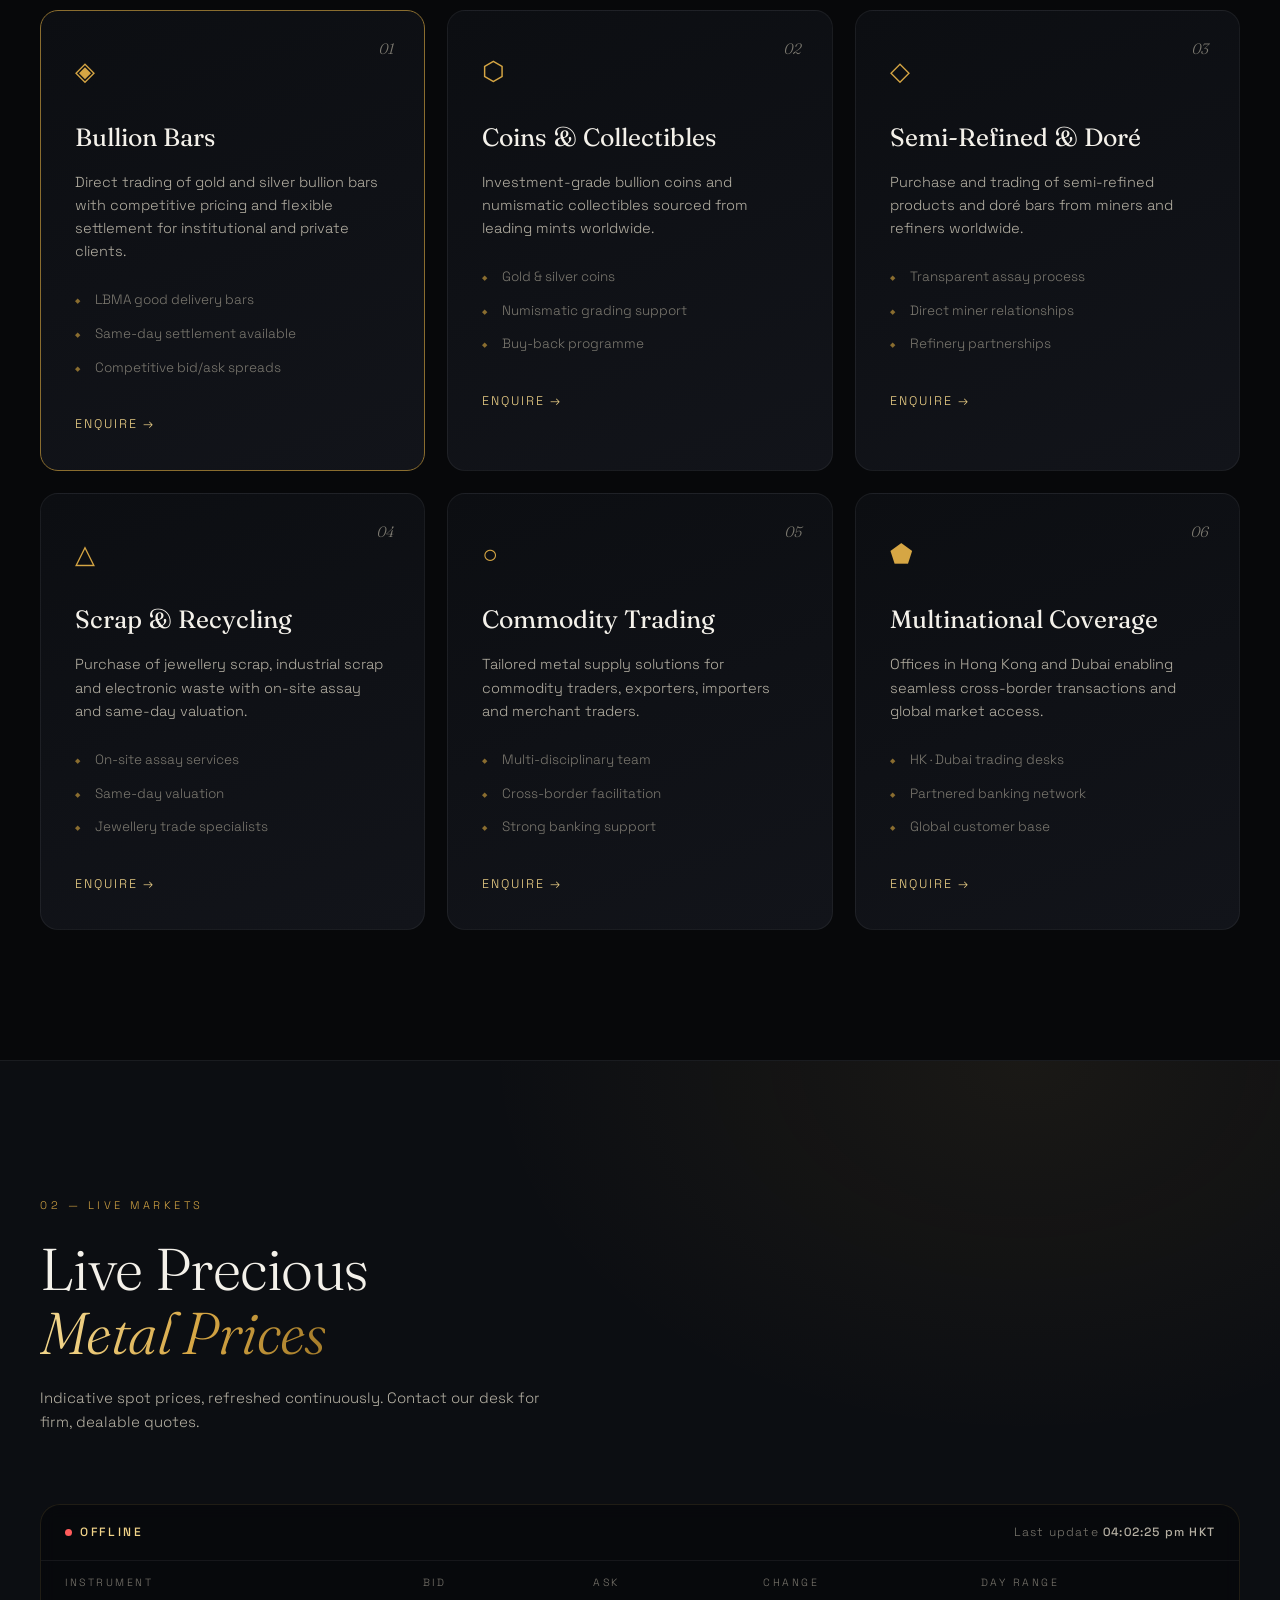
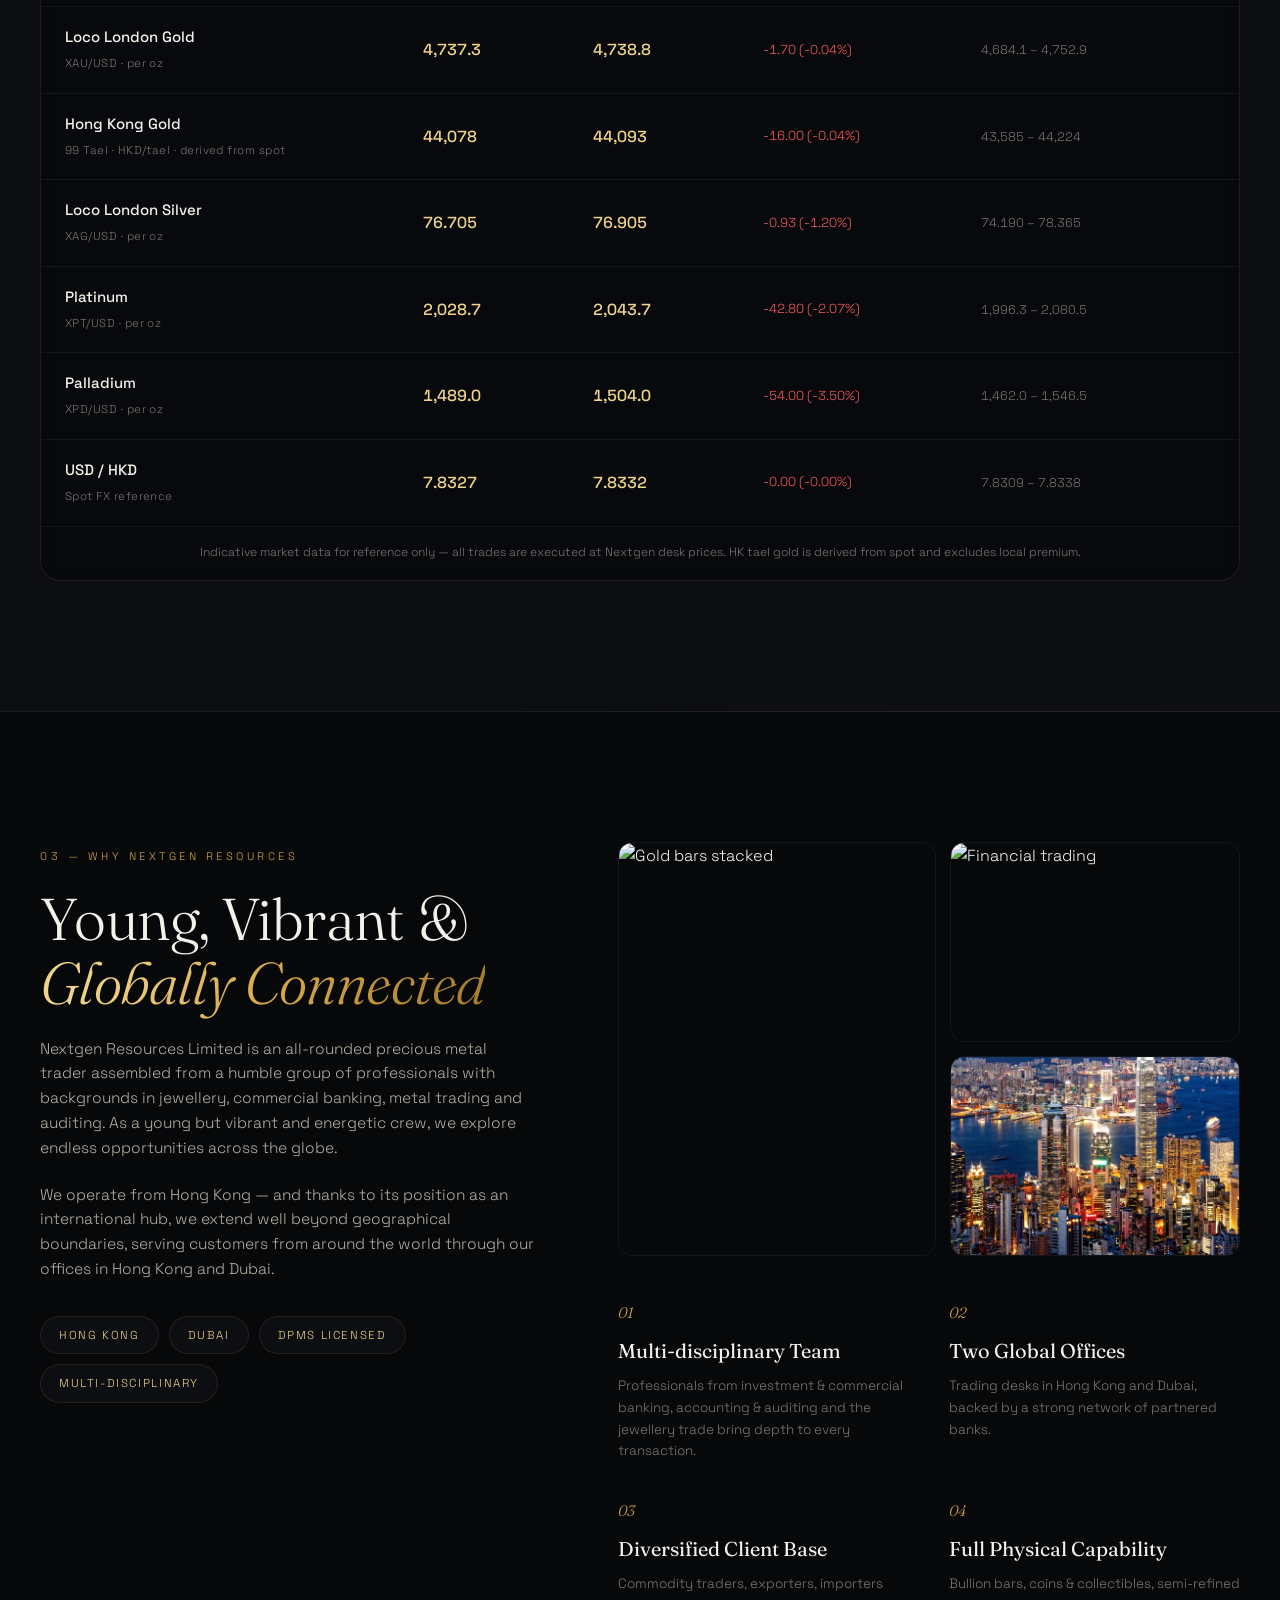
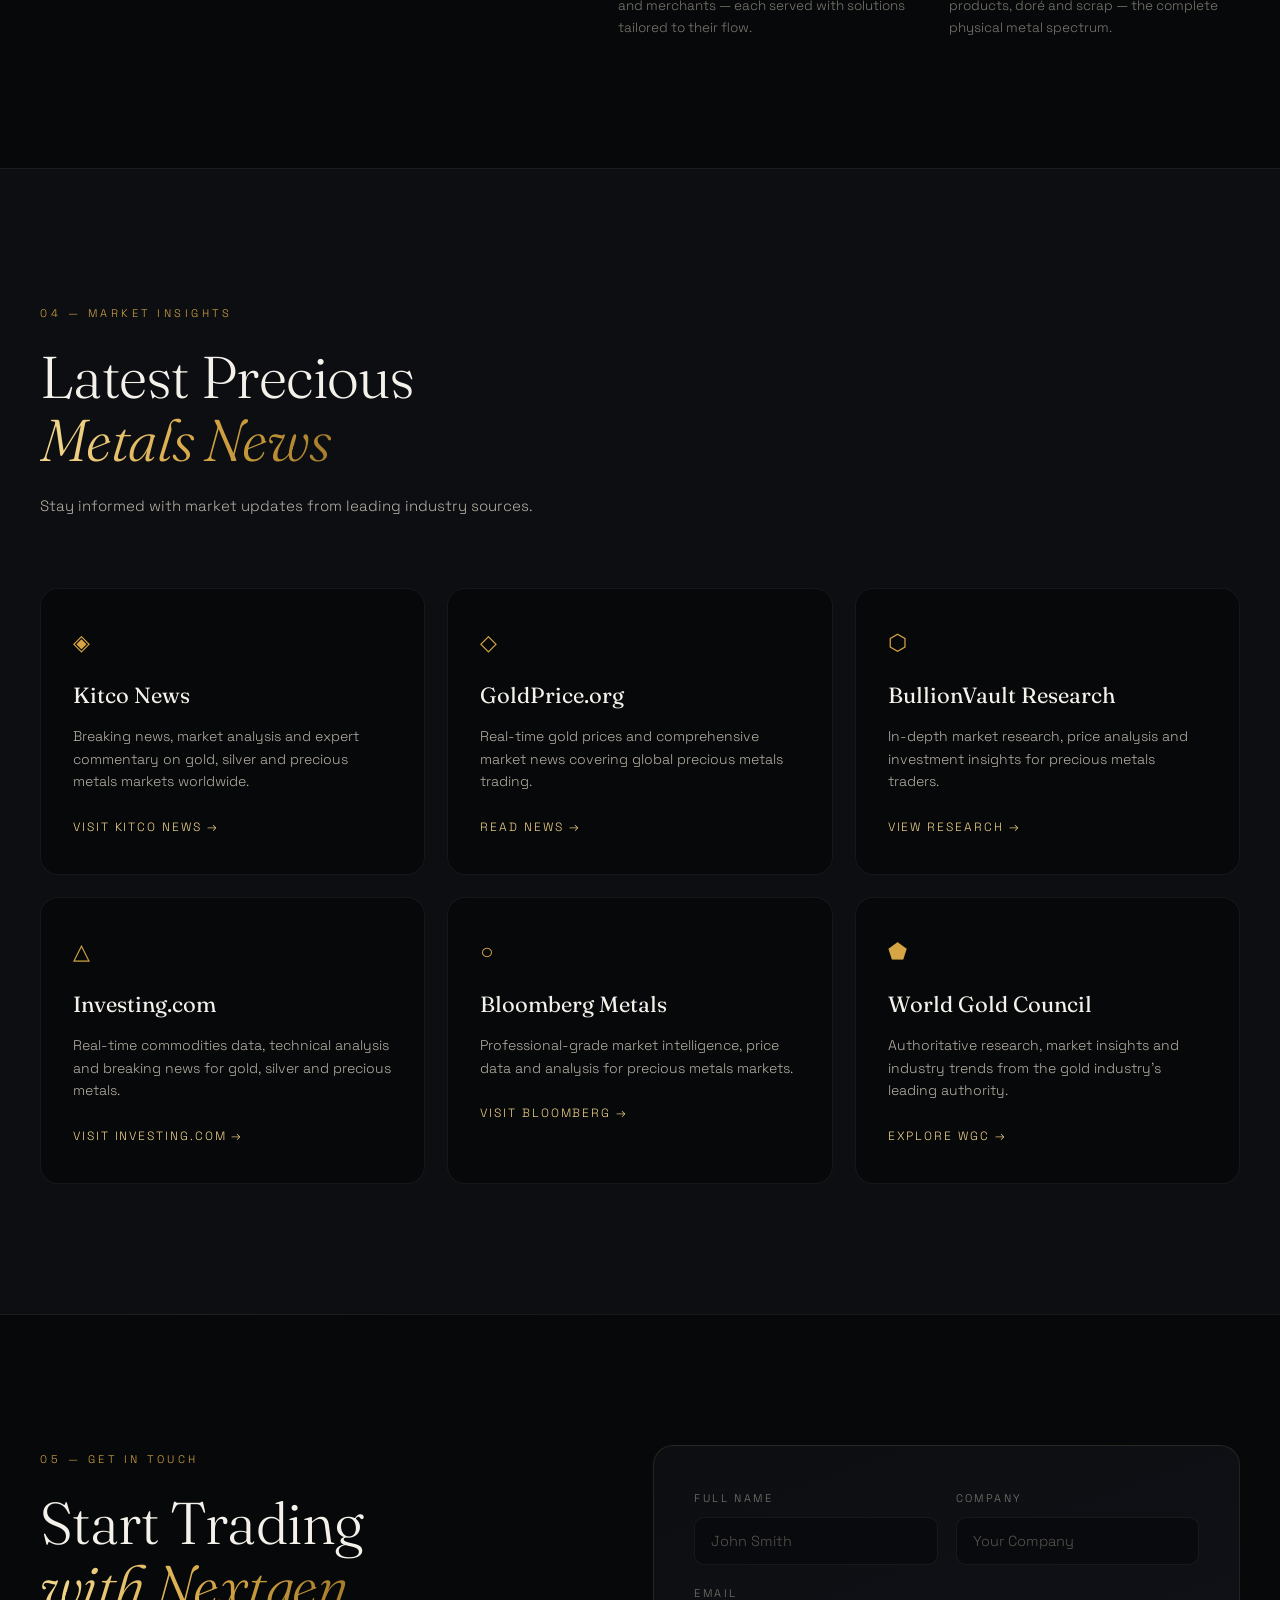
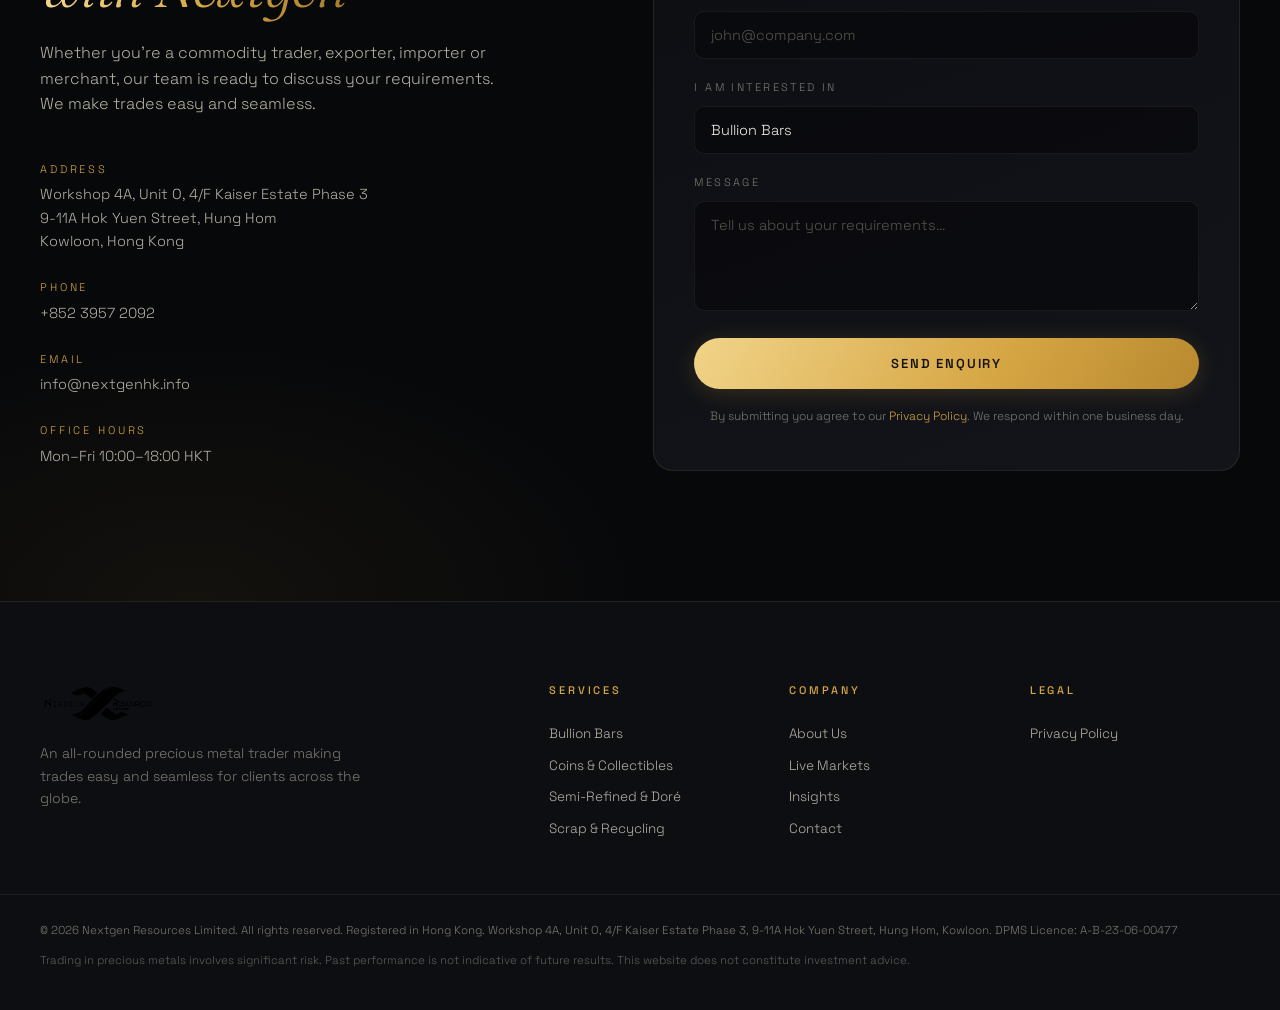
==== commit ba52e50e: "Convert contact form to Web3Forms (access key pending) FormSubmit silently drops submissions even to" ====
--- a/index.html
+++ b/index.html
@@ -392,14 +392,13 @@
           </div>
         </div>
       </div>
-      <form class="contact-form" id="contactForm" action="https://formsubmit.co/chrislohk2015@gmail.com" method="POST">
-        <!-- FormSubmit configuration -->
-        <input type="hidden" name="_subject" value="New Enquiry from Nextgen Website" />
-        <input type="hidden" name="_captcha" value="false" />
-        <input type="hidden" name="_template" value="table" />
-        <input type="hidden" name="_next" value="https://www.nextgenhk.info/#contact" />
+      <form class="contact-form" id="contactForm" action="https://api.web3forms.com/submit" method="POST">
+        <!-- Web3Forms configuration -->
+        <input type="hidden" name="access_key" value="WEB3FORMS_ACCESS_KEY" />
+        <input type="hidden" name="subject" value="New Enquiry from Nextgen Website" />
+        <input type="hidden" name="from_name" value="Nextgen Website" />
         <!-- Honeypot spam protection -->
-        <input type="text" name="_honey" style="display:none" />
+        <input type="checkbox" name="botcheck" style="display:none" tabindex="-1" autocomplete="off" />
         <div class="form-row">
           <div class="form-group">
             <label for="name">Full Name</label>
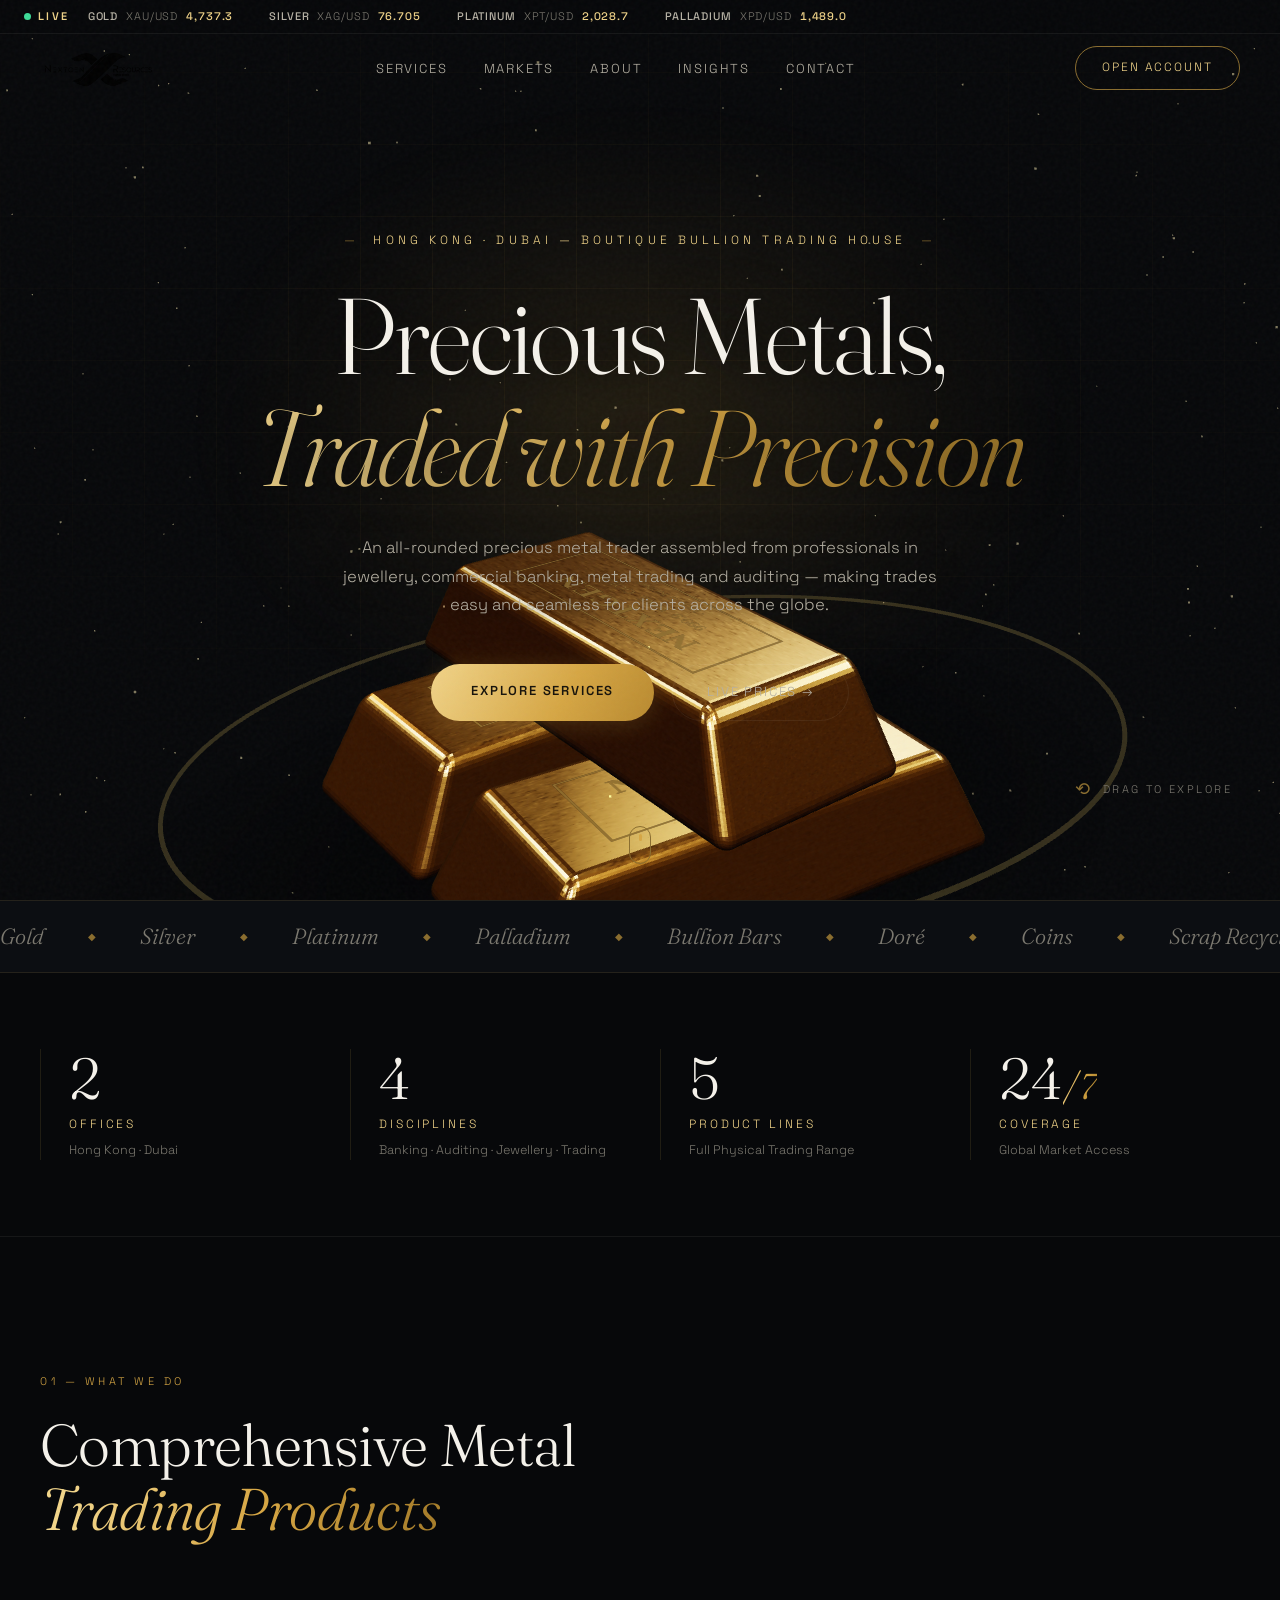
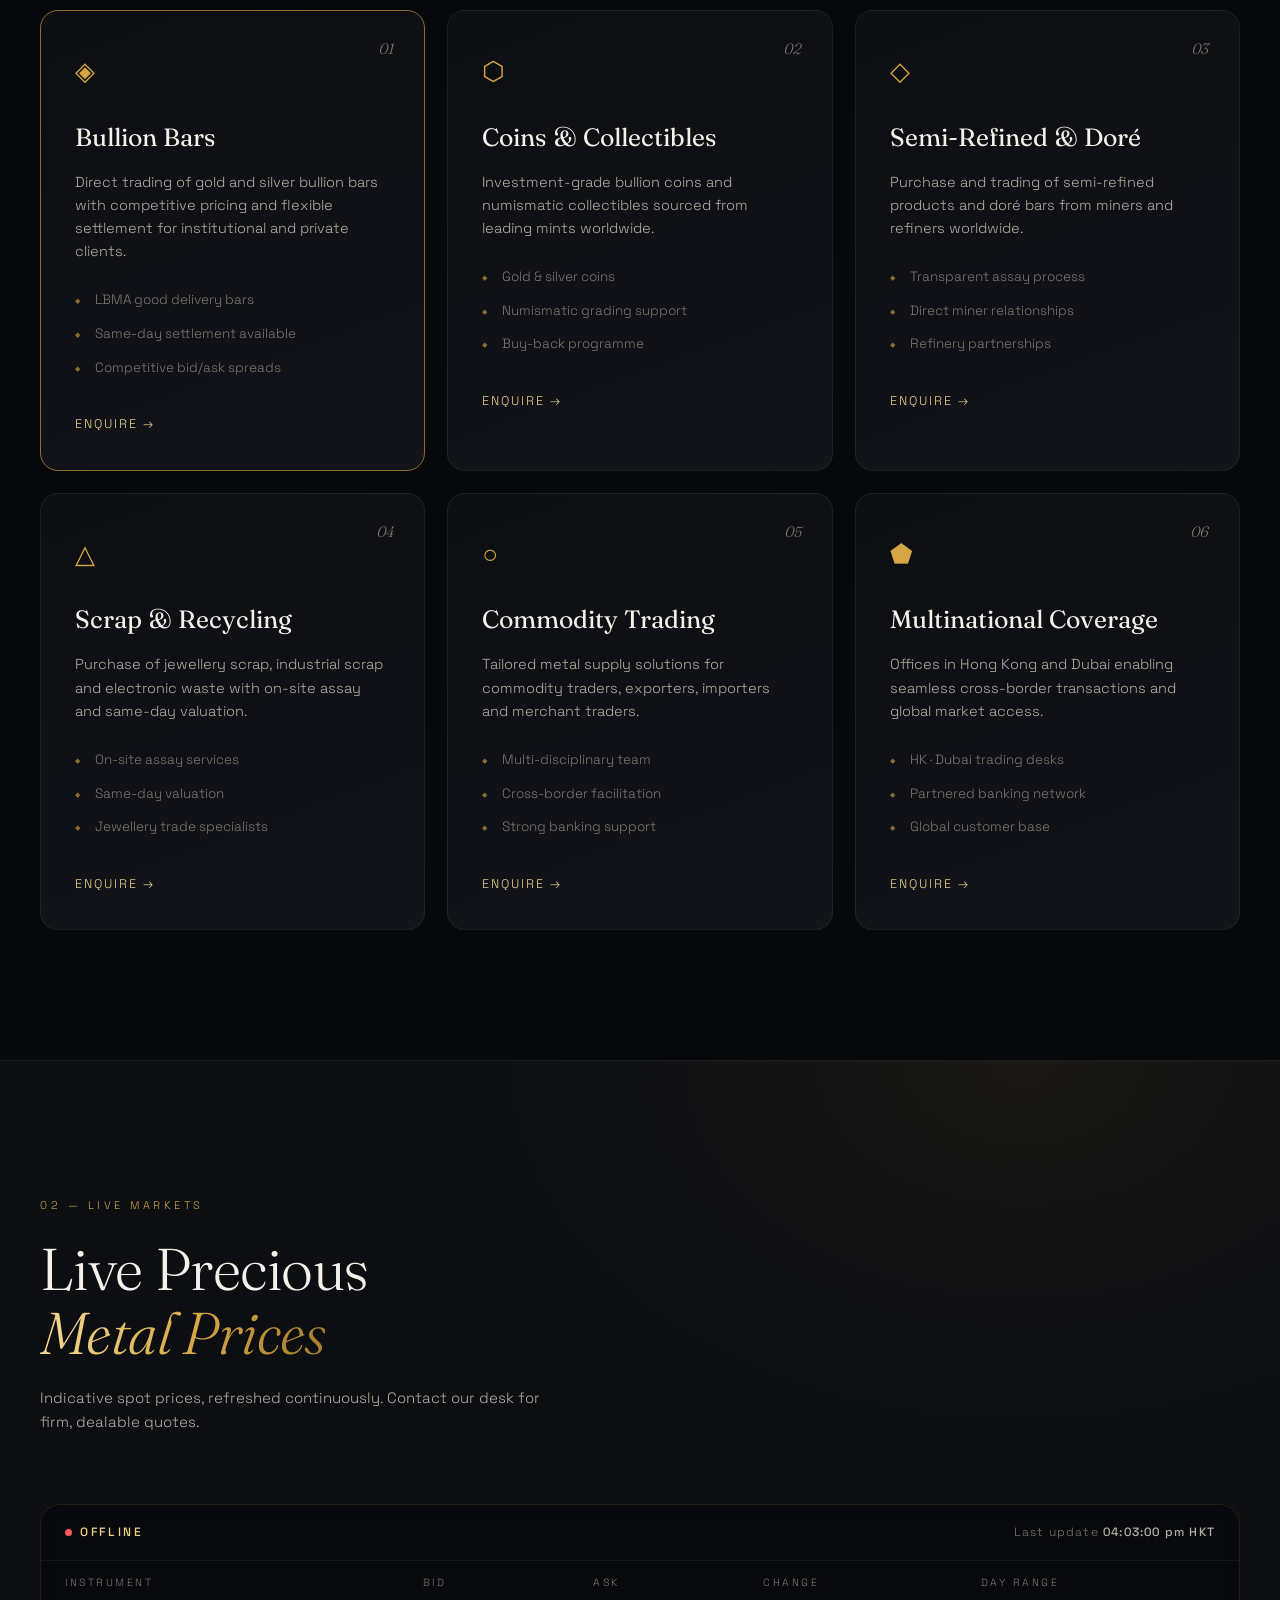
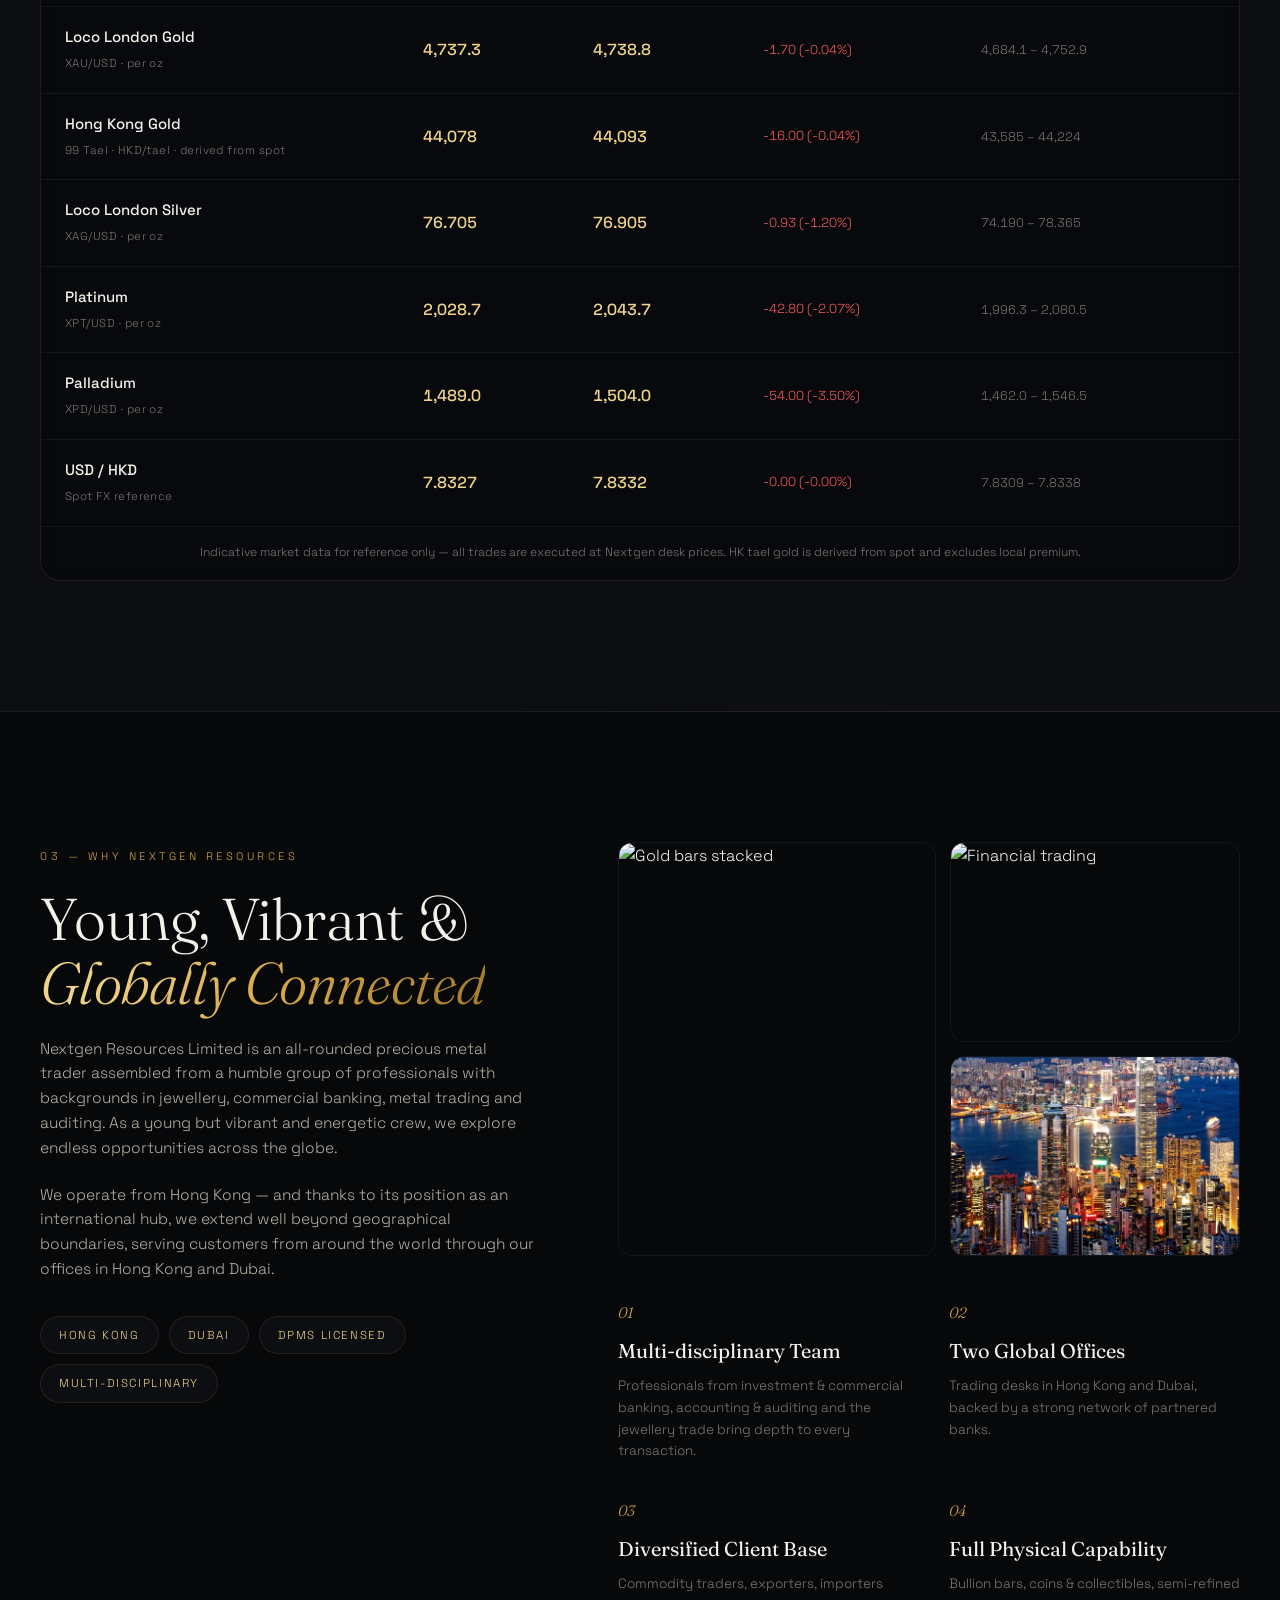
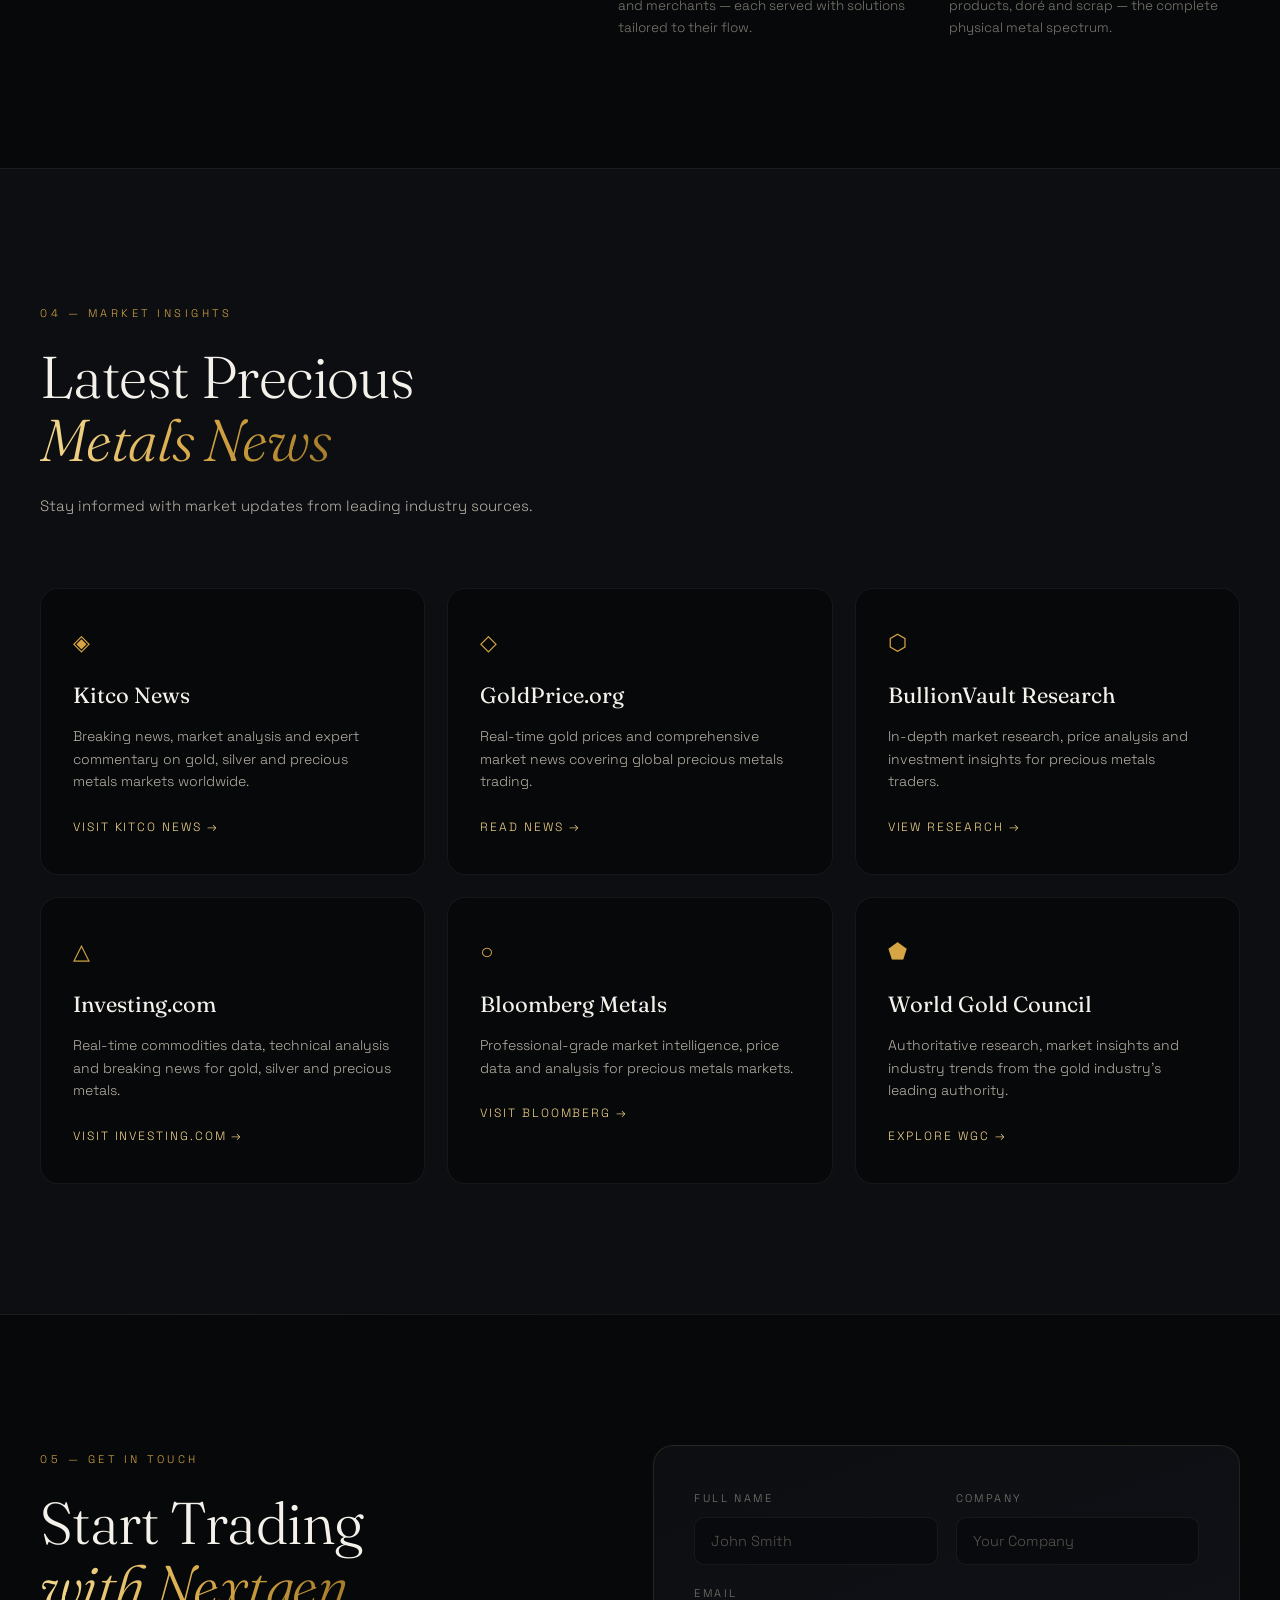
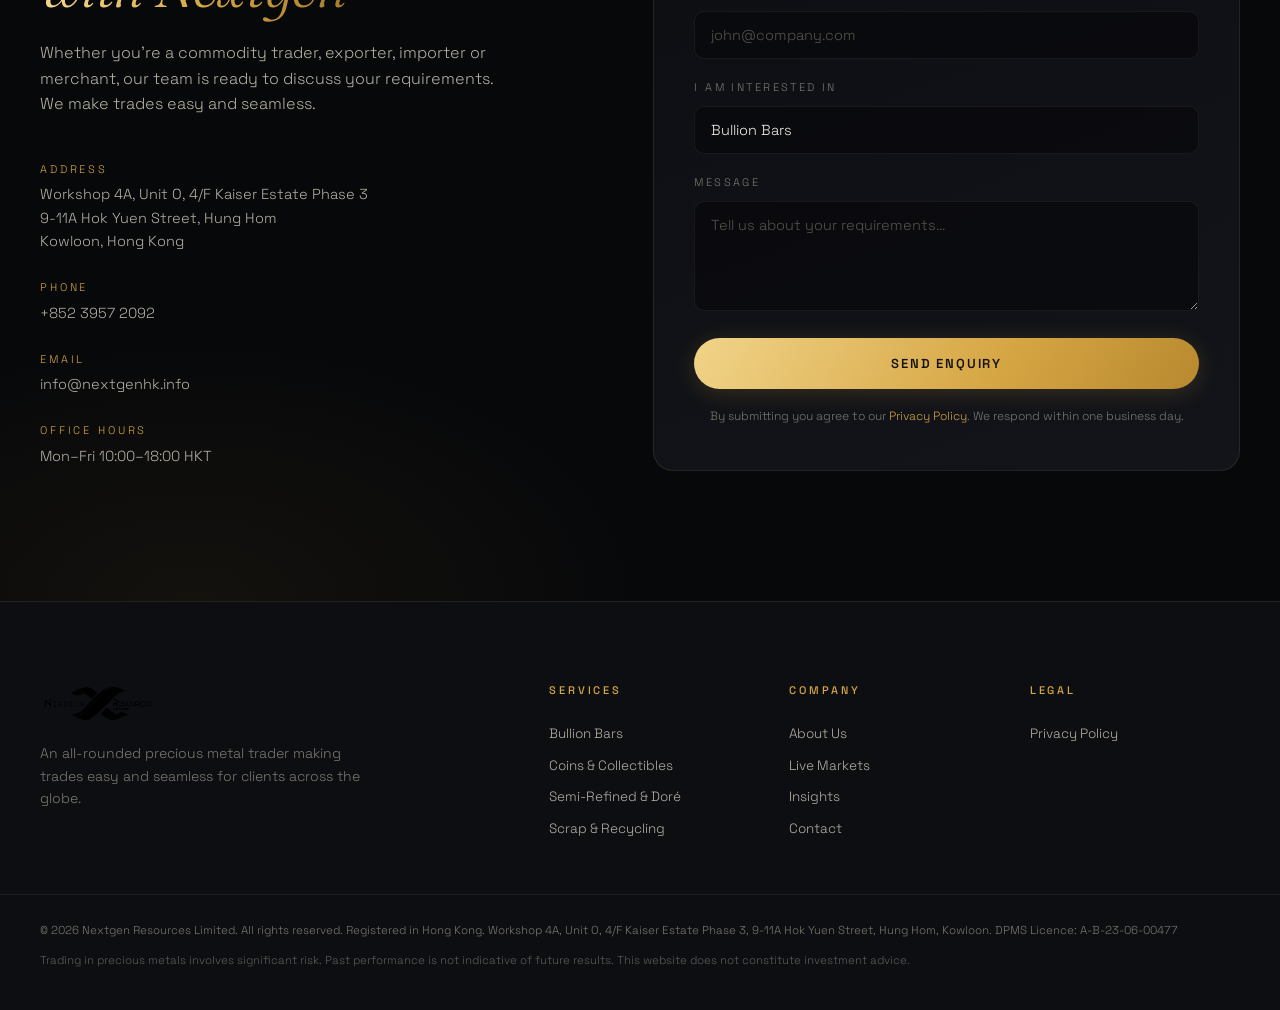
==== commit 0bbd197c: "Set Web3Forms access key for contact form (Web3Forms access keys are public client-side identifiers " ====
--- a/index.html
+++ b/index.html
@@ -394,7 +394,7 @@
       </div>
       <form class="contact-form" id="contactForm" action="https://api.web3forms.com/submit" method="POST">
         <!-- Web3Forms configuration -->
-        <input type="hidden" name="access_key" value="WEB3FORMS_ACCESS_KEY" />
+        <input type="hidden" name="access_key" value="54599a2c-5f0f-4fe6-9cd0-826748273ddc" />
         <input type="hidden" name="subject" value="New Enquiry from Nextgen Website" />
         <input type="hidden" name="from_name" value="Nextgen Website" />
         <!-- Honeypot spam protection -->
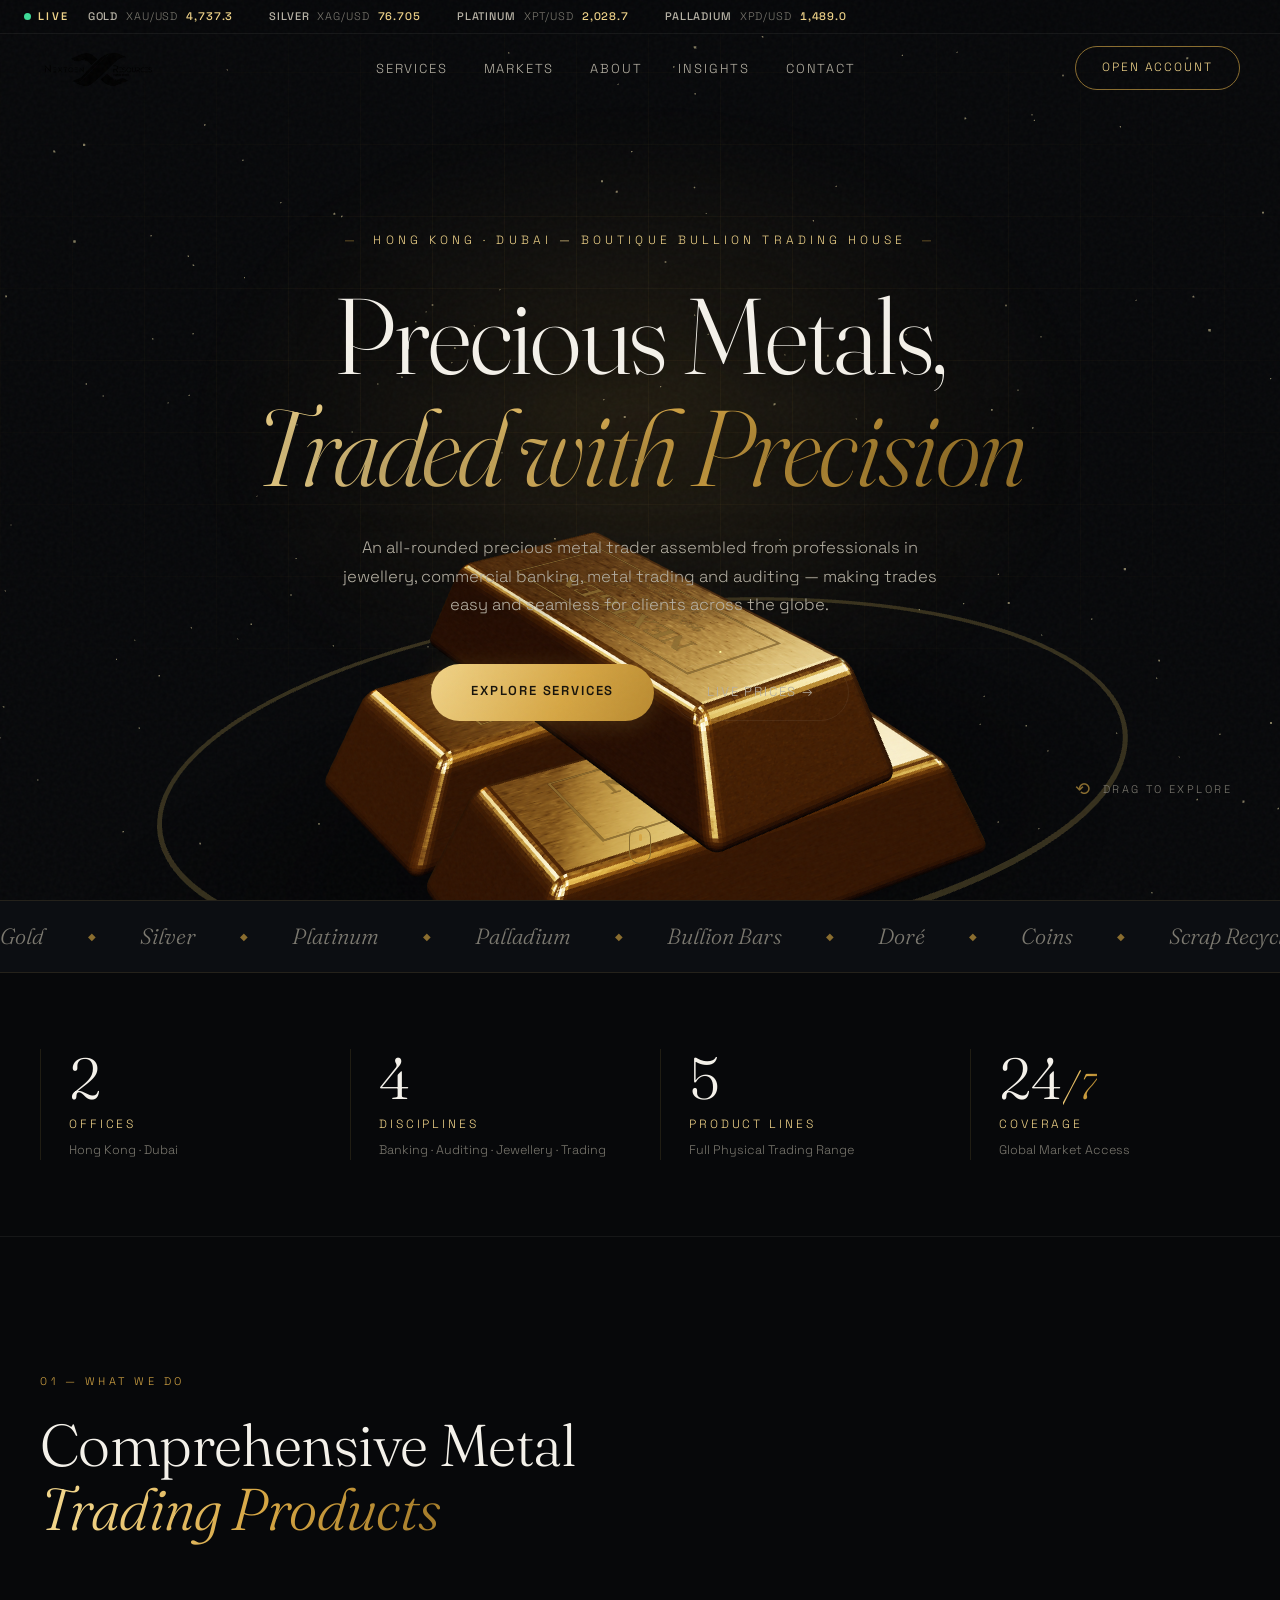
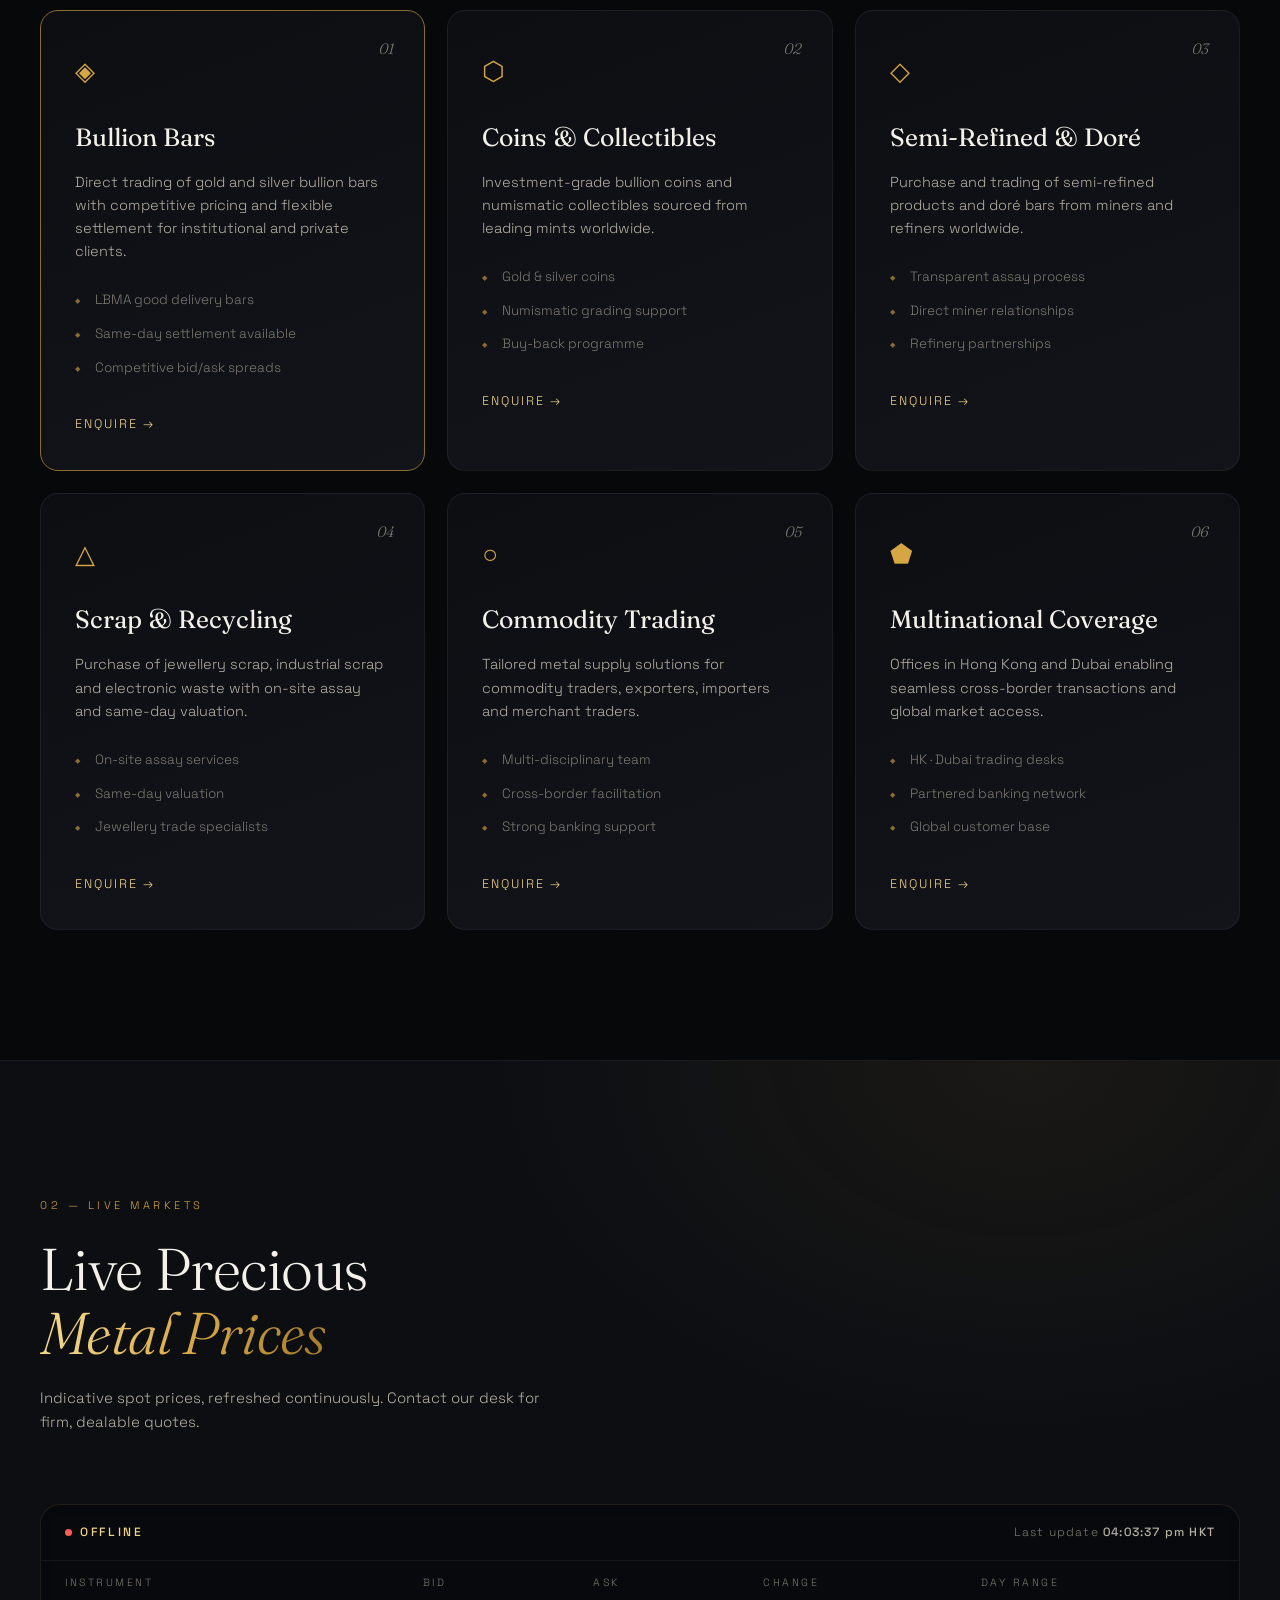
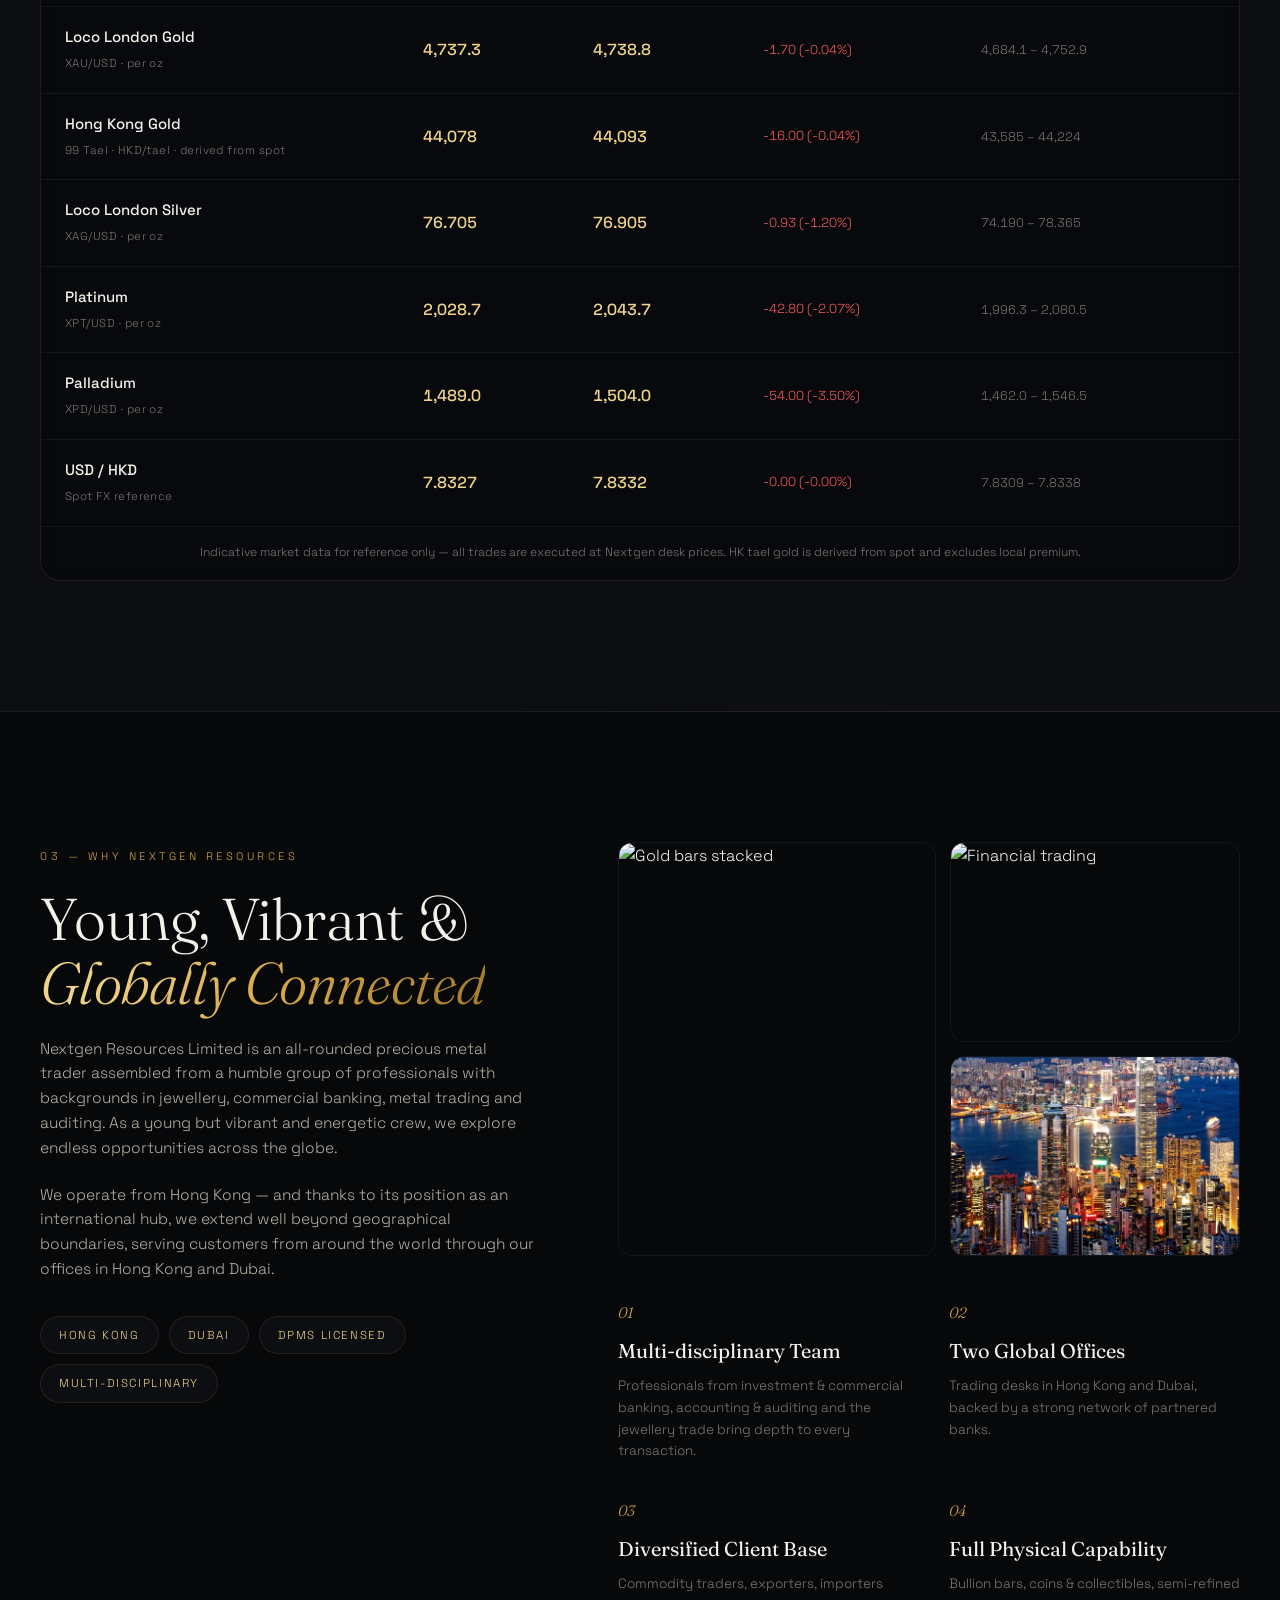
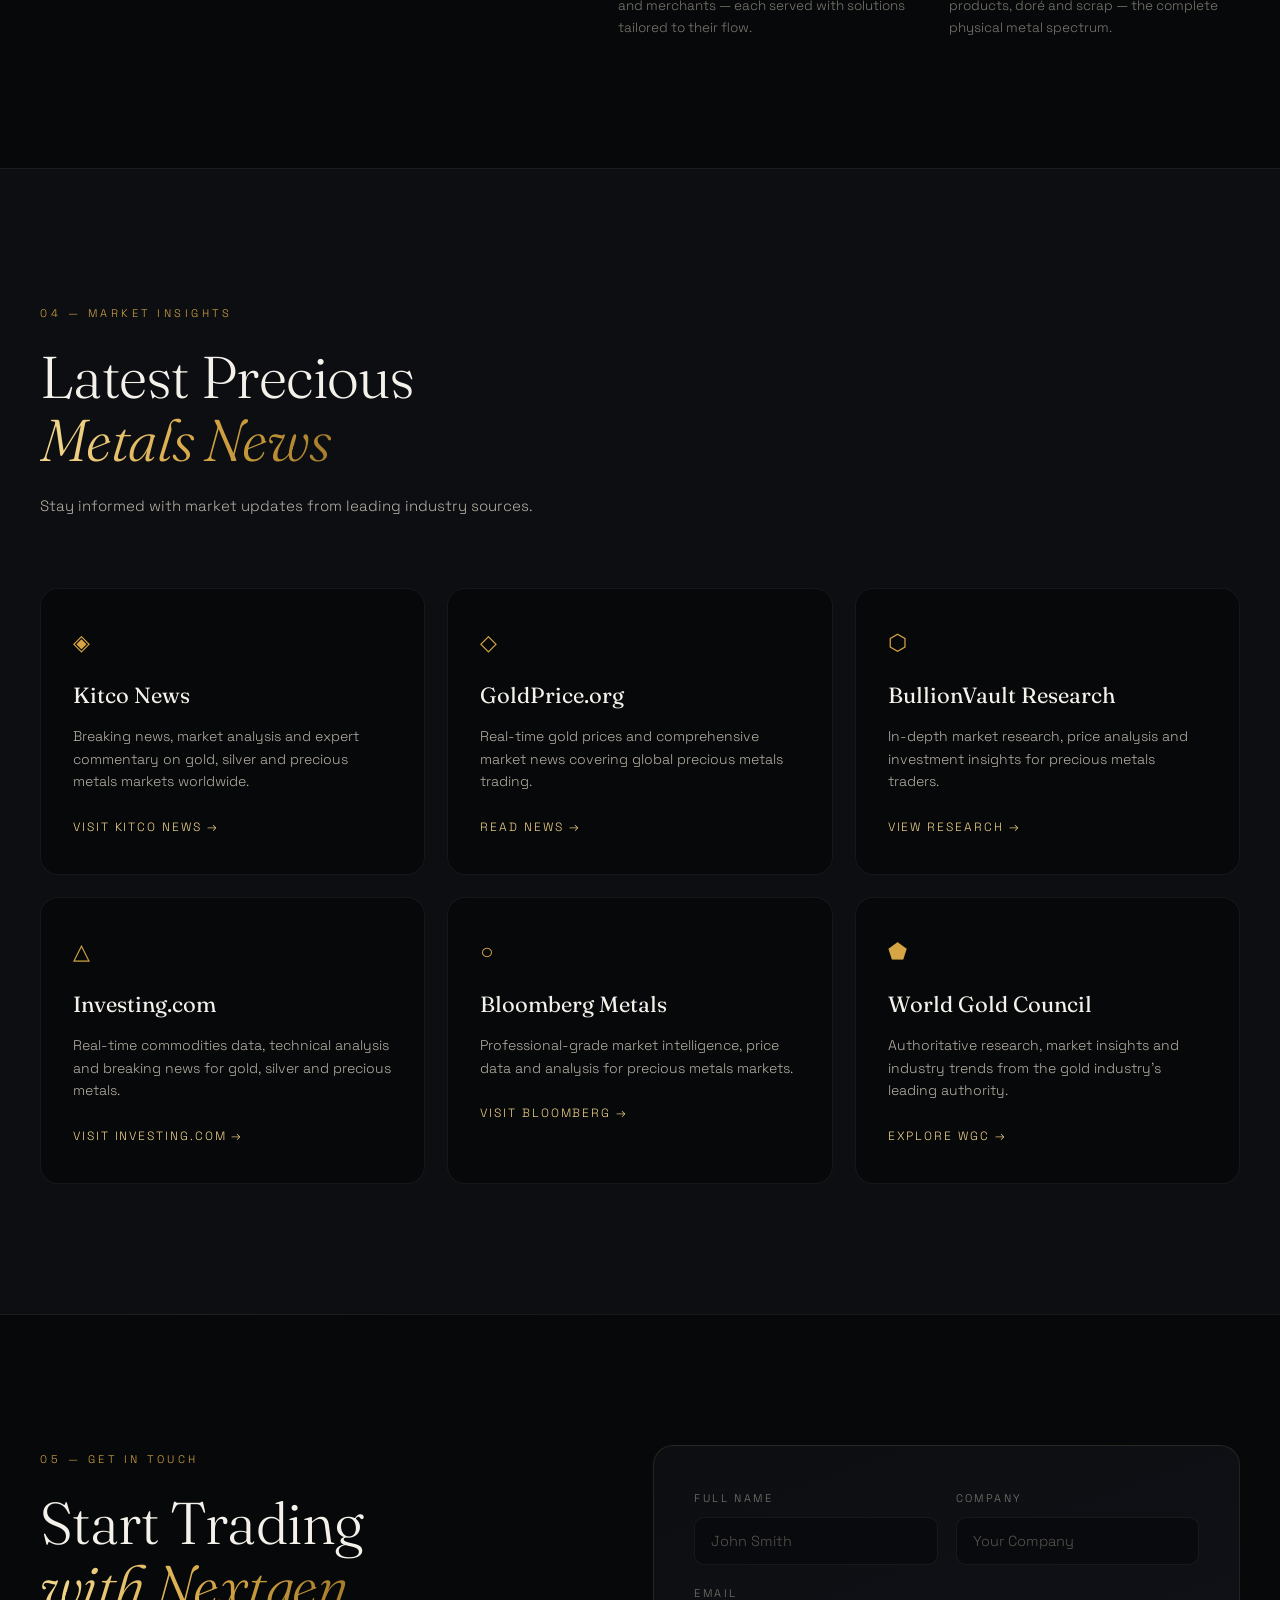
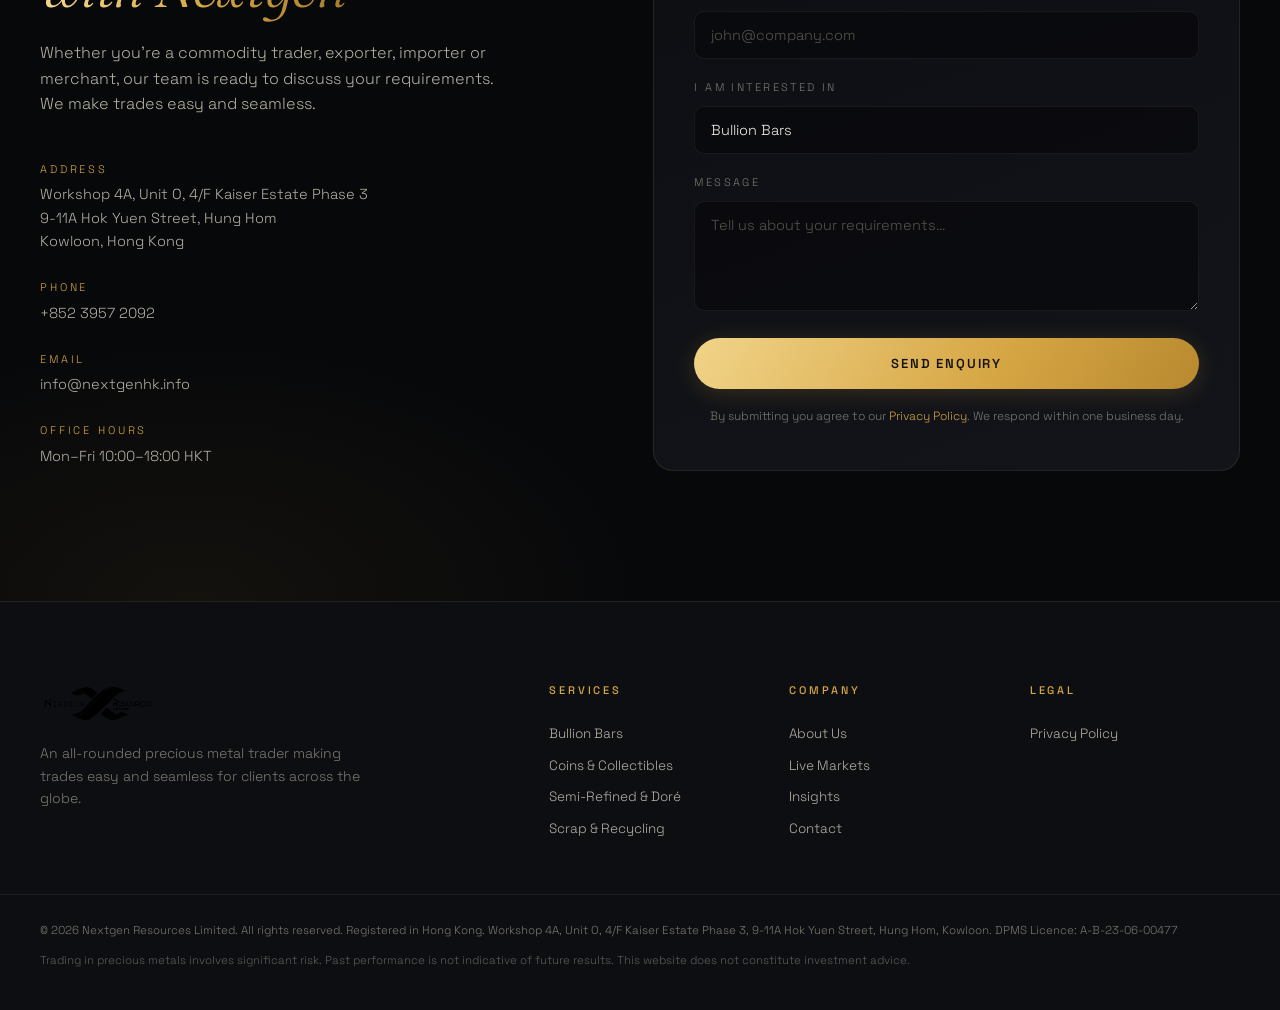
==== commit 3d44ed1b: "Point contact form at chrislo@nextgenhk.info Web3Forms key https://claude.ai/code/session_017WXUvPYS" ====
--- a/index.html
+++ b/index.html
@@ -394,7 +394,7 @@
       </div>
       <form class="contact-form" id="contactForm" action="https://api.web3forms.com/submit" method="POST">
         <!-- Web3Forms configuration -->
-        <input type="hidden" name="access_key" value="54599a2c-5f0f-4fe6-9cd0-826748273ddc" />
+        <input type="hidden" name="access_key" value="201cbbe0-4cdd-4d70-b13f-a395e4edaf04" />
         <input type="hidden" name="subject" value="New Enquiry from Nextgen Website" />
         <input type="hidden" name="from_name" value="Nextgen Website" />
         <!-- Honeypot spam protection -->
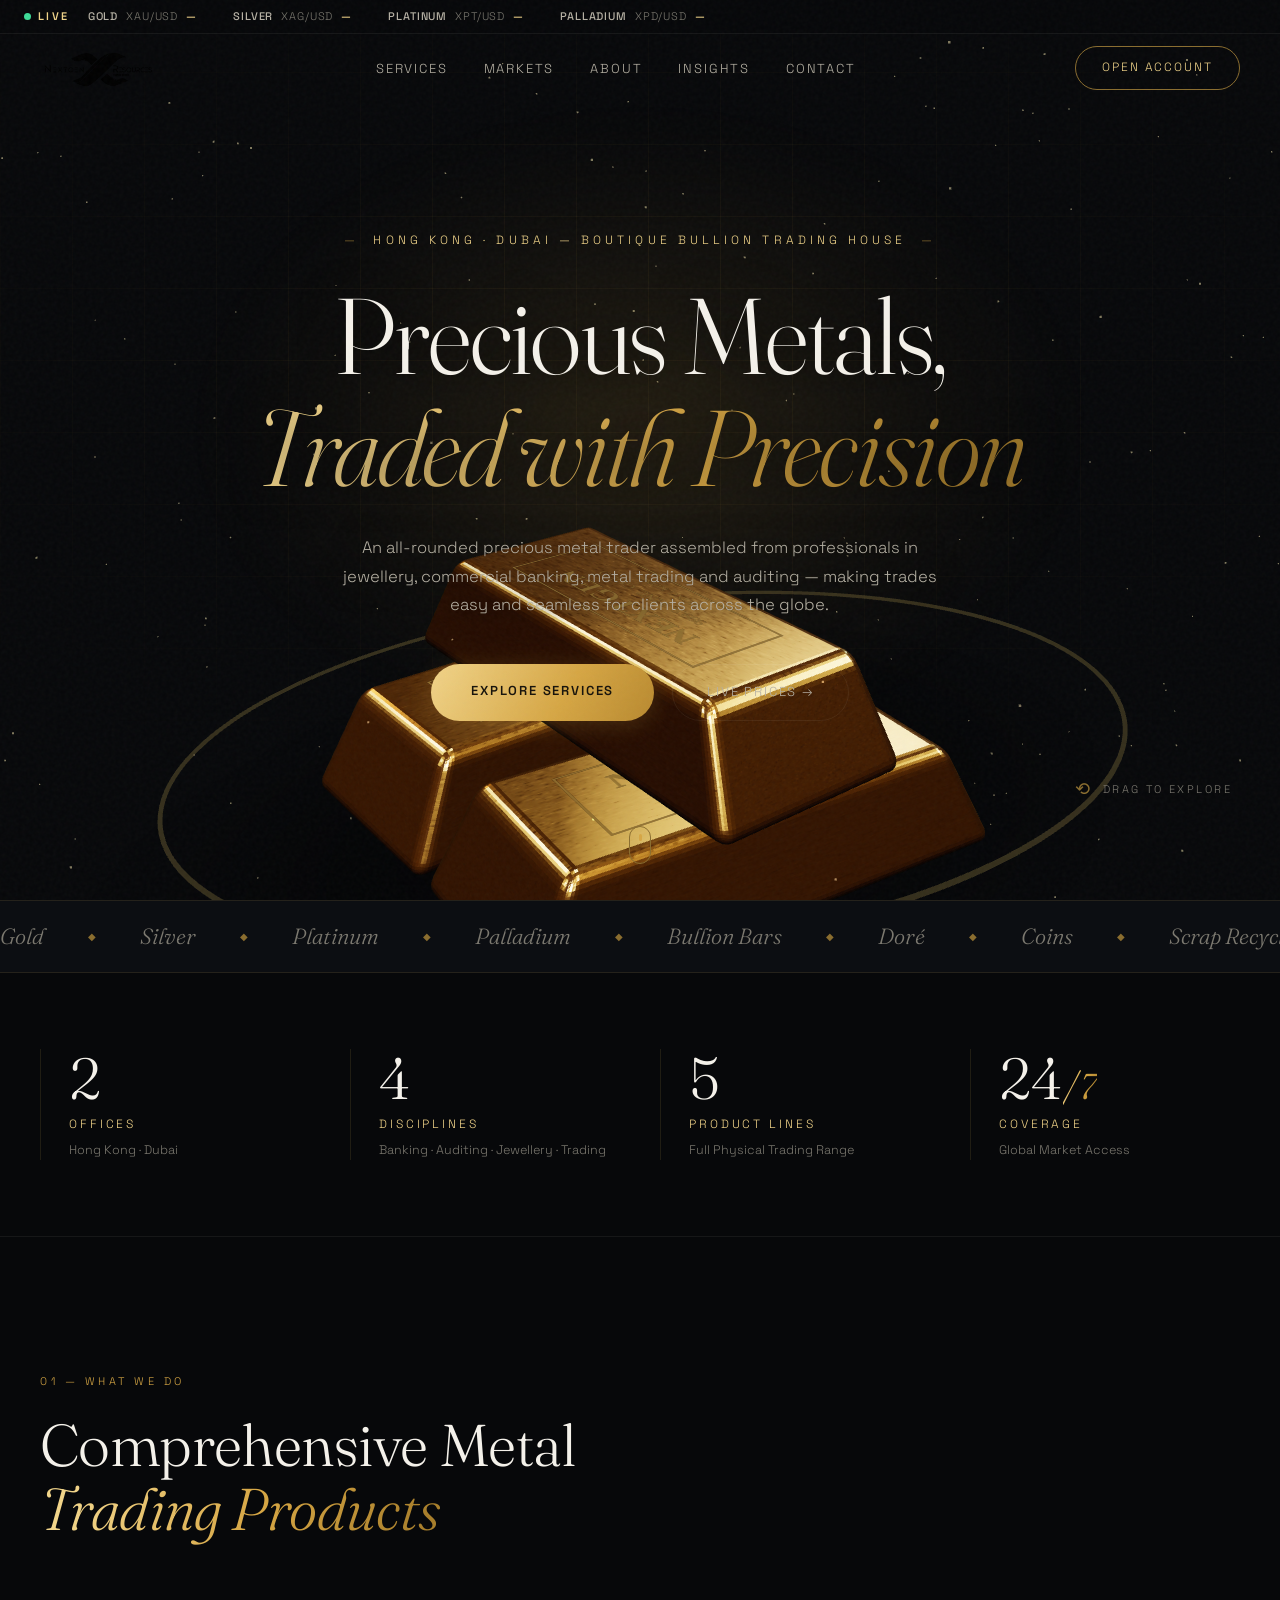
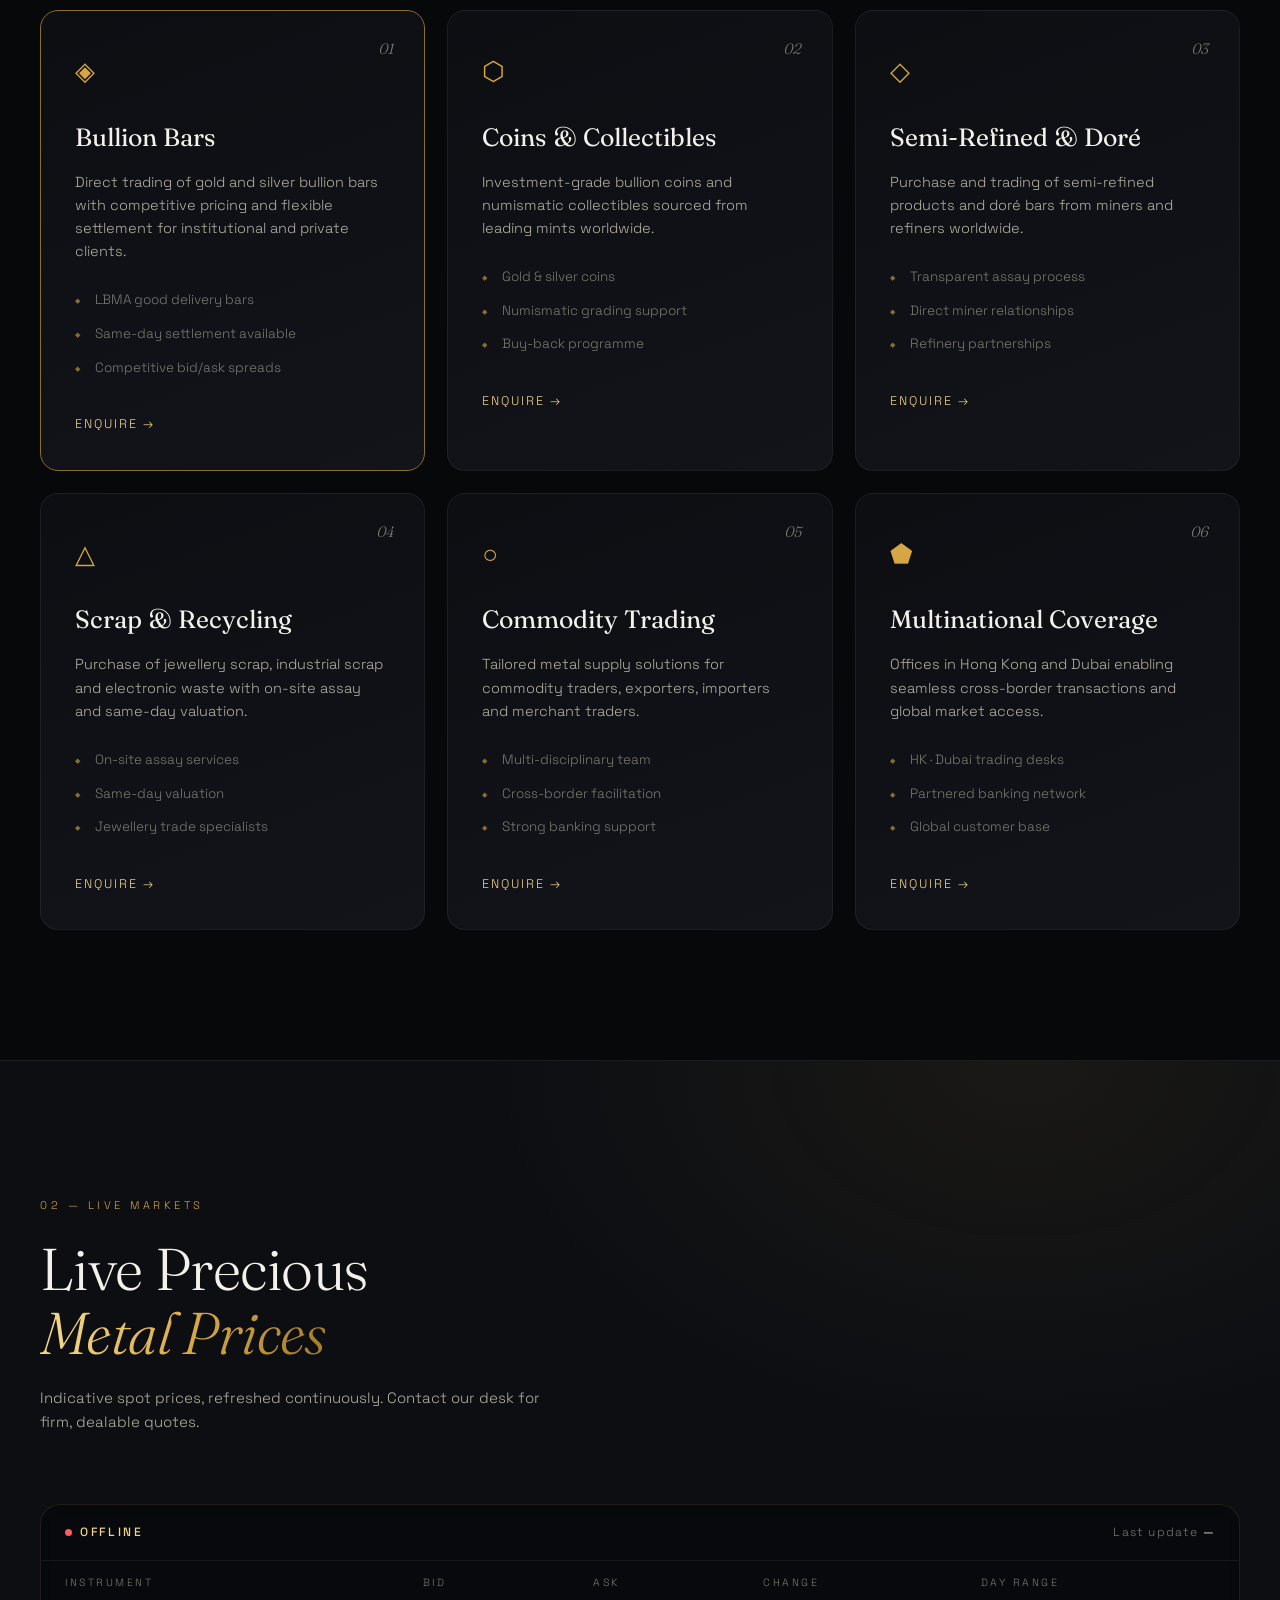
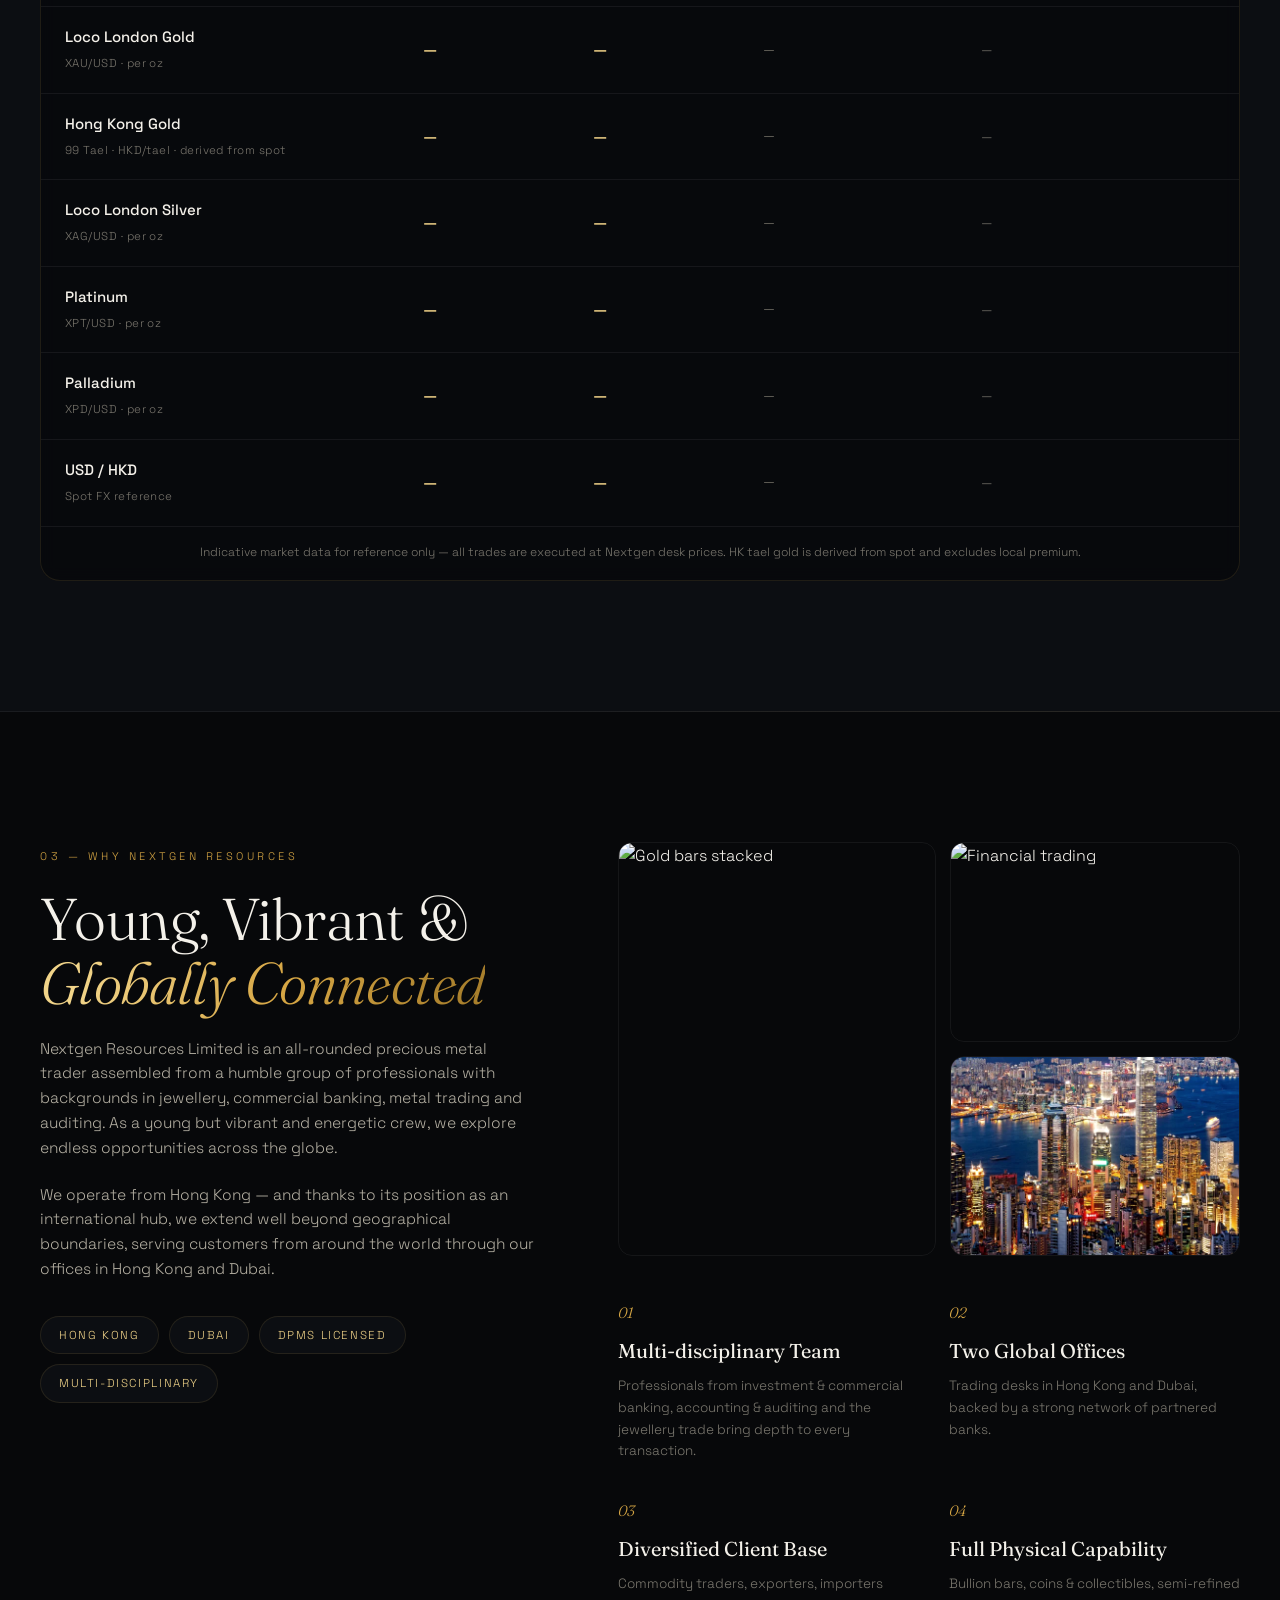
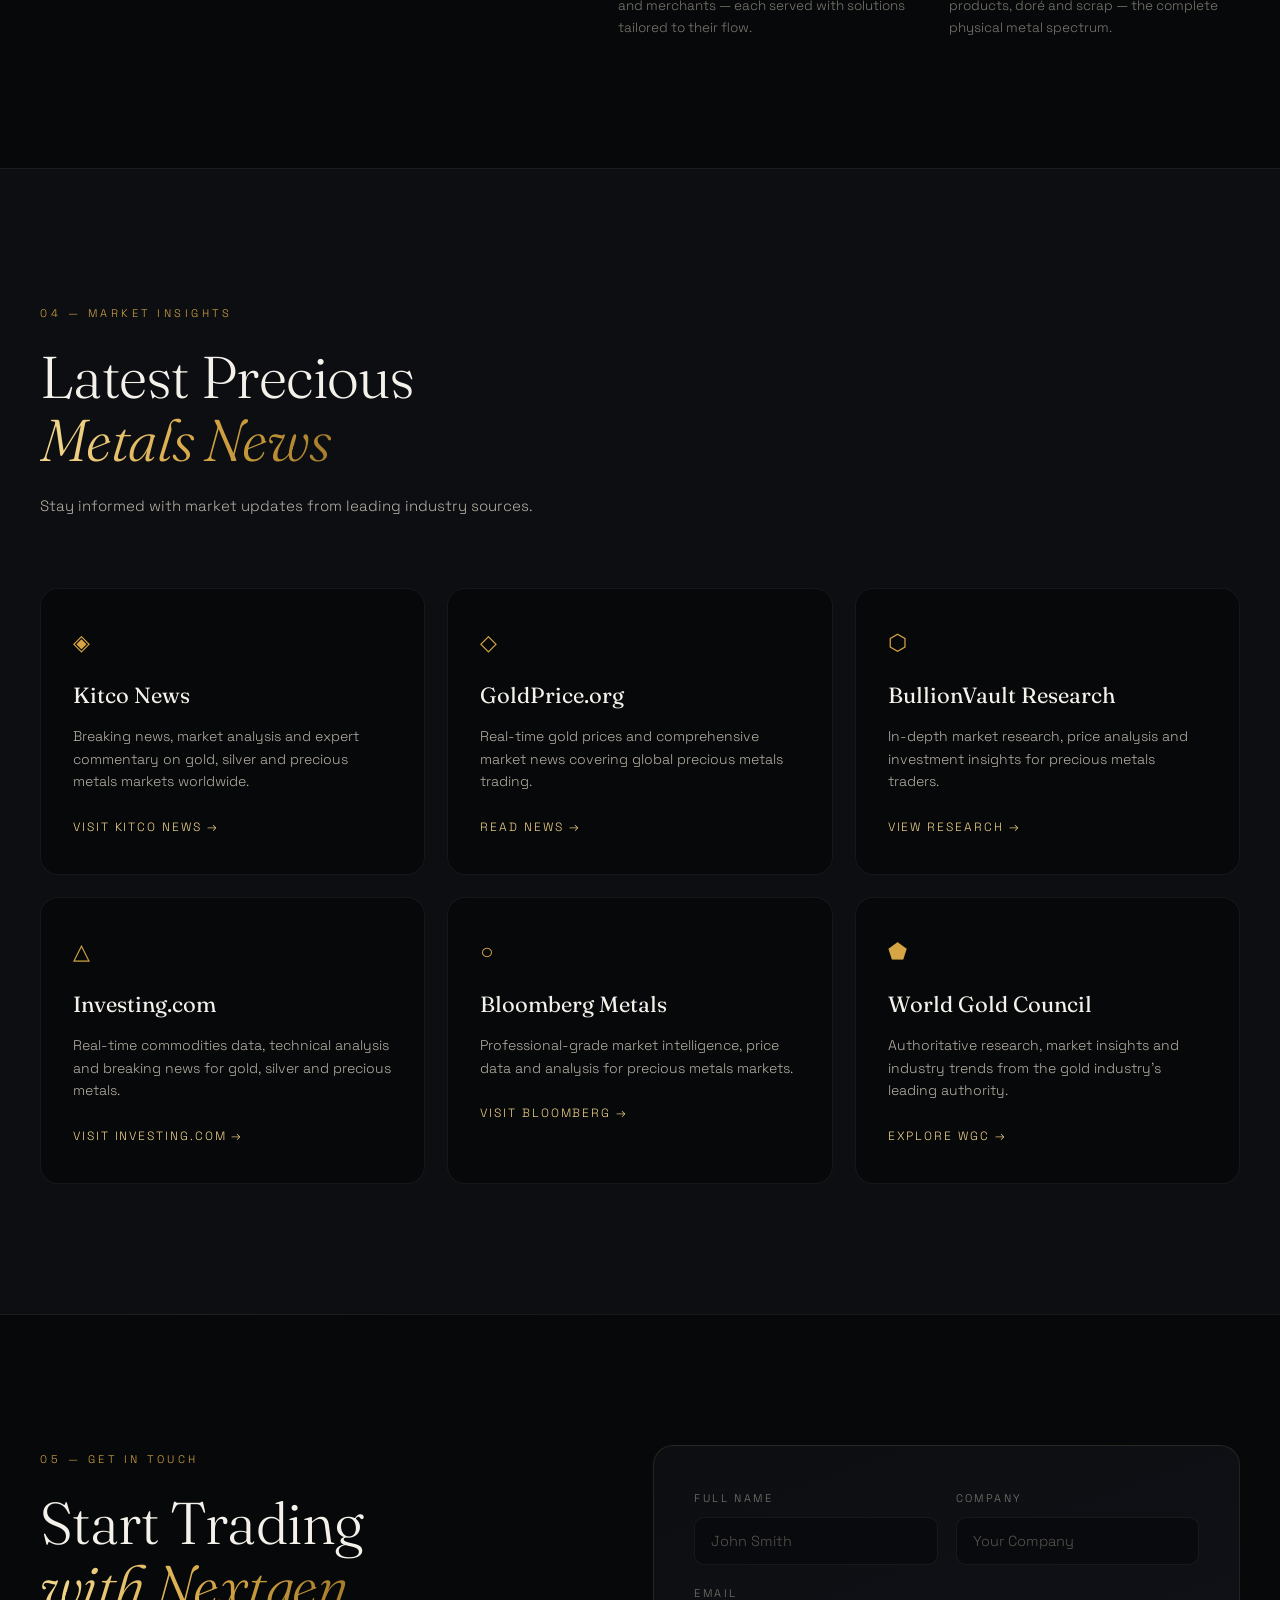
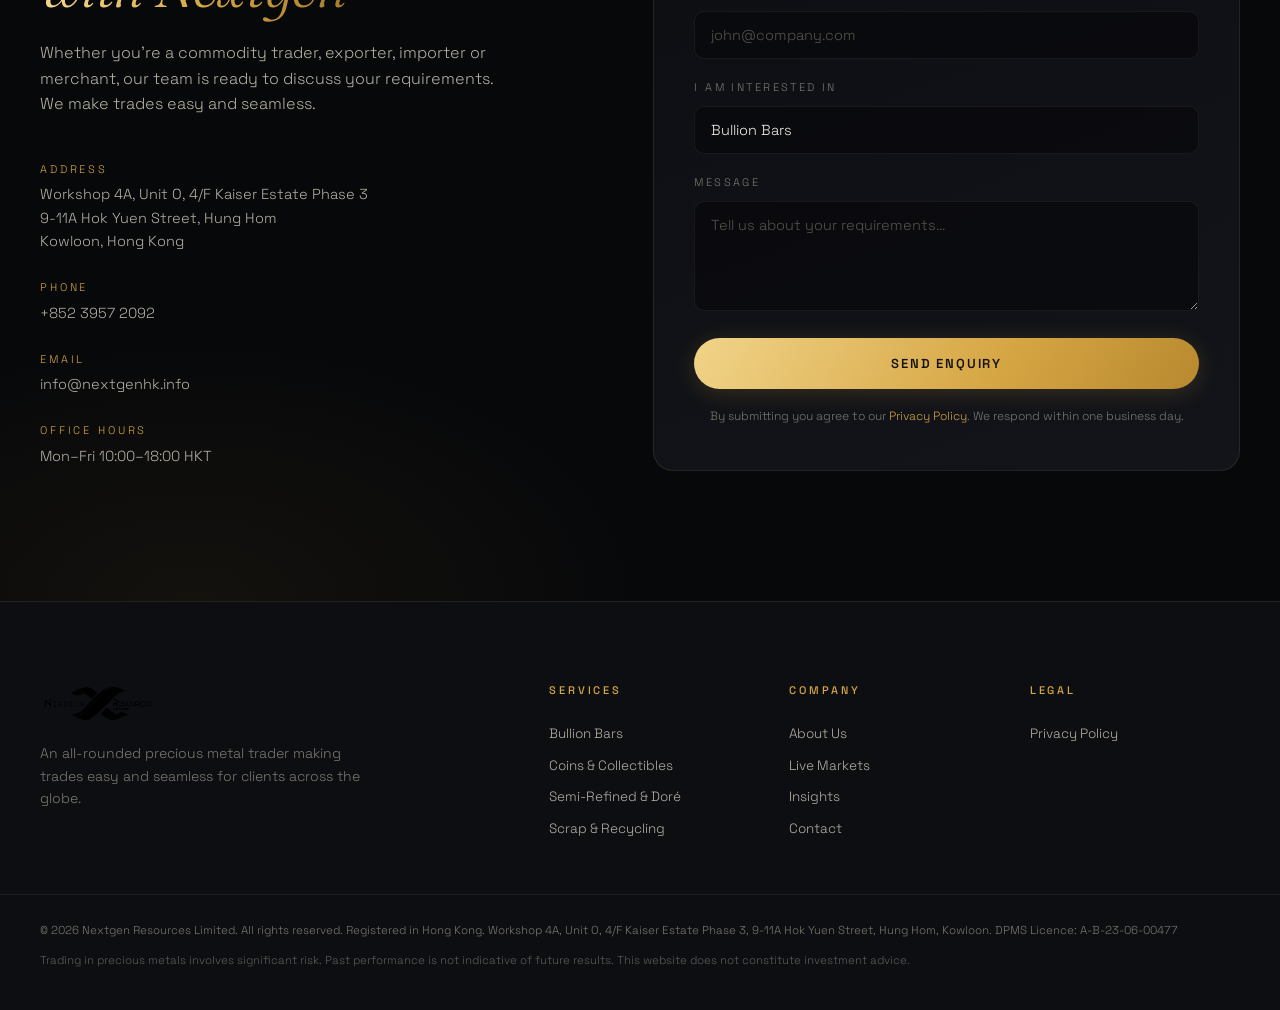
==== commit 07598c14: "Site audit fixes: honest price placeholders, privacy nav, SEO polish - Remove hard-coded seed prices" ====
--- a/index.html
+++ b/index.html
@@ -9,6 +9,11 @@
   <meta property="og:description" content="Physical bullion, doré and scrap trading from Hong Kong & Dubai. DPMS licensed. Trades made easy and seamless." />
   <meta property="og:type" content="website" />
   <meta property="og:url" content="https://www.nextgenhk.info/" />
+  <meta property="og:image" content="https://www.nextgenhk.info/social-card.jpg" />
+  <meta property="og:image:width" content="1200" />
+  <meta property="og:image:height" content="630" />
+  <meta name="twitter:card" content="summary_large_image" />
+  <meta name="twitter:image" content="https://www.nextgenhk.info/social-card.jpg" />
   <link rel="icon" type="image/png" href="NG_Logo.png" />
   <link rel="preconnect" href="https://fonts.googleapis.com" />
   <link rel="preconnect" href="https://fonts.gstatic.com" crossorigin />
@@ -209,7 +214,7 @@
 
       <div class="price-board">
         <div class="board-top">
-          <span class="board-status" id="price-status"><span class="status-dot"></span> Live</span>
+          <span class="board-status" id="price-status"><span class="status-dot" style="background:var(--gold-dim)"></span> Connecting…</span>
           <span class="board-updated">Last update <b id="last-update">—</b></span>
         </div>
         <div class="board-scroll">
